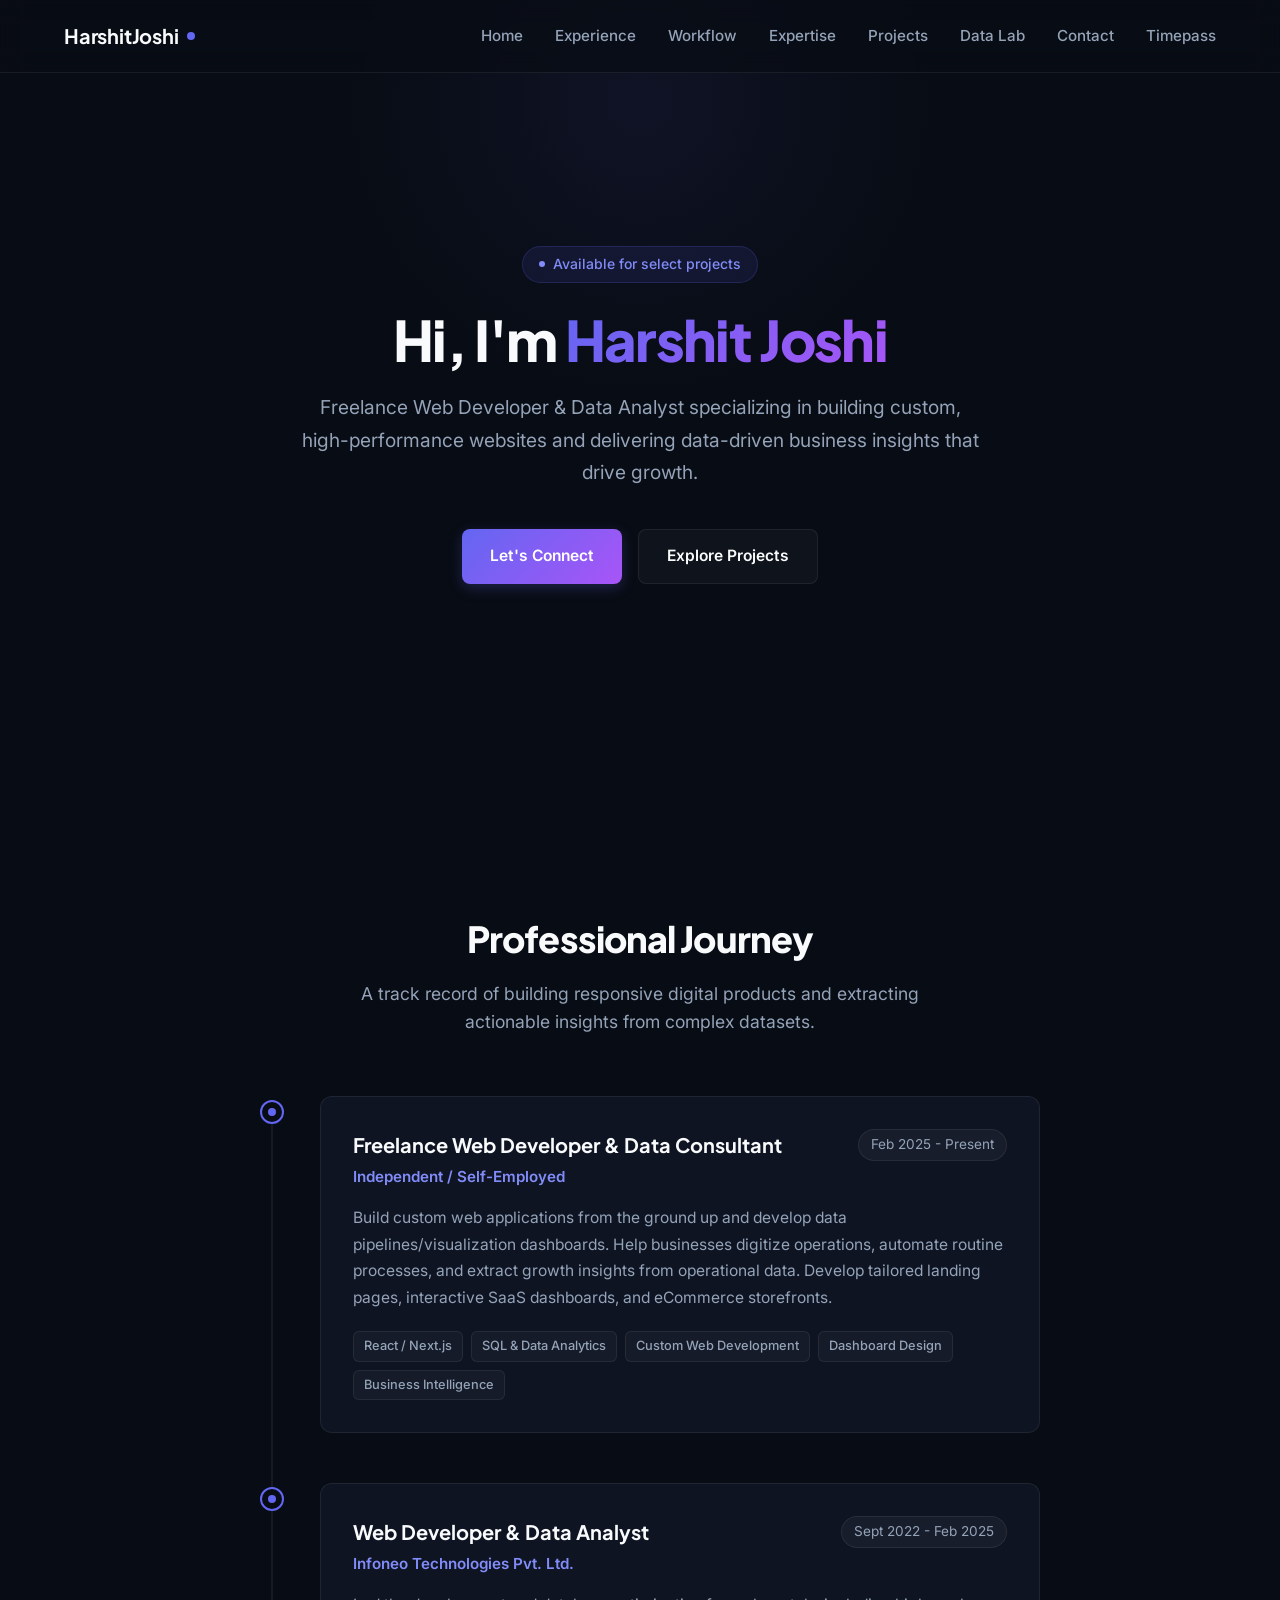
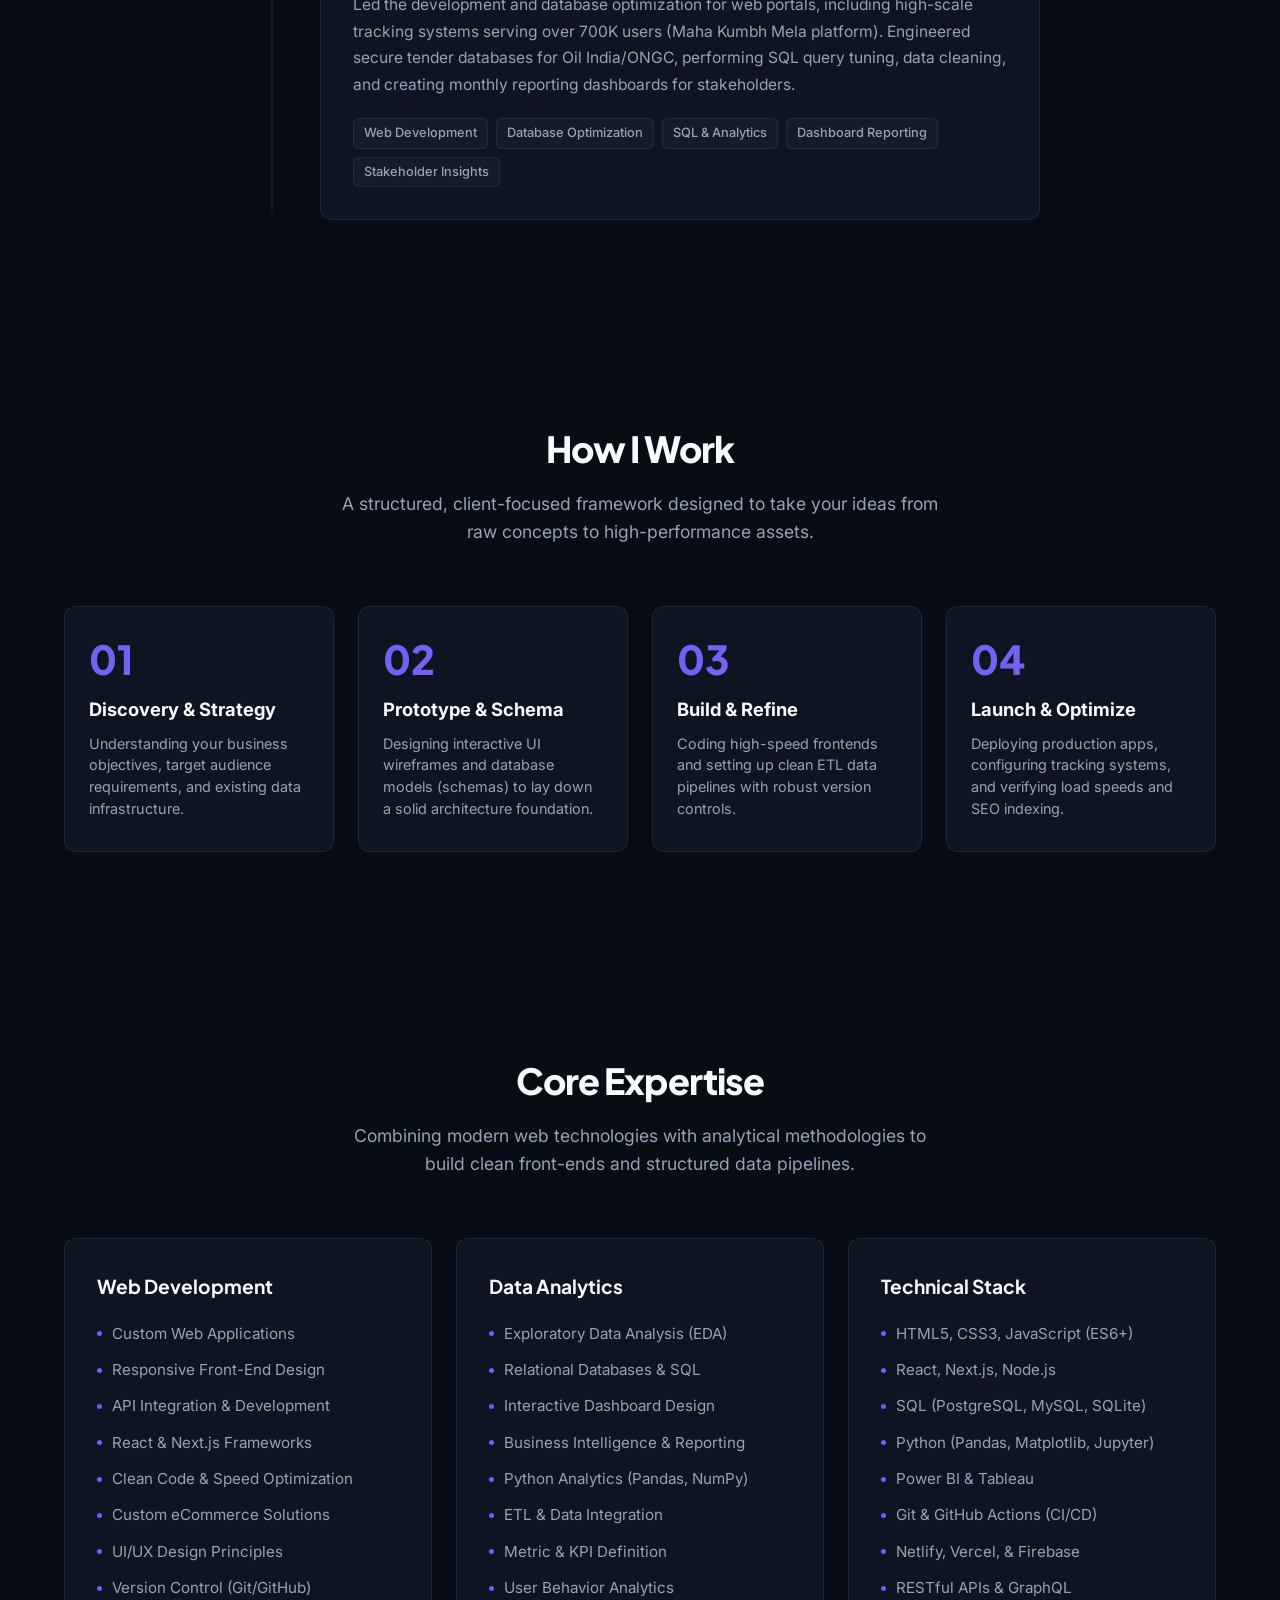
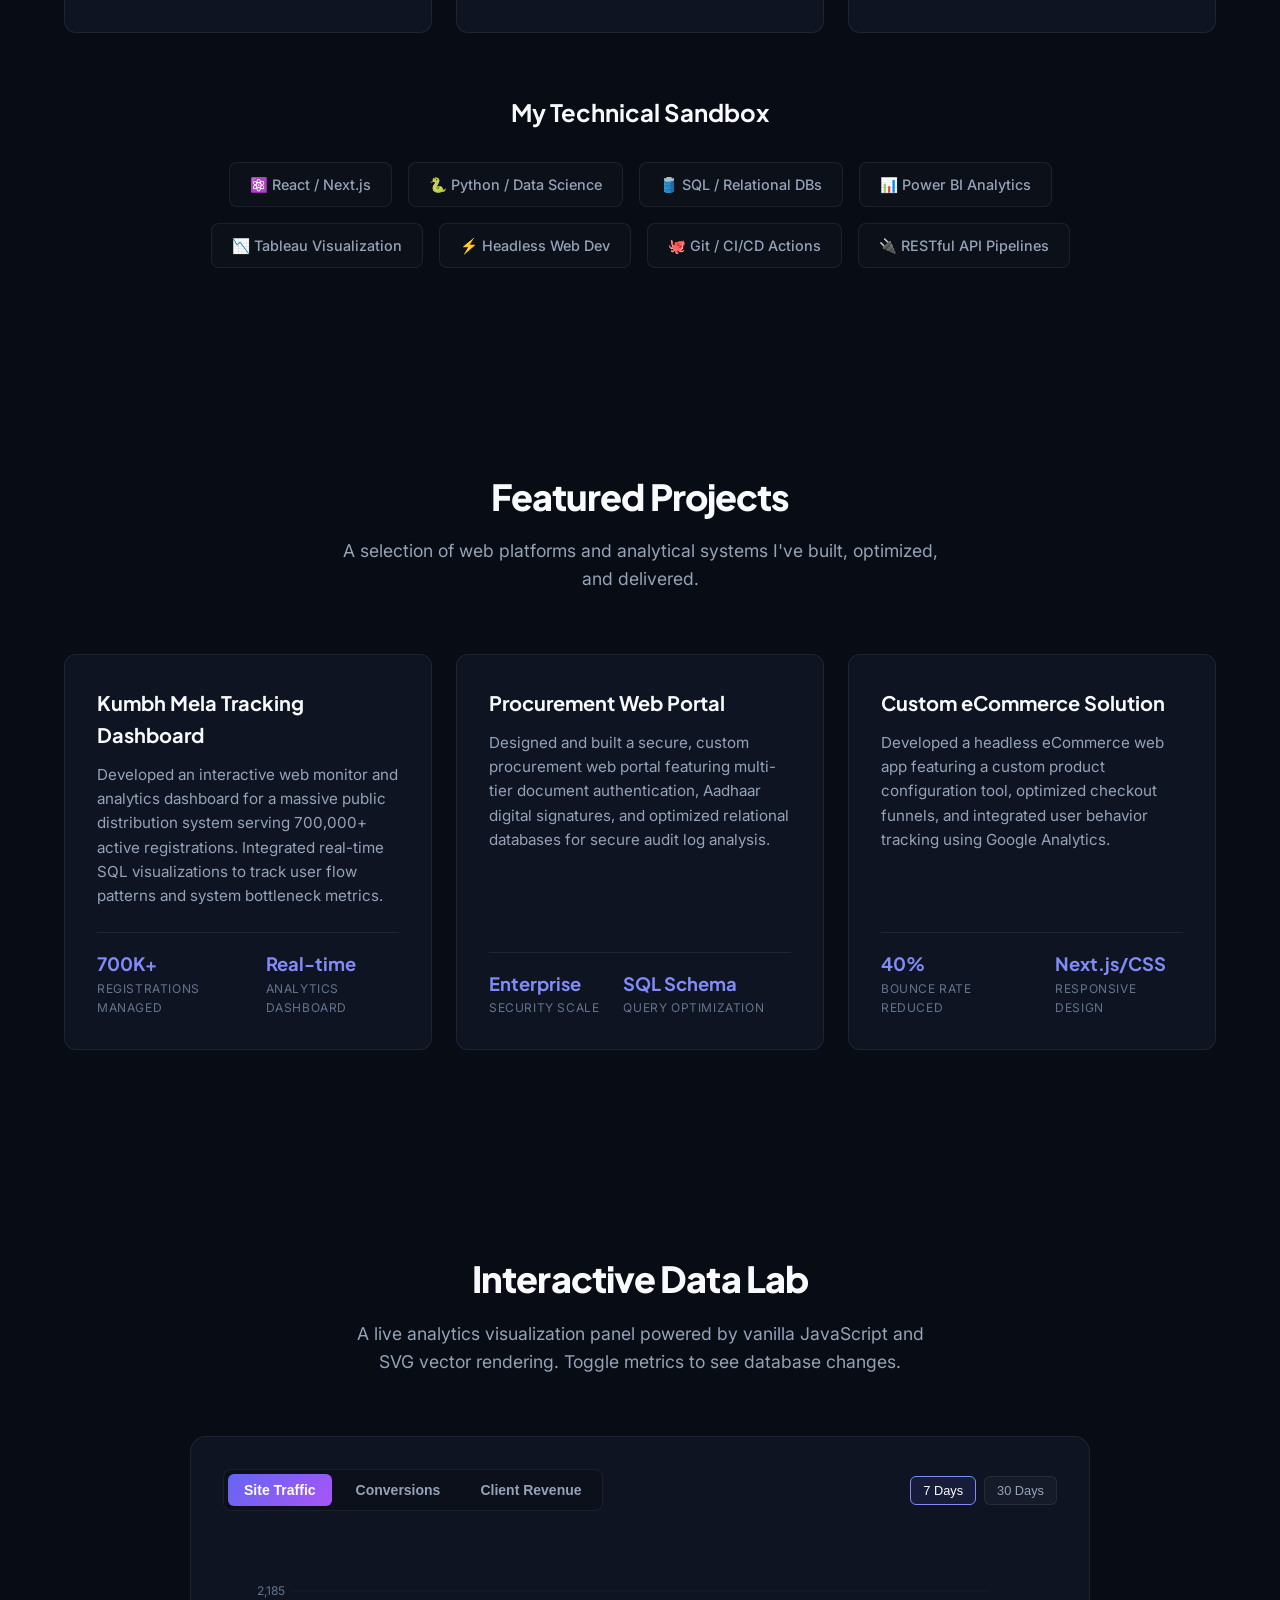
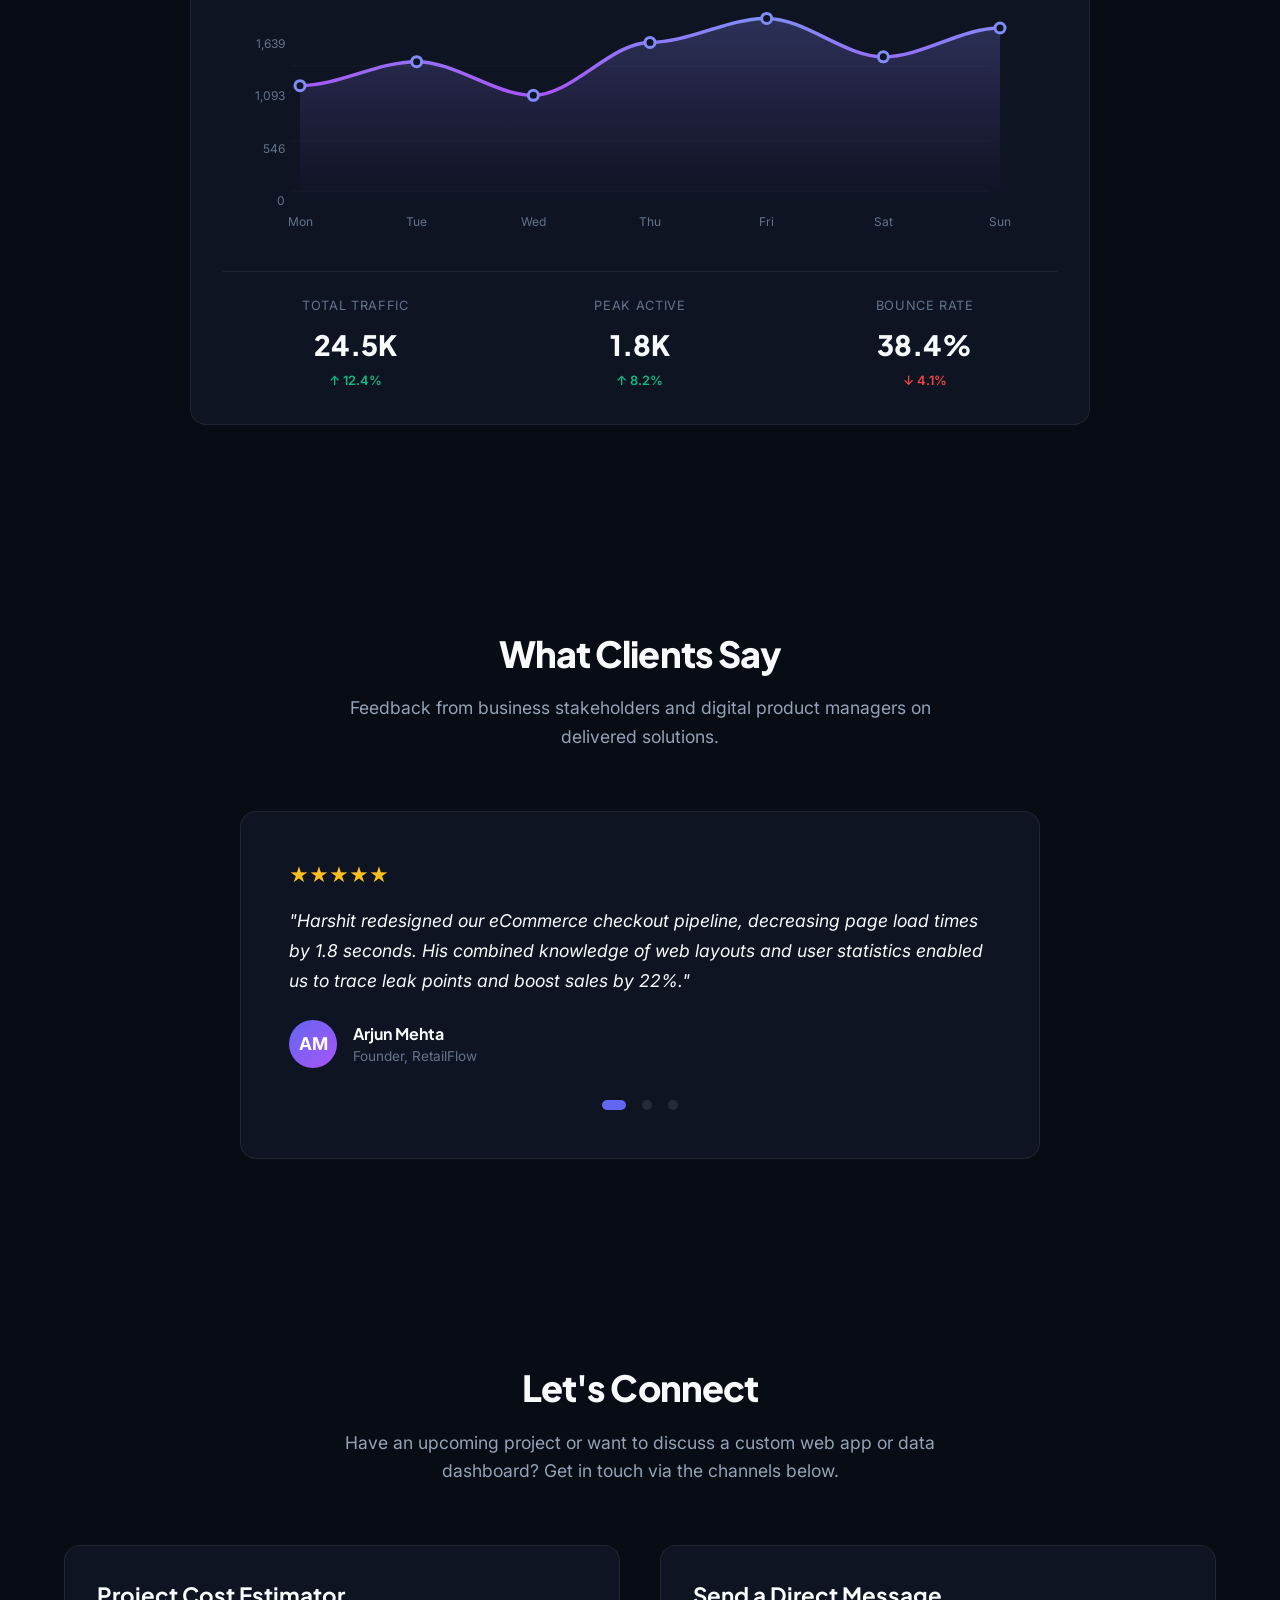
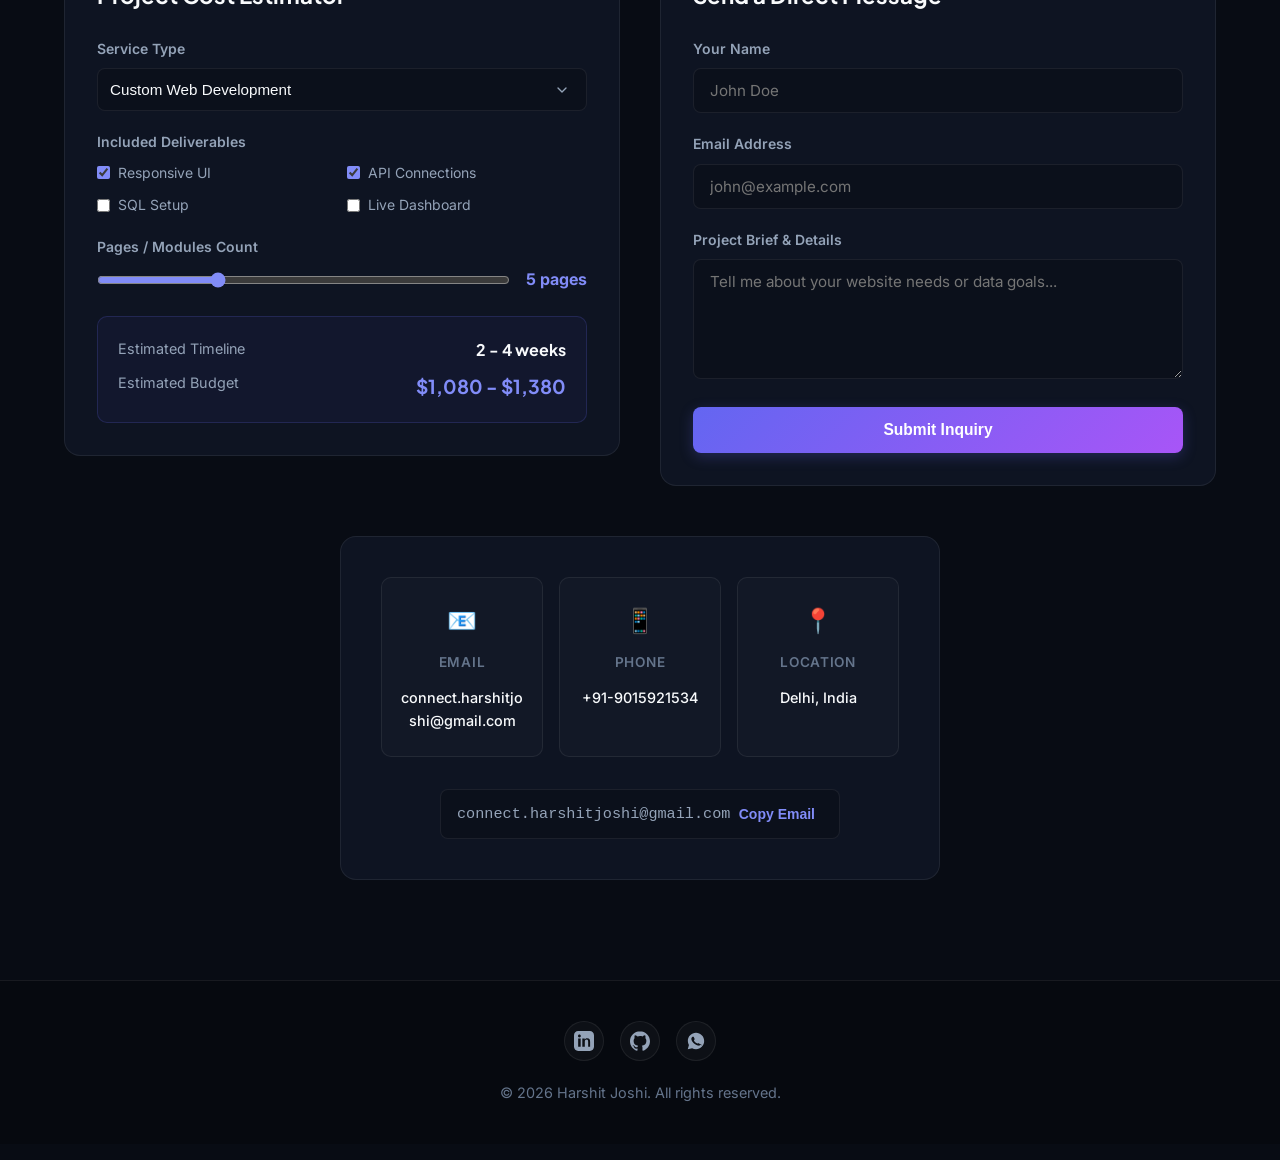
==== index.html @ 22cdd253 "Add files via upload" ====
<!DOCTYPE html>
<html lang="en">
<head>
    <meta charset="UTF-8">
    <meta name="viewport" content="width=device-width, initial-scale=1.0">
    <title>Harshit Joshi | Freelance Web Developer & Data Analyst</title>
    
    <!-- Google Fonts -->
    <link rel="preconnect" href="https://fonts.googleapis.com">
    <link rel="preconnect" href="https://fonts.gstatic.com" crossorigin>
    <link href="https://fonts.googleapis.com/css2?family=Inter:wght@300;400;500;600;700&family=Plus+Jakarta+Sans:wght@500;600;700;800&display=swap" rel="stylesheet">
    
    <link rel="stylesheet" href="styles.css">
</head>
<body>
    <nav>
        <div class="container nav-content">
            <a href="#home" class="logo">
                HarshitJoshi
                <div class="logo-dot"></div>
            </a>
            <button class="nav-toggle" id="navToggle" aria-label="Toggle Navigation Menu">
                <span></span>
                <span></span>
                <span></span>
            </button>
            <ul class="nav-links" id="navLinks">
                <li><a href="#home">Home</a></li>
                <li><a href="#experience">Experience</a></li>
                <li><a href="#workflow">Workflow</a></li>
                <li><a href="#skills">Expertise</a></li>
                <li><a href="#projects">Projects</a></li>
                <li><a href="#datalab">Data Lab</a></li>
                <li><a href="#contact">Contact</a></li>
                <li><a href="timepass.html" target="_blank">Timepass</a></li>
            </ul>
        </div>
    </nav>
 
    <section id="home" class="hero">
        <div class="glow-sphere"></div>
        <div class="container hero-content">
            <div class="hero-badge">
                <div class="hero-badge-dot"></div>
                Available for select projects
            </div>
            <h1>Hi, I'm <span>Harshit Joshi</span></h1>
            <p>Freelance Web Developer & Data Analyst specializing in building custom, high-performance websites and delivering data-driven business insights that drive growth.</p>
            <div class="hero-actions">
                <a href="#contact" class="btn btn-primary">Let's Connect</a>
                <a href="#projects" class="btn btn-secondary">Explore Projects</a>
            </div>
        </div>
    </section>
 
    <section id="experience">
        <div class="container">
            <div class="section-header reveal">
                <h2>Professional Journey</h2>
                <p>A track record of building responsive digital products and extracting actionable insights from complex datasets.</p>
            </div>
            <div class="timeline">
                <div class="timeline-item reveal">
                    <div class="timeline-marker"></div>
                    <div class="timeline-content">
                        <div class="timeline-header">
                            <div class="timeline-title">
                                <h3>Freelance Web Developer & Data Consultant</h3>
                                <div class="timeline-company">Independent / Self-Employed</div>
                            </div>
                            <span class="timeline-date">Feb 2025 - Present</span>
                        </div>
                        <p class="timeline-body">
                            Build custom web applications from the ground up and develop data pipelines/visualization dashboards. Help businesses digitize operations, automate routine processes, and extract growth insights from operational data. Develop tailored landing pages, interactive SaaS dashboards, and eCommerce storefronts.
                        </p>
                        <div class="tags">
                            <span class="tag">React / Next.js</span>
                            <span class="tag">SQL & Data Analytics</span>
                            <span class="tag">Custom Web Development</span>
                            <span class="tag">Dashboard Design</span>
                            <span class="tag">Business Intelligence</span>
                        </div>
                    </div>
                </div>
 
                <div class="timeline-item reveal">
                    <div class="timeline-marker"></div>
                    <div class="timeline-content">
                        <div class="timeline-header">
                            <div class="timeline-title">
                                <h3>Web Developer & Data Analyst</h3>
                                <div class="timeline-company">Infoneo Technologies Pvt. Ltd.</div>
                            </div>
                            <span class="timeline-date">Sept 2022 - Feb 2025</span>
                        </div>
                        <p class="timeline-body">
                            Led the development and database optimization for web portals, including high-scale tracking systems serving over 700K users (Maha Kumbh Mela platform). Engineered secure tender databases for Oil India/ONGC, performing SQL query tuning, data cleaning, and creating monthly reporting dashboards for stakeholders.
                        </p>
                        <div class="tags">
                            <span class="tag">Web Development</span>
                            <span class="tag">Database Optimization</span>
                            <span class="tag">SQL & Analytics</span>
                            <span class="tag">Dashboard Reporting</span>
                            <span class="tag">Stakeholder Insights</span>
                        </div>
                    </div>
                </div>
            </div>
        </div>
    </section>
 
    <section id="workflow" class="reveal">
        <div class="container">
            <div class="section-header">
                <h2>How I Work</h2>
                <p>A structured, client-focused framework designed to take your ideas from raw concepts to high-performance assets.</p>
            </div>
            <div class="workflow-grid">
                <div class="workflow-card">
                    <div class="workflow-number">01</div>
                    <h3>Discovery & Strategy</h3>
                    <p>Understanding your business objectives, target audience requirements, and existing data infrastructure.</p>
                </div>
                <div class="workflow-card">
                    <div class="workflow-number">02</div>
                    <h3>Prototype & Schema</h3>
                    <p>Designing interactive UI wireframes and database models (schemas) to lay down a solid architecture foundation.</p>
                </div>
                <div class="workflow-card">
                    <div class="workflow-number">03</div>
                    <h3>Build & Refine</h3>
                    <p>Coding high-speed frontends and setting up clean ETL data pipelines with robust version controls.</p>
                </div>
                <div class="workflow-card">
                    <div class="workflow-number">04</div>
                    <h3>Launch & Optimize</h3>
                    <p>Deploying production apps, configuring tracking systems, and verifying load speeds and SEO indexing.</p>
                </div>
            </div>
        </div>
    </section>
 
    <section id="skills">
        <div class="container">
            <div class="section-header reveal">
                <h2>Core Expertise</h2>
                <p>Combining modern web technologies with analytical methodologies to build clean front-ends and structured data pipelines.</p>
            </div>
            <div class="skills-grid">
                <div class="skill-card reveal">
                    <h3>Web Development</h3>
                    <ul class="skill-list">
                        <li>Custom Web Applications</li>
                        <li>Responsive Front-End Design</li>
                        <li>API Integration & Development</li>
                        <li>React & Next.js Frameworks</li>
                        <li>Clean Code & Speed Optimization</li>
                        <li>Custom eCommerce Solutions</li>
                        <li>UI/UX Design Principles</li>
                        <li>Version Control (Git/GitHub)</li>
                    </ul>
                </div>
 
                <div class="skill-card reveal">
                    <h3>Data Analytics</h3>
                    <ul class="skill-list">
                        <li>Exploratory Data Analysis (EDA)</li>
                        <li>Relational Databases & SQL</li>
                        <li>Interactive Dashboard Design</li>
                        <li>Business Intelligence & Reporting</li>
                        <li>Python Analytics (Pandas, NumPy)</li>
                        <li>ETL & Data Integration</li>
                        <li>Metric & KPI Definition</li>
                        <li>User Behavior Analytics</li>
                    </ul>
                </div>
 
                <div class="skill-card reveal">
                    <h3>Technical Stack</h3>
                    <ul class="skill-list">
                        <li>HTML5, CSS3, JavaScript (ES6+)</li>
                        <li>React, Next.js, Node.js</li>
                        <li>SQL (PostgreSQL, MySQL, SQLite)</li>
                        <li>Python (Pandas, Matplotlib, Jupyter)</li>
                        <li>Power BI & Tableau</li>
                        <li>Git & GitHub Actions (CI/CD)</li>
                        <li>Netlify, Vercel, & Firebase</li>
                        <li>RESTful APIs & GraphQL</li>
                    </ul>
                </div>
            </div>
            <!-- Tech Showcase -->
            <div class="tech-section reveal">
                <h3>My Technical Sandbox</h3>
                <div class="tech-grid">
                    <div class="tech-badge tech-react">⚛️ React / Next.js</div>
                    <div class="tech-badge tech-python">🐍 Python / Data Science</div>
                    <div class="tech-badge tech-sql">🛢️ SQL / Relational DBs</div>
                    <div class="tech-badge tech-powerbi">📊 Power BI Analytics</div>
                    <div class="tech-badge tech-tableau">📉 Tableau Visualization</div>
                    <div class="tech-badge tech-nextjs">⚡ Headless Web Dev</div>
                    <div class="tech-badge tech-git">🐙 Git / CI/CD Actions</div>
                    <div class="tech-badge tech-api">🔌 RESTful API Pipelines</div>
                </div>
            </div>
        </div>
    </section>
 
    <section id="projects">
        <div class="container">
            <div class="section-header reveal">
                <h2>Featured Projects</h2>
                <p>A selection of web platforms and analytical systems I've built, optimized, and delivered.</p>
            </div>
            <div class="projects-grid">
                <div class="project-card reveal">
                    <h3>Kumbh Mela Tracking Dashboard</h3>
                    <p>Developed an interactive web monitor and analytics dashboard for a massive public distribution system serving 700,000+ active registrations. Integrated real-time SQL visualizations to track user flow patterns and system bottleneck metrics.</p>
                    <div class="project-stats">
                        <div class="stat-item">
                            <span class="stat-value">700K+</span>
                            <span class="stat-label">Registrations Managed</span>
                        </div>
                        <div class="stat-item">
                            <span class="stat-value">Real-time</span>
                            <span class="stat-label">Analytics Dashboard</span>
                        </div>
                    </div>
                </div>
 
                <div class="project-card reveal">
                    <h3>Procurement Web Portal</h3>
                    <p>Designed and built a secure, custom procurement web portal featuring multi-tier document authentication, Aadhaar digital signatures, and optimized relational databases for secure audit log analysis.</p>
                    <div class="project-stats">
                        <div class="stat-item">
                            <span class="stat-value">Enterprise</span>
                            <span class="stat-label">Security Scale</span>
                        </div>
                        <div class="stat-item">
                            <span class="stat-value">SQL Schema</span>
                            <span class="stat-label">Query Optimization</span>
                        </div>
                    </div>
                </div>
 
                <div class="project-card reveal">
                    <h3>Custom eCommerce Solution</h3>
                    <p>Developed a headless eCommerce web app featuring a custom product configuration tool, optimized checkout funnels, and integrated user behavior tracking using Google Analytics.</p>
                    <div class="project-stats">
                        <div class="stat-item">
                            <span class="stat-value">40%</span>
                            <span class="stat-label">Bounce Rate Reduced</span>
                        </div>
                        <div class="stat-item">
                            <span class="stat-value">Next.js/CSS</span>
                            <span class="stat-label">Responsive Design</span>
                        </div>
                    </div>
                </div>
            </div>
        </div>
    </section>
 
    <section id="datalab" class="reveal">
        <div class="container">
            <div class="section-header">
                <h2>Interactive Data Lab</h2>
                <p>A live analytics visualization panel powered by vanilla JavaScript and SVG vector rendering. Toggle metrics to see database changes.</p>
            </div>
            <div class="dashboard-container">
                <div class="dashboard-controls">
                    <div class="dashboard-tabs">
                        <button class="dashboard-tab active" onclick="switchMetric('traffic')">Site Traffic</button>
                        <button class="dashboard-tab" onclick="switchMetric('conversions')">Conversions</button>
                        <button class="dashboard-tab" onclick="switchMetric('revenue')">Client Revenue</button>
                    </div>
                    <div class="dashboard-filters">
                        <button class="dashboard-filter active" onclick="filterPeriod(7)">7 Days</button>
                        <button class="dashboard-filter" onclick="filterPeriod(30)">30 Days</button>
                    </div>
                </div>
 
                <div class="dashboard-chart-box">
                    <div class="chart-tooltip" id="chartTooltip"></div>
                    <svg class="chart-svg" id="chartSvg" viewBox="0 0 800 300">
                        <defs>
                            <linearGradient id="chart-gradient" x1="0" y1="0" x2="0" y2="1">
                                <stop offset="0%" stop-color="#818cf8"></stop>
                                <stop offset="100%" stop-color="#a855f7"></stop>
                            </linearGradient>
                            <linearGradient id="area-gradient" x1="0" y1="0" x2="0" y2="1">
                                <stop offset="0%" stop-color="#818cf8" stop-opacity="0.25"></stop>
                                <stop offset="100%" stop-color="#a855f7" stop-opacity="0.0"></stop>
                            </linearGradient>
                        </defs>
                        <!-- Grid lines -->
                        <line x1="50" y1="50" x2="750" y2="50" class="chart-grid-line"></line>
                        <line x1="50" y1="125" x2="750" y2="125" class="chart-grid-line"></line>
                        <line x1="50" y1="200" x2="750" y2="200" class="chart-grid-line"></line>
                        <line x1="50" y1="250" x2="750" y2="250" class="chart-grid-line"></line>
                        
                        <!-- Chart Area and Line will be rendered dynamically -->
                        <path id="chartArea" class="chart-area" d=""></path>
                        <path id="chartLine" class="chart-line" d=""></path>
                        
                        <!-- Interactive point group -->
                        <g id="chartPoints"></g>
                        
                        <!-- Axis labels -->
                        <g id="chartLabelsY" class="chart-labels-y"></g>
                        <g id="chartLabelsX" class="chart-labels-x"></g>
                    </svg>
                </div>
 
                <div class="dashboard-kpis">
                    <div class="kpi-card">
                        <div class="kpi-title" id="kpiTitle1">Total Traffic</div>
                        <div class="kpi-value" id="kpiVal1">24.5K</div>
                        <div class="kpi-change up" id="kpiChange1">↑ 12.4%</div>
                    </div>
                    <div class="kpi-card">
                        <div class="kpi-title" id="kpiTitle2">Peak Active</div>
                        <div class="kpi-value" id="kpiVal2">1.8K</div>
                        <div class="kpi-change up" id="kpiChange2">↑ 8.2%</div>
                    </div>
                    <div class="kpi-card">
                        <div class="kpi-title" id="kpiTitle3">Bounce Rate</div>
                        <div class="kpi-value" id="kpiVal3">38.4%</div>
                        <div class="kpi-change down" id="kpiChange3">↓ 4.1%</div>
                    </div>
                </div>
            </div>
        </div>
    </section>
 
    <section id="testimonials" class="reveal">
        <div class="container">
            <div class="section-header">
                <h2>What Clients Say</h2>
                <p>Feedback from business stakeholders and digital product managers on delivered solutions.</p>
            </div>
            <div class="testimonials-slider">
                <div class="testimonial-container">
                    <div class="testimonial-card active">
                        <div class="testimonial-stars">★★★★★</div>
                        <p class="testimonial-text">"Harshit redesigned our eCommerce checkout pipeline, decreasing page load times by 1.8 seconds. His combined knowledge of web layouts and user statistics enabled us to trace leak points and boost sales by 22%."</p>
                        <div class="testimonial-author">
                            <div class="author-avatar">AM</div>
                            <div class="author-info">
                                <h4>Arjun Mehta</h4>
                                <p>Founder, RetailFlow</p>
                            </div>
                        </div>
                    </div>
                    <div class="testimonial-card">
                        <div class="testimonial-stars">★★★★★</div>
                        <p class="testimonial-text">"Harshit's ability to build custom tracking dashboards and translate complex SQL log datasets into clear interactive reports was a game-changer for our Kumbh Mela monitor dashboard. Excellent turnaround time."</p>
                        <div class="testimonial-author">
                            <div class="author-avatar">SK</div>
                            <div class="author-info">
                                <h4>Sanjay Kumar</h4>
                                <p>Director, State IT Cell</p>
                            </div>
                        </div>
                    </div>
                    <div class="testimonial-card">
                        <div class="testimonial-stars">★★★★★</div>
                        <p class="testimonial-text">"Outstanding combination of software engineering and analytics. Optimized our relational databases for secure procurement processing, accelerating report queries by 4x."</p>
                        <div class="testimonial-author">
                            <div class="author-avatar">PL</div>
                            <div class="author-info">
                                <h4>Priya Lal</h4>
                                <p>Lead Consultant, ONGC systems</p>
                            </div>
                        </div>
                    </div>
                </div>
                <div class="testimonial-nav">
                    <div class="nav-dot active" onclick="currentTestimonial(0)"></div>
                    <div class="nav-dot" onclick="currentTestimonial(1)"></div>
                    <div class="nav-dot" onclick="currentTestimonial(2)"></div>
                </div>
            </div>
        </div>
    </section>
 
    <section id="contact">
        <div class="container">
            <div class="section-header reveal">
                <h2>Let's Connect</h2>
                <p>Have an upcoming project or want to discuss a custom web app or data dashboard? Get in touch via the channels below.</p>
            </div>
            
            <div class="contact-layout reveal">
                <!-- Estimator Container -->
                <div class="estimator-container">
                    <h3>Project Cost Estimator</h3>
                    <div class="estimator-group">
                        <label class="estimator-label" for="projectType">Service Type</label>
                        <select class="estimator-select" id="projectType" onchange="calculateQuote()">
                            <option value="webdev">Custom Web Development</option>
                            <option value="data">Data Analysis & Pipelines</option>
                            <option value="both">Hybrid (Web App + Analytics)</option>
                        </select>
                    </div>
                    <div class="estimator-group">
                        <span class="estimator-label">Included Deliverables</span>
                        <div class="checkbox-group">
                            <label class="checkbox-label"><input type="checkbox" id="deliv1" checked onchange="calculateQuote()"> Responsive UI</label>
                            <label class="checkbox-label"><input type="checkbox" id="deliv2" checked onchange="calculateQuote()"> API Connections</label>
                            <label class="checkbox-label"><input type="checkbox" id="deliv3" onchange="calculateQuote()"> SQL Setup</label>
                            <label class="checkbox-label"><input type="checkbox" id="deliv4" onchange="calculateQuote()"> Live Dashboard</label>
                        </div>
                    </div>
                    <div class="estimator-group">
                        <label class="estimator-label" for="projectPages">Pages / Modules Count</label>
                        <div class="slider-container">
                            <input type="range" class="estimator-slider" id="projectPages" min="1" max="15" value="5" oninput="updateSliderVal(this.value)">
                            <span class="slider-val" id="sliderVal">5 pages</span>
                        </div>
                    </div>
                    
                    <div class="estimator-result">
                        <div class="result-row">
                            <span class="result-label">Estimated Timeline</span>
                            <span class="result-value" id="resultTimeline">2 - 3 weeks</span>
                        </div>
                        <div class="result-row">
                            <span class="result-label">Estimated Budget</span>
                            <span class="result-value cost" id="resultCost">$1,200 - $1,800</span>
                        </div>
                    </div>
                </div>
 
                <!-- Glassmorphic Form Container -->
                <div class="contact-form-container">
                    <h3>Send a Direct Message</h3>
                    <form id="contactForm" onsubmit="handleFormSubmit(event)">
                        <!-- Web3Forms Access Key (Get a free key at web3forms.com) -->
                        <input type="hidden" name="access_key" value="a6297cc5-c8c6-48ec-9fff-cfcd51a16916">
                        <input type="hidden" name="subject" value="New Portfolio Cost Inquiry">
                        <input type="hidden" name="from_name" value="Portfolio Visitor">

                        <div class="form-group">
                            <label class="form-label" for="formName">Your Name</label>
                            <input type="text" name="name" class="form-input" id="formName" required placeholder="John Doe">
                        </div>
                        <div class="form-group">
                            <label class="form-label" for="formEmail">Email Address</label>
                            <input type="email" name="email" class="form-input" id="formEmail" required placeholder="john@example.com">
                        </div>
                        <div class="form-group">
                            <label class="form-label" for="formMsg">Project Brief & Details</label>
                            <textarea name="message" class="form-textarea" id="formMsg" required placeholder="Tell me about your website needs or data goals..."></textarea>
                        </div>
                        <button type="submit" class="btn btn-primary" style="width: 100%;">Submit Inquiry</button>
                    </form>
                </div>
            </div>
 
            <div class="contact-container reveal" style="margin-top: 50px;">
                <div class="contact-methods">
                    <a href="mailto:connect.harshitjoshi@gmail.com" class="contact-card">
                        <div class="contact-icon">📧</div>
                        <h4>Email</h4>
                        <p>connect.harshitjoshi@gmail.com</p>
                    </a>
                    <a href="tel:+919015921534" class="contact-card">
                        <div class="contact-icon">📱</div>
                        <h4>Phone</h4>
                        <p>+91-9015921534</p>
                    </a>
                    <div class="contact-card">
                        <div class="contact-icon">📍</div>
                        <h4>Location</h4>
                        <p>Delhi, India</p>
                    </div>
                </div>
 
                <div class="copy-email-box">
                    <span class="copy-email-text" id="emailText">connect.harshitjoshi@gmail.com</span>
                    <button class="copy-btn" id="copyBtn" onclick="copyEmail()">Copy Email</button>
                </div>
            </div>
        </div>
    </section>

    <footer>
        <div class="container footer-content">
            <div class="social-links">
                <!-- LinkedIn -->
                <a href="https://www.linkedin.com/in/harshit-joshi-140aa0217/" target="_blank" class="social-btn" aria-label="LinkedIn">
                    <svg width="20" height="20" viewBox="0 0 24 24" fill="currentColor">
                        <path d="M19 0h-14c-2.761 0-5 2.239-5 5v14c0 2.761 2.239 5 5 5h14c2.762 0 5-2.239 5-5v-14c0-2.761-2.238-5-5-5zm-11 19h-3v-10h3v10zm-1.5-11.268c-.966 0-1.75-.79-1.75-1.764s.784-1.764 1.75-1.764 1.75.79 1.75 1.764-.783 1.764-1.75 1.764zm13.5 11.268h-3v-5.604c0-1.337-.027-3.063-1.868-3.063-1.868 0-2.154 1.46-2.154 2.969v5.698h-3v-10h2.881v1.367h.041c.401-.76 1.379-1.562 2.837-1.562 3.036 0 3.6 2.007 3.6 4.618v5.577z"/>
                    </svg>
                </a>
                <!-- GitHub -->
                <a href="https://github.com/connectharshitjoshi" target="_blank" class="social-btn" aria-label="GitHub">
                    <svg width="20" height="20" viewBox="0 0 24 24" fill="currentColor">
                        <path d="M12 .297c-6.63 0-12 5.373-12 12 0 5.303 3.438 9.8 8.205 11.385.6.113.82-.258.82-.577 0-.285-.01-1.04-.015-2.04-3.338.724-4.042-1.61-4.042-1.61-.546-1.387-1.333-1.757-1.333-1.757-1.089-.745.084-.729.084-.729 1.205.084 1.84 1.237 1.84 1.237 1.07 1.835 2.809 1.304 3.495.997.108-.776.418-1.305.762-1.604-2.665-.305-5.466-1.334-5.466-5.931 0-1.31.469-2.381 1.236-3.221-.135-.303-.54-1.524.105-3.176 0 0 1.005-.322 3.3 1.23a11.48 11.48 0 0 1 3.003-.404c1.02.005 2.045.138 3.003.404 2.28-1.552 3.285-1.23 3.285-1.23.645 1.653.24 2.874.12 3.176.765.84 1.23 1.911 1.23 3.221 0 4.61-2.805 5.625-5.475 5.921.429.372.81 1.102.81 2.222 0 1.606-.015 2.896-.015 3.286 0 .315.21.69.825.57 4.765-1.585 8.2-6.082 8.2-11.385 0-6.627-5.373-12-12-12"/>
                    </svg>
                </a>
                <!-- WhatsApp -->
                <a href="https://wa.me/919015921534" target="_blank" class="social-btn" aria-label="WhatsApp">
                    <svg width="20" height="20" viewBox="0 0 24 24" fill="currentColor">
                        <path d="M12.004 2.2c-5.41 0-9.8 4.39-9.8 9.8 0 1.73.45 3.41 1.31 4.89l-1.39 5.09 5.21-1.37a9.75 9.75 0 0 0 4.67 1.19h.01c5.41 0 9.8-4.39 9.8-9.8s-4.39-9.8-9.81-9.8zm5.74 13.95c-.24.67-1.37 1.27-1.9 1.35-.49.08-1.11.11-1.79-.11-.41-.13-.94-.31-1.62-.6-2.85-1.24-4.71-4.12-4.85-4.31-.14-.19-1.16-1.55-1.16-2.96 0-1.4.74-2.1 1-2.37.26-.29.56-.37.75-.37.19 0 .38 0 .55.01.18.01.41-.07.65.5.25.61.85 2.07.92 2.21.07.14.11.3.02.48-.09.19-.14.31-.27.47-.14.17-.29.38-.41.51-.14.14-.28.29-.11.57.17.28.74 1.22 1.59 1.98 1.1 1 2.01 1.28 2.3 1.41.29.14.46.11.63-.07.17-.19.77-.9 1-.1.21.31.41.26.69.15.28.11 1.78.84 2.09.99.31.15.52.23.6.36.08.14.08.76-.16 1.42z"/>
                    </svg>
                </a>
            </div>
            <p class="footer-text">&copy; 2026 Harshit Joshi. All rights reserved.</p>
        </div>
    </footer>

    <script src="script.js"></script>
</body>
</html>
---- styles.css ----
:root {
    --bg-base: #080c14;
    --bg-surface: #0e1422;
    --bg-surface-elevated: #161e30;
    --primary: #6366f1;
    --primary-light: #818cf8;
    --primary-gradient: linear-gradient(135deg, #6366f1 0%, #a855f7 100%);
    --text-primary: #f8fafc;
    --text-secondary: #94a3b8;
    --text-muted: #64748b;
    --border: rgba(255, 255, 255, 0.07);
    --border-hover: rgba(99, 102, 241, 0.3);
    --font-sans: 'Inter', -apple-system, BlinkMacSystemFont, 'Segoe UI', Roboto, sans-serif;
    --font-heading: 'Plus Jakarta Sans', -apple-system, sans-serif;
    --transition: all 0.3s cubic-bezier(0.4, 0, 0.2, 1);
}

* {
    margin: 0;
    padding: 0;
    box-sizing: border-box;
}

html {
    scroll-behavior: smooth;
    scroll-padding-top: 80px;
}

body {
    font-family: var(--font-sans);
    background-color: var(--bg-base);
    color: var(--text-primary);
    line-height: 1.6;
    overflow-x: hidden;
    -webkit-font-smoothing: antialiased;
}

/* Scrollbar */
::-webkit-scrollbar {
    width: 8px;
}
::-webkit-scrollbar-track {
    background: var(--bg-base);
}
::-webkit-scrollbar-thumb {
    background: #1e293b;
    border-radius: 4px;
}
::-webkit-scrollbar-thumb:hover {
    background: #334155;
}

/* Layout & Utilities */
.container {
    max-width: 1200px;
    margin: 0 auto;
    padding: 0 24px;
}

section {
    padding: 100px 0;
}

.section-header {
    text-align: center;
    margin-bottom: 60px;
}

.section-header h2 {
    font-family: var(--font-heading);
    font-size: 2.25rem;
    font-weight: 800;
    letter-spacing: -0.025em;
    margin-bottom: 12px;
    color: var(--text-primary);
}

.section-header p {
    color: var(--text-secondary);
    font-size: 1.1rem;
    max-width: 600px;
    margin: 0 auto;
}

/* Subtle Glow Effects (Non-tacky atmospheric lights) */
.glow-sphere {
    position: absolute;
    width: 600px;
    height: 600px;
    background: radial-gradient(circle, rgba(99, 102, 241, 0.08) 0%, rgba(0, 0, 0, 0) 70%);
    top: -200px;
    left: 50%;
    transform: translateX(-50%);
    z-index: 0;
    pointer-events: none;
}

/* Navigation */
nav {
    position: fixed;
    top: 0;
    left: 0;
    width: 100%;
    background: rgba(8, 12, 20, 0.75);
    backdrop-filter: blur(12px);
    -webkit-backdrop-filter: blur(12px);
    z-index: 1000;
    border-bottom: 1px solid var(--border);
    transition: var(--transition);
}

.nav-content {
    display: flex;
    justify-content: space-between;
    align-items: center;
    height: 72px;
}

.logo {
    font-family: var(--font-heading);
    font-size: 1.25rem;
    font-weight: 700;
    color: var(--text-primary);
    text-decoration: none;
    letter-spacing: -0.01em;
    display: flex;
    align-items: center;
    gap: 8px;
}

.logo-dot {
    width: 8px;
    height: 8px;
    background-color: var(--primary);
    border-radius: 50%;
}

.nav-links {
    display: flex;
    gap: 32px;
    list-style: none;
}

.nav-links a {
    color: var(--text-secondary);
    text-decoration: none;
    font-size: 0.95rem;
    font-weight: 500;
    transition: var(--transition);
}

.nav-links a:hover {
    color: var(--text-primary);
}

/* Mobile Nav Toggle */
.nav-toggle {
    display: none;
    background: none;
    border: none;
    cursor: pointer;
    padding: 4px;
}

.nav-toggle span {
    display: block;
    width: 24px;
    height: 2px;
    background: var(--text-primary);
    margin: 5px 0;
    transition: var(--transition);
}

/* Hero Section */
.hero {
    position: relative;
    min-height: 90vh;
    display: flex;
    align-items: center;
    padding-top: 120px;
    text-align: center;
    overflow: hidden;
}

.hero-content {
    position: relative;
    z-index: 1;
    max-width: 800px;
    margin: 0 auto;
}

.hero-badge {
    display: inline-flex;
    align-items: center;
    gap: 8px;
    background: rgba(99, 102, 241, 0.1);
    border: 1px solid rgba(99, 102, 241, 0.2);
    color: var(--primary-light);
    padding: 6px 16px;
    border-radius: 9999px;
    font-size: 0.875rem;
    font-weight: 500;
    margin-bottom: 24px;
}

.hero-badge-dot {
    width: 6px;
    height: 6px;
    background-color: var(--primary-light);
    border-radius: 50%;
}

.hero-content h1 {
    font-family: var(--font-heading);
    font-size: 3.5rem;
    font-weight: 800;
    line-height: 1.15;
    letter-spacing: -0.03em;
    margin-bottom: 20px;
    color: var(--text-primary);
}

.hero-content h1 span {
    background: var(--primary-gradient);
    -webkit-background-clip: text;
    -webkit-text-fill-color: transparent;
    background-clip: text;
}

.hero-content p {
    font-size: 1.2rem;
    color: var(--text-secondary);
    margin-bottom: 40px;
    line-height: 1.7;
    max-width: 680px;
    margin-left: auto;
    margin-right: auto;
}

.hero-actions {
    display: flex;
    gap: 16px;
    justify-content: center;
}

/* Buttons */
.btn {
    display: inline-flex;
    align-items: center;
    justify-content: center;
    padding: 14px 28px;
    border-radius: 8px;
    font-size: 0.975rem;
    font-weight: 600;
    text-decoration: none;
    transition: var(--transition);
    cursor: pointer;
}

.btn-primary {
    background: var(--primary-gradient);
    color: #ffffff;
    border: none;
    box-shadow: 0 4px 14px rgba(99, 102, 241, 0.25);
}

.btn-primary:hover {
    transform: translateY(-2px);
    box-shadow: 0 6px 20px rgba(99, 102, 241, 0.35);
}

.btn-secondary {
    background: rgba(255, 255, 255, 0.03);
    color: var(--text-primary);
    border: 1px solid var(--border);
}

.btn-secondary:hover {
    background: rgba(255, 255, 255, 0.08);
    border-color: var(--text-secondary);
    transform: translateY(-2px);
}

/* Experience Section */
.timeline {
    position: relative;
    max-width: 800px;
    margin: 0 auto;
}

.timeline::before {
    content: '';
    position: absolute;
    left: 31px;
    top: 8px;
    bottom: 8px;
    width: 2px;
    background: rgba(255, 255, 255, 0.06);
}

.timeline-item {
    position: relative;
    padding-left: 80px;
    margin-bottom: 50px;
}

.timeline-item:last-child {
    margin-bottom: 0;
}

.timeline-marker {
    position: absolute;
    left: 20px;
    top: 4px;
    width: 24px;
    height: 24px;
    border-radius: 50%;
    background: var(--bg-base);
    border: 2px solid var(--primary);
    display: flex;
    align-items: center;
    justify-content: center;
    z-index: 1;
}

.timeline-marker::after {
    content: '';
    width: 8px;
    height: 8px;
    background: var(--primary);
    border-radius: 50%;
}

.timeline-content {
    background: var(--bg-surface);
    border: 1px solid var(--border);
    border-radius: 12px;
    padding: 32px;
    transition: var(--transition);
}

.timeline-content:hover {
    border-color: var(--border-hover);
    transform: translateY(-2px);
}

.timeline-header {
    display: flex;
    justify-content: space-between;
    align-items: flex-start;
    margin-bottom: 16px;
    flex-wrap: wrap;
    gap: 12px;
}

.timeline-title h3 {
    font-family: var(--font-heading);
    font-size: 1.25rem;
    font-weight: 700;
    color: var(--text-primary);
    margin-bottom: 4px;
}

.timeline-company {
    color: var(--primary-light);
    font-weight: 600;
    font-size: 0.95rem;
}

.timeline-date {
    font-size: 0.85rem;
    color: var(--text-secondary);
    background: rgba(255, 255, 255, 0.04);
    padding: 4px 12px;
    border-radius: 9999px;
    border: 1px solid var(--border);
}

.timeline-body {
    color: var(--text-secondary);
    font-size: 0.975rem;
    line-height: 1.7;
    margin-bottom: 20px;
}

.tags {
    display: flex;
    flex-wrap: wrap;
    gap: 8px;
}

.tag {
    font-size: 0.8rem;
    font-weight: 500;
    color: var(--text-secondary);
    background: rgba(255, 255, 255, 0.03);
    border: 1px solid var(--border);
    padding: 4px 10px;
    border-radius: 6px;
}

/* Skills Section */
.skills-grid {
    display: grid;
    grid-template-columns: repeat(3, 1fr);
    gap: 24px;
}

.skill-card {
    background: var(--bg-surface);
    border: 1px solid var(--border);
    border-radius: 12px;
    padding: 32px;
    transition: var(--transition);
}

.skill-card:hover {
    border-color: var(--border-hover);
    transform: translateY(-4px);
}

.skill-card h3 {
    font-family: var(--font-heading);
    font-size: 1.2rem;
    font-weight: 700;
    margin-bottom: 20px;
    color: var(--text-primary);
    display: flex;
    align-items: center;
    gap: 10px;
}

.skill-list {
    list-style: none;
    display: flex;
    flex-direction: column;
    gap: 12px;
}

.skill-list li {
    color: var(--text-secondary);
    font-size: 0.95rem;
    display: flex;
    align-items: center;
    gap: 10px;
}

.skill-list li::before {
    content: "";
    display: inline-block;
    width: 5px;
    height: 5px;
    background-color: var(--primary);
    border-radius: 50%;
}

/* Projects Section */
.projects-grid {
    display: grid;
    grid-template-columns: repeat(3, 1fr);
    gap: 24px;
}

.project-card {
    background: var(--bg-surface);
    border: 1px solid var(--border);
    border-radius: 12px;
    padding: 32px;
    display: flex;
    flex-direction: column;
    height: 100%;
    transition: var(--transition);
}

.project-card:hover {
    border-color: var(--border-hover);
    transform: translateY(-4px);
}

.project-card h3 {
    font-family: var(--font-heading);
    font-size: 1.25rem;
    font-weight: 700;
    color: var(--text-primary);
    margin-bottom: 12px;
}

.project-card p {
    color: var(--text-secondary);
    font-size: 0.95rem;
    line-height: 1.6;
    margin-bottom: 24px;
    flex-grow: 1;
}

.project-stats {
    display: flex;
    gap: 24px;
    border-top: 1px solid var(--border);
    padding-top: 16px;
}

.stat-item {
    display: flex;
    flex-direction: column;
}

.stat-value {
    font-family: var(--font-heading);
    font-size: 1.15rem;
    font-weight: 700;
    color: var(--primary-light);
}

.stat-label {
    font-size: 0.75rem;
    color: var(--text-muted);
    text-transform: uppercase;
    letter-spacing: 0.05em;
}

/* Contact Section */
.contact-container {
    max-width: 600px;
    margin: 0 auto;
    background: var(--bg-surface);
    border: 1px solid var(--border);
    border-radius: 16px;
    padding: 40px;
    text-align: center;
}

.contact-methods {
    display: grid;
    grid-template-columns: repeat(3, 1fr);
    gap: 16px;
    margin-bottom: 32px;
}

.contact-card {
    background: rgba(255, 255, 255, 0.02);
    border: 1px solid var(--border);
    border-radius: 10px;
    padding: 24px 16px;
    display: flex;
    flex-direction: column;
    align-items: center;
    gap: 12px;
    text-decoration: none;
    transition: var(--transition);
}

.contact-card:hover {
    background: rgba(255, 255, 255, 0.05);
    border-color: var(--border-hover);
    transform: translateY(-2px);
}

.contact-icon {
    font-size: 1.5rem;
}

.contact-card h4 {
    font-size: 0.85rem;
    font-weight: 600;
    color: var(--text-muted);
    text-transform: uppercase;
    letter-spacing: 0.05em;
}

.contact-card p {
    font-size: 0.9rem;
    font-weight: 500;
    color: var(--text-primary);
    word-break: break-all;
}

/* Action box inside contact */
.copy-email-box {
    display: flex;
    align-items: center;
    justify-content: space-between;
    background: rgba(0, 0, 0, 0.2);
    border: 1px solid var(--border);
    border-radius: 8px;
    padding: 12px 16px;
    max-width: 400px;
    margin: 0 auto;
}

.copy-email-text {
    font-family: monospace;
    font-size: 0.95rem;
    color: var(--text-secondary);
}

.copy-btn {
    background: none;
    border: none;
    color: var(--primary-light);
    font-size: 0.875rem;
    font-weight: 600;
    cursor: pointer;
    transition: var(--transition);
    padding: 4px 8px;
    border-radius: 4px;
}

.copy-btn:hover {
    color: #ffffff;
    background: rgba(99, 102, 241, 0.1);
}

/* Footer */
footer {
    border-top: 1px solid var(--border);
    padding: 40px 0;
    text-align: center;
    background: #06090f;
}

.footer-content {
    display: flex;
    flex-direction: column;
    align-items: center;
    gap: 20px;
}

.footer-text {
    color: var(--text-muted);
    font-size: 0.9rem;
}

.social-links {
    display: flex;
    gap: 16px;
}

.social-btn {
    width: 40px;
    height: 40px;
    border-radius: 50%;
    background: rgba(255, 255, 255, 0.03);
    border: 1px solid var(--border);
    display: flex;
    align-items: center;
    justify-content: center;
    color: var(--text-secondary);
    text-decoration: none;
    transition: var(--transition);
}

.social-btn:hover {
    background: var(--primary-gradient);
    color: #ffffff;
    border-color: transparent;
    transform: translateY(-2px);
}

/* Scroll Animations Utility */
.reveal {
    opacity: 0;
    transform: translateY(20px);
    transition: opacity 0.6s ease-out, transform 0.6s ease-out;
}

.reveal.active {
    opacity: 1;
    transform: translateY(0);
}

/* Responsive Design */
@media (max-width: 1024px) {
    .skills-grid, .projects-grid {
        grid-template-columns: repeat(2, 1fr);
    }
}

@media (max-width: 768px) {
    section {
        padding: 70px 0;
    }

    .nav-links {
        display: none;
        position: absolute;
        top: 72px;
        left: 0;
        width: 100%;
        background: var(--bg-surface);
        flex-direction: column;
        padding: 24px;
        gap: 16px;
        border-bottom: 1px solid var(--border);
    }

    .nav-links.active {
        display: flex;
    }

    .nav-toggle {
        display: block;
    }

    .nav-toggle.active span:nth-child(1) {
        transform: translateY(7px) rotate(45deg);
    }

    .nav-toggle.active span:nth-child(2) {
        opacity: 0;
    }

    .nav-toggle.active span:nth-child(3) {
        transform: translateY(-7px) rotate(-45deg);
    }

    .hero-content h1 {
        font-size: 2.5rem;
    }

    .skills-grid, .projects-grid {
        grid-template-columns: 1fr;
    }

    .timeline-item {
        padding-left: 48px;
    }

    .timeline::before {
        left: 11px;
    }

    .timeline-marker {
        left: 0;
    }

    .timeline-header {
        flex-direction: column;
        align-items: flex-start;
        gap: 6px;
    }

    .contact-methods {
        grid-template-columns: 1fr;
    }
}

/* Workflow Section */
.workflow-grid {
    display: grid;
    grid-template-columns: repeat(4, 1fr);
    gap: 24px;
    margin-top: 40px;
}

.workflow-card {
    background: var(--bg-surface);
    border: 1px solid var(--border);
    border-radius: 12px;
    padding: 32px 24px;
    position: relative;
    transition: var(--transition);
}

.workflow-card:hover {
    border-color: var(--border-hover);
    transform: translateY(-4px);
}

.workflow-number {
    font-family: var(--font-heading);
    font-size: 2.5rem;
    font-weight: 800;
    background: var(--primary-gradient);
    -webkit-background-clip: text;
    -webkit-text-fill-color: transparent;
    margin-bottom: 16px;
    line-height: 1;
}

.workflow-card h3 {
    font-size: 1.15rem;
    font-weight: 700;
    margin-bottom: 8px;
    color: var(--text-primary);
}

.workflow-card p {
    font-size: 0.9rem;
    color: var(--text-secondary);
    line-height: 1.5;
}

/* Tech Stack Grid & Badges */
.tech-section {
    margin-top: 60px;
    text-align: center;
}

.tech-section h3 {
    font-family: var(--font-heading);
    font-size: 1.5rem;
    margin-bottom: 30px;
    color: var(--text-primary);
}

.tech-grid {
    display: flex;
    flex-wrap: wrap;
    justify-content: center;
    gap: 16px;
    max-width: 900px;
    margin: 0 auto;
}

.tech-badge {
    display: flex;
    align-items: center;
    gap: 10px;
    background: rgba(255, 255, 255, 0.02);
    border: 1px solid var(--border);
    padding: 10px 20px;
    border-radius: 8px;
    font-size: 0.9rem;
    font-weight: 500;
    color: var(--text-secondary);
    transition: var(--transition);
    cursor: default;
}

.tech-badge:hover {
    color: var(--text-primary);
    transform: translateY(-2px);
    background: rgba(255, 255, 255, 0.05);
}

/* Custom glow effects for specific tech */
.tech-react:hover { border-color: #61dafb; box-shadow: 0 0 15px rgba(97, 218, 251, 0.2); }
.tech-nextjs:hover { border-color: #ffffff; box-shadow: 0 0 15px rgba(255, 255, 255, 0.15); }
.tech-python:hover { border-color: #3776ab; box-shadow: 0 0 15px rgba(55, 118, 171, 0.2); }
.tech-sql:hover { border-color: #0064a5; box-shadow: 0 0 15px rgba(0, 100, 165, 0.2); }
.tech-powerbi:hover { border-color: #f2c811; box-shadow: 0 0 15px rgba(242, 200, 17, 0.2); }
.tech-tableau:hover { border-color: #e97627; box-shadow: 0 0 15px rgba(233, 118, 39, 0.2); }
.tech-git:hover { border-color: #f05032; box-shadow: 0 0 15px rgba(240, 80, 50, 0.2); }
.tech-api:hover { border-color: #a855f7; box-shadow: 0 0 15px rgba(168, 85, 247, 0.2); }

/* Testimonials Section */
.testimonials-slider {
    max-width: 800px;
    margin: 0 auto;
    background: var(--bg-surface);
    border: 1px solid var(--border);
    border-radius: 16px;
    padding: 48px;
    position: relative;
    overflow: hidden;
}

.testimonial-container {
    position: relative;
    min-height: 180px;
}

.testimonial-card {
    display: none;
    animation: fadeEffect 0.5s ease-in-out;
}

.testimonial-card.active {
    display: block;
}

@keyframes fadeEffect {
    from { opacity: 0; transform: translateY(10px); }
    to { opacity: 1; transform: translateY(0); }
}

.testimonial-stars {
    color: #fbbf24;
    font-size: 1.2rem;
    margin-bottom: 16px;
}

.testimonial-text {
    font-size: 1.1rem;
    color: var(--text-primary);
    font-style: italic;
    line-height: 1.7;
    margin-bottom: 24px;
}

.testimonial-author {
    display: flex;
    align-items: center;
    gap: 16px;
}

.author-avatar {
    width: 48px;
    height: 48px;
    border-radius: 50%;
    background: var(--primary-gradient);
    display: flex;
    align-items: center;
    justify-content: center;
    font-weight: 700;
    color: #ffffff;
    font-size: 1.1rem;
}

.author-info h4 {
    font-family: var(--font-heading);
    font-size: 1rem;
    color: var(--text-primary);
}

.author-info p {
    font-size: 0.85rem;
    color: var(--text-muted);
}

.testimonial-nav {
    display: flex;
    justify-content: center;
    gap: 16px;
    margin-top: 32px;
}

.nav-dot {
    width: 10px;
    height: 10px;
    border-radius: 50%;
    background: rgba(255, 255, 255, 0.1);
    cursor: pointer;
    transition: var(--transition);
}

.nav-dot.active {
    background: var(--primary);
    width: 24px;
    border-radius: 5px;
}

/* Data Lab & Live Dashboard Demo */
.dashboard-container {
    background: var(--bg-surface);
    border: 1px solid var(--border);
    border-radius: 16px;
    padding: 32px;
    max-width: 900px;
    margin: 0 auto;
}

.dashboard-controls {
    display: flex;
    justify-content: space-between;
    align-items: center;
    margin-bottom: 30px;
    flex-wrap: wrap;
    gap: 16px;
}

.dashboard-tabs {
    display: flex;
    gap: 8px;
    background: rgba(0, 0, 0, 0.2);
    padding: 4px;
    border-radius: 8px;
    border: 1px solid var(--border);
}

.dashboard-tab {
    background: none;
    border: none;
    color: var(--text-secondary);
    padding: 8px 16px;
    border-radius: 6px;
    font-size: 0.875rem;
    font-weight: 600;
    cursor: pointer;
    transition: var(--transition);
}

.dashboard-tab.active {
    background: var(--primary-gradient);
    color: #ffffff;
}

.dashboard-filters {
    display: flex;
    gap: 8px;
}

.dashboard-filter {
    background: rgba(255, 255, 255, 0.03);
    border: 1px solid var(--border);
    color: var(--text-secondary);
    padding: 6px 12px;
    border-radius: 6px;
    font-size: 0.8rem;
    font-weight: 500;
    cursor: pointer;
    transition: var(--transition);
}

.dashboard-filter.active {
    background: rgba(99, 102, 241, 0.1);
    border-color: var(--primary-light);
    color: var(--text-primary);
}

.dashboard-chart-box {
    position: relative;
    height: 300px;
    width: 100%;
}

.chart-svg {
    width: 100%;
    height: 100%;
    overflow: visible;
}

.chart-grid-line {
    stroke: rgba(255, 255, 255, 0.03);
    stroke-width: 1;
}

.chart-line {
    fill: none;
    stroke: url(#chart-gradient);
    stroke-width: 3.5;
    stroke-linecap: round;
    stroke-linejoin: round;
    transition: stroke-dashoffset 0.5s ease-in-out;
}

.chart-area {
    fill: url(#area-gradient);
}

.chart-point {
    fill: var(--bg-surface);
    stroke: var(--primary-light);
    stroke-width: 3;
    r: 5;
    transition: r 0.2s ease-in-out;
    cursor: pointer;
}

.chart-point:hover {
    r: 8;
}

.chart-labels-x, .chart-labels-y {
    font-size: 0.75rem;
    fill: var(--text-muted);
}

.chart-tooltip {
    position: absolute;
    background: var(--bg-surface-elevated);
    border: 1px solid var(--primary-light);
    border-radius: 6px;
    padding: 8px 12px;
    font-size: 0.8rem;
    color: var(--text-primary);
    pointer-events: none;
    opacity: 0;
    transition: opacity 0.2s ease;
    box-shadow: 0 4px 12px rgba(0, 0, 0, 0.5);
    z-index: 10;
}

.dashboard-kpis {
    display: grid;
    grid-template-columns: repeat(3, 1fr);
    gap: 20px;
    margin-top: 30px;
    border-top: 1px solid var(--border);
    padding-top: 24px;
}

.kpi-card {
    text-align: center;
}

.kpi-title {
    font-size: 0.8rem;
    color: var(--text-muted);
    text-transform: uppercase;
    letter-spacing: 0.05em;
    margin-bottom: 6px;
}

.kpi-value {
    font-family: var(--font-heading);
    font-size: 1.75rem;
    font-weight: 800;
    color: var(--text-primary);
}

.kpi-change {
    font-size: 0.8rem;
    font-weight: 600;
    margin-top: 4px;
}

.kpi-change.up { color: #10b981; }
.kpi-change.down { color: #ef4444; }

/* Contact and Estimator Section Layout */
.contact-layout {
    display: grid;
    grid-template-columns: 1fr 1fr;
    gap: 40px;
    align-items: start;
    margin-top: 40px;
}

.estimator-container {
    background: var(--bg-surface);
    border: 1px solid var(--border);
    border-radius: 16px;
    padding: 32px;
}

.estimator-container h3 {
    font-family: var(--font-heading);
    font-size: 1.4rem;
    margin-bottom: 24px;
    color: var(--text-primary);
}

.estimator-group {
    margin-bottom: 20px;
}

.estimator-label {
    display: block;
    font-size: 0.875rem;
    font-weight: 600;
    color: var(--text-secondary);
    margin-bottom: 8px;
}

.estimator-select {
    width: 100%;
    background: rgba(0, 0, 0, 0.2);
    border: 1px solid var(--border);
    color: var(--text-primary);
    padding: 12px;
    padding-right: 40px; /* Make space for custom arrow */
    border-radius: 8px;
    font-size: 0.95rem;
    cursor: pointer;
    transition: var(--transition);
    appearance: none;
    -webkit-appearance: none;
    -moz-appearance: none;
    background-image: url("data:image/svg+xml;utf8,<svg xmlns='http://www.w3.org/2000/svg' width='24' height='24' viewBox='0 0 24 24' fill='none' stroke='%2394a3b8' stroke-width='2' stroke-linecap='round' stroke-linejoin='round'><polyline points='6 9 12 15 18 9'></polyline></svg>");
    background-repeat: no-repeat;
    background-position: right 16px center;
    background-size: 16px;
}

.estimator-select:focus {
    outline: none;
    border-color: var(--primary-light);
}

.estimator-select option {
    background-color: var(--bg-surface-elevated);
    color: var(--text-primary);
}

.checkbox-group {
    display: grid;
    grid-template-columns: 1fr 1fr;
    gap: 10px;
}

.checkbox-label {
    display: flex;
    align-items: center;
    gap: 8px;
    font-size: 0.875rem;
    color: var(--text-secondary);
    cursor: pointer;
}

.checkbox-label input {
    accent-color: var(--primary-light);
}

.slider-container {
    display: flex;
    align-items: center;
    gap: 16px;
}

.estimator-slider {
    flex-grow: 1;
    accent-color: var(--primary-light);
}

.slider-val {
    font-weight: 700;
    color: var(--primary-light);
    min-width: 60px;
}

.estimator-result {
    background: rgba(99, 102, 241, 0.05);
    border: 1px solid rgba(99, 102, 241, 0.2);
    border-radius: 10px;
    padding: 20px;
    margin-top: 24px;
}

.result-row {
    display: flex;
    justify-content: space-between;
    margin-bottom: 8px;
}

.result-row:last-child {
    margin-bottom: 0;
}

.result-label {
    font-size: 0.9rem;
    color: var(--text-secondary);
}

.result-value {
    font-family: var(--font-heading);
    font-weight: 700;
    color: var(--text-primary);
}

.result-value.cost {
    color: var(--primary-light);
    font-size: 1.2rem;
}

/* Glassmorphic Contact Form */
.contact-form-container {
    background: var(--bg-surface);
    border: 1px solid var(--border);
    border-radius: 16px;
    padding: 32px;
}

.contact-form-container h3 {
    font-family: var(--font-heading);
    font-size: 1.4rem;
    margin-bottom: 24px;
    color: var(--text-primary);
}

.form-group {
    margin-bottom: 20px;
}

.form-label {
    display: block;
    font-size: 0.875rem;
    font-weight: 600;
    color: var(--text-secondary);
    margin-bottom: 8px;
}

.form-input, .form-textarea {
    width: 100%;
    background: rgba(0, 0, 0, 0.2);
    border: 1px solid var(--border);
    color: var(--text-primary);
    padding: 12px 16px;
    border-radius: 8px;
    font-size: 0.95rem;
    font-family: var(--font-sans);
    transition: var(--transition);
}

.form-input:focus, .form-textarea:focus {
    outline: none;
    border-color: var(--primary-light);
    box-shadow: 0 0 10px rgba(99, 102, 241, 0.15);
}

.form-textarea {
    resize: vertical;
    min-height: 120px;
}

/* Media Queries for new sections */
@media (max-width: 1024px) {
    .workflow-grid {
        grid-template-columns: repeat(2, 1fr);
    }
    .contact-layout {
        grid-template-columns: 1fr;
    }
}

@media (max-width: 768px) {
    .workflow-grid {
        grid-template-columns: 1fr;
    }
    .dashboard-kpis {
        grid-template-columns: 1fr;
        gap: 16px;
    }
    .checkbox-group {
        grid-template-columns: 1fr;
    }
    .dashboard-controls {
        flex-direction: column;
        align-items: stretch;
    }
}
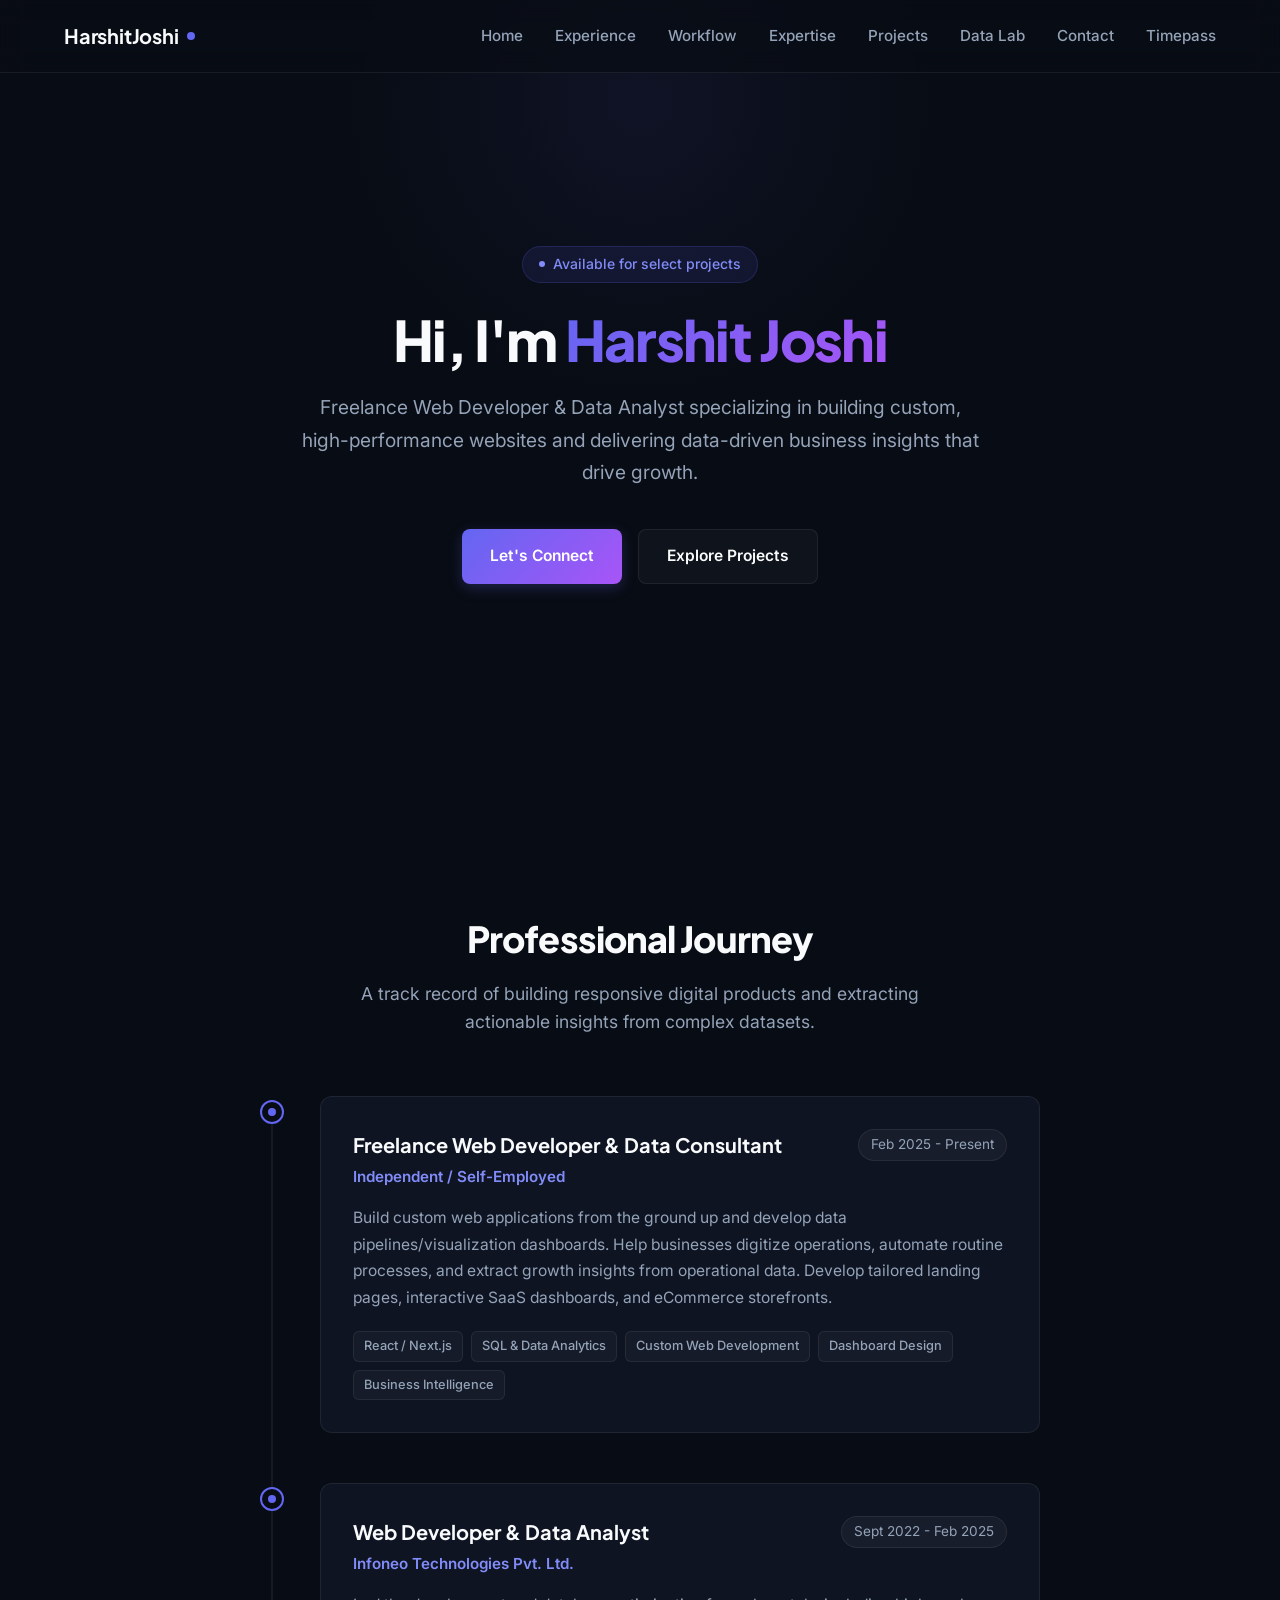
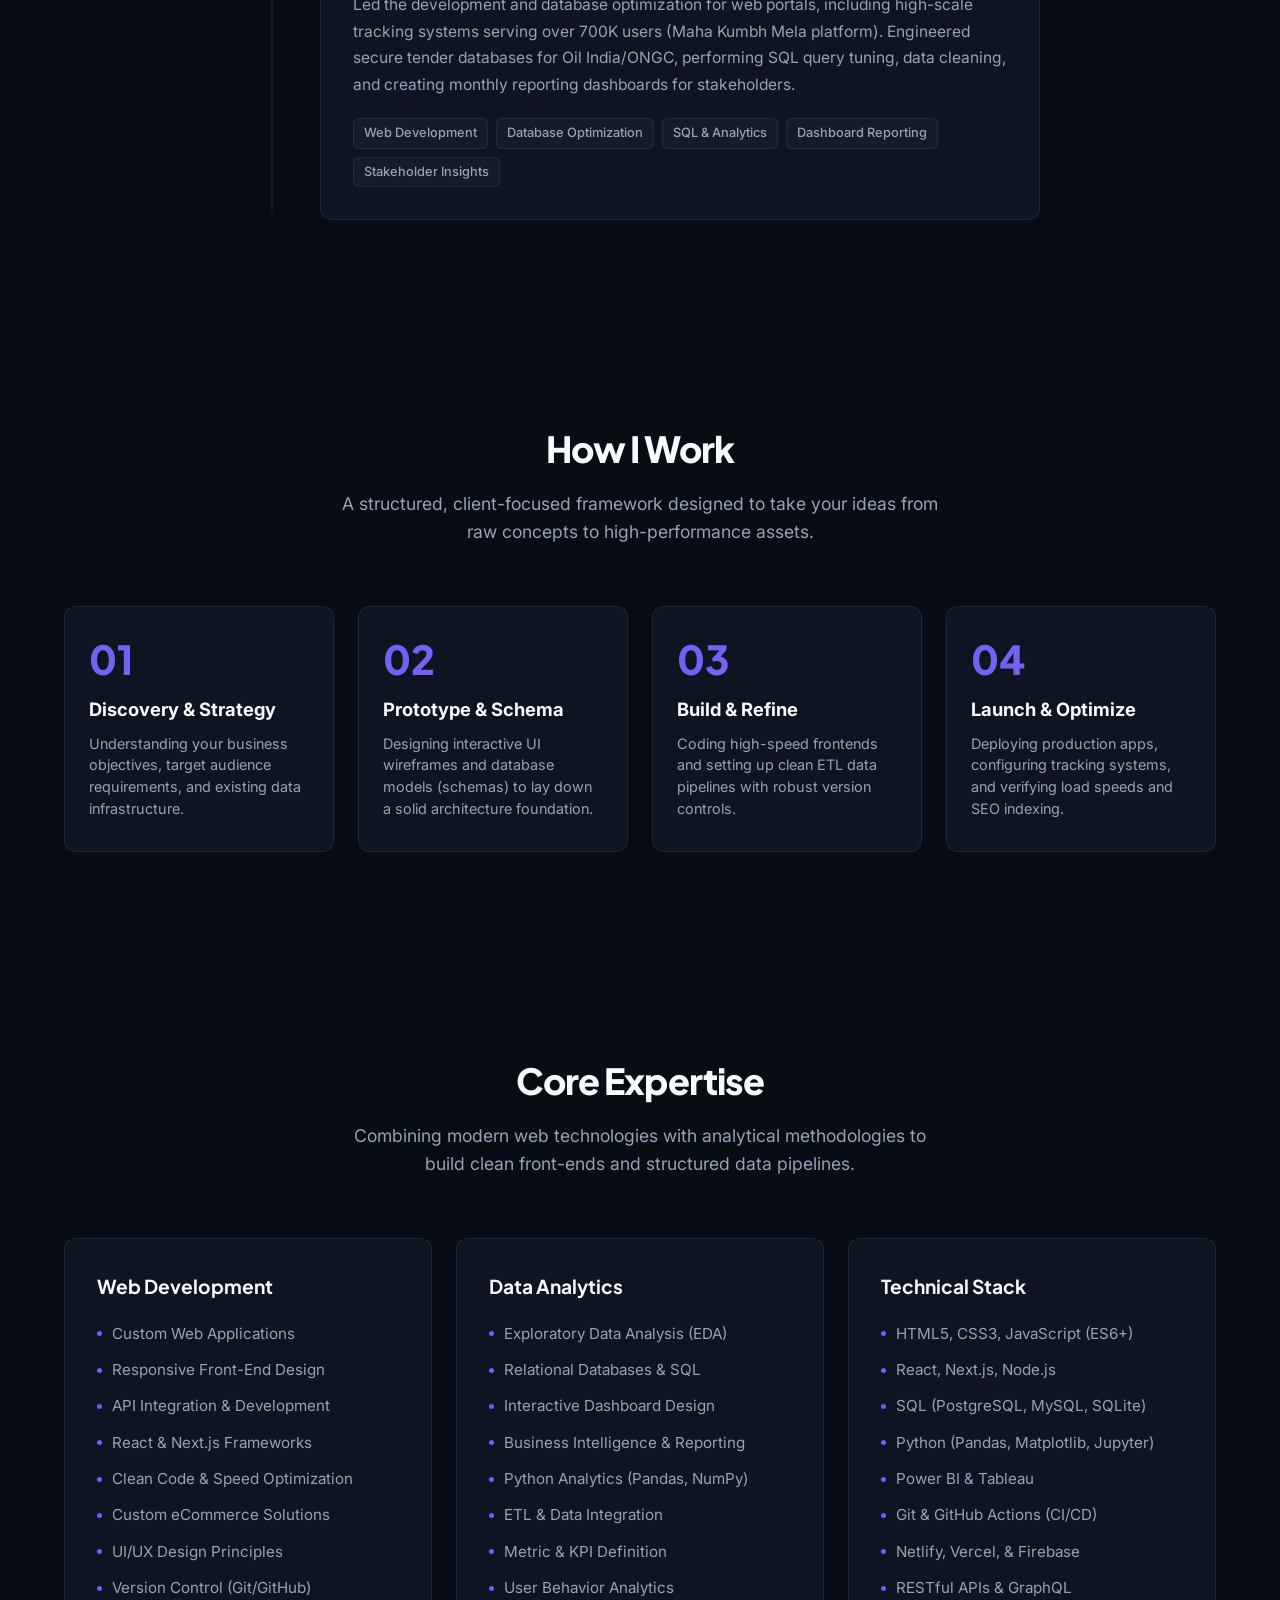
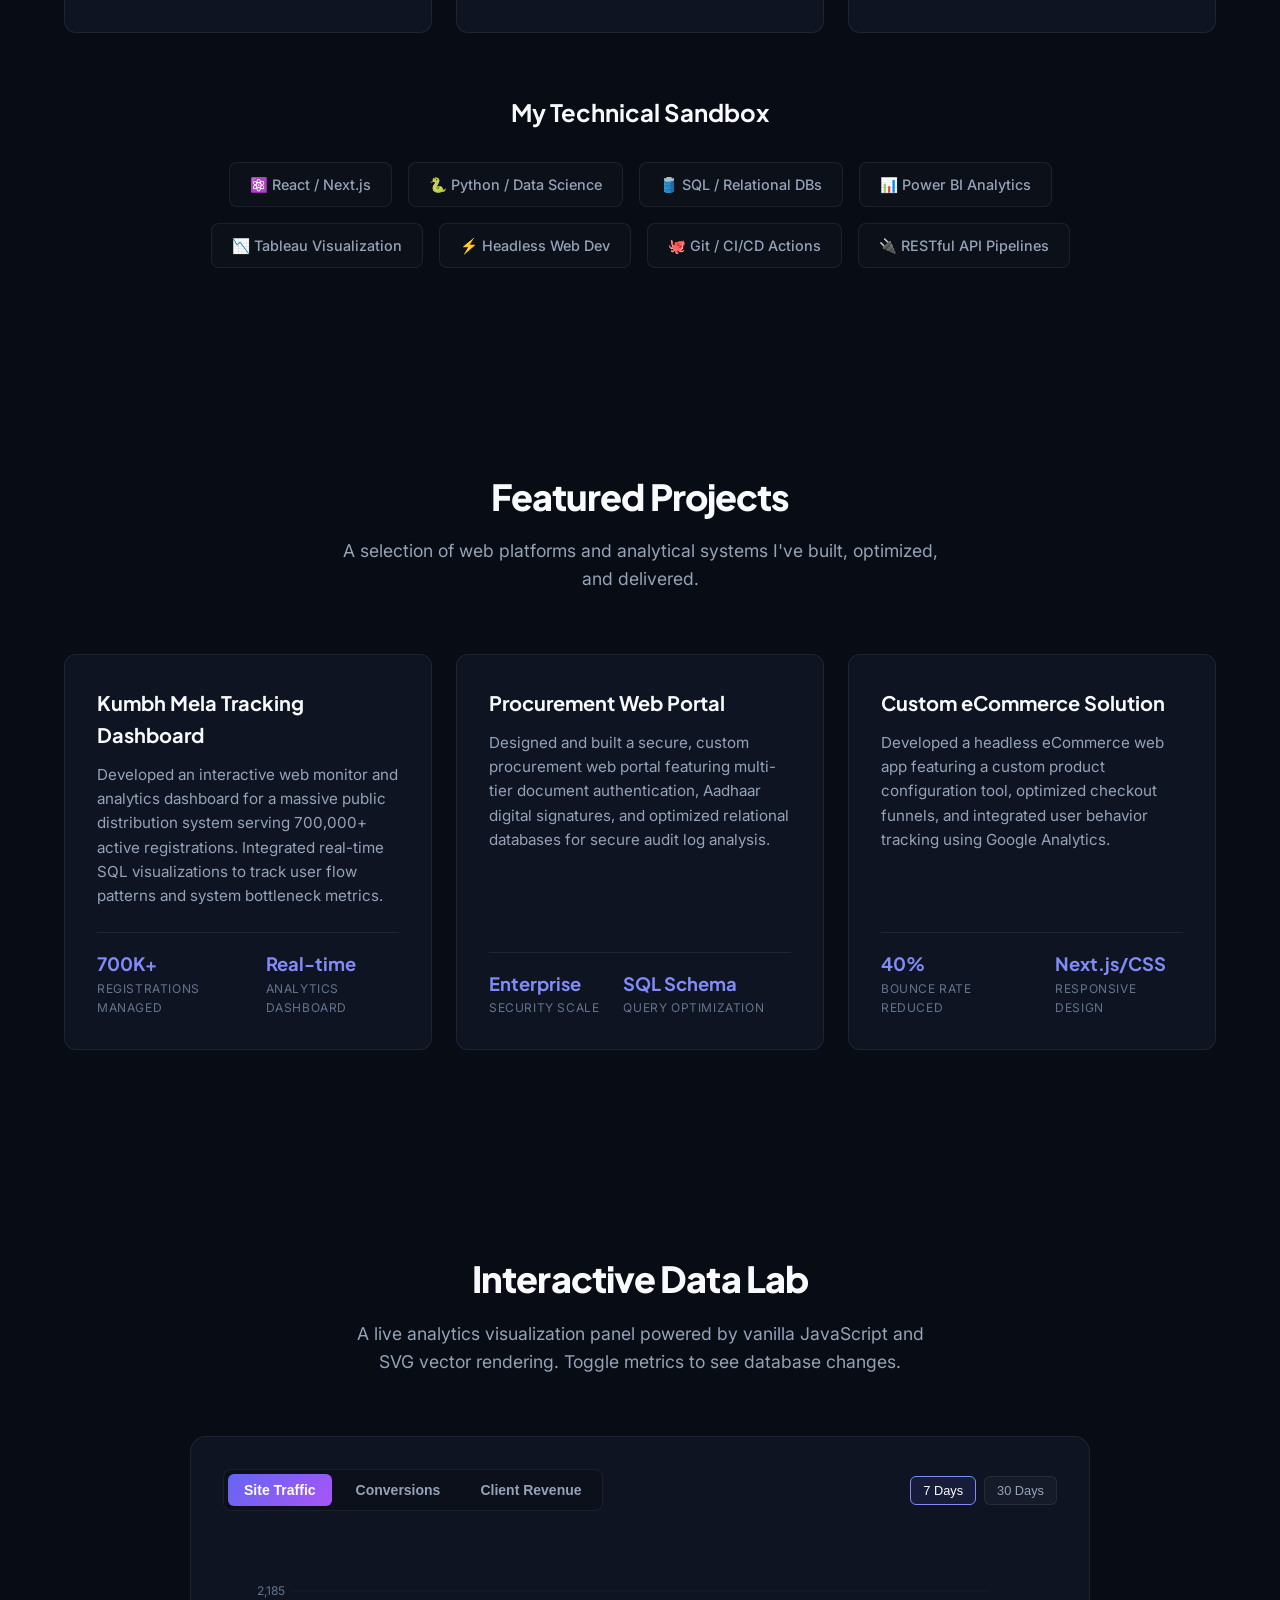
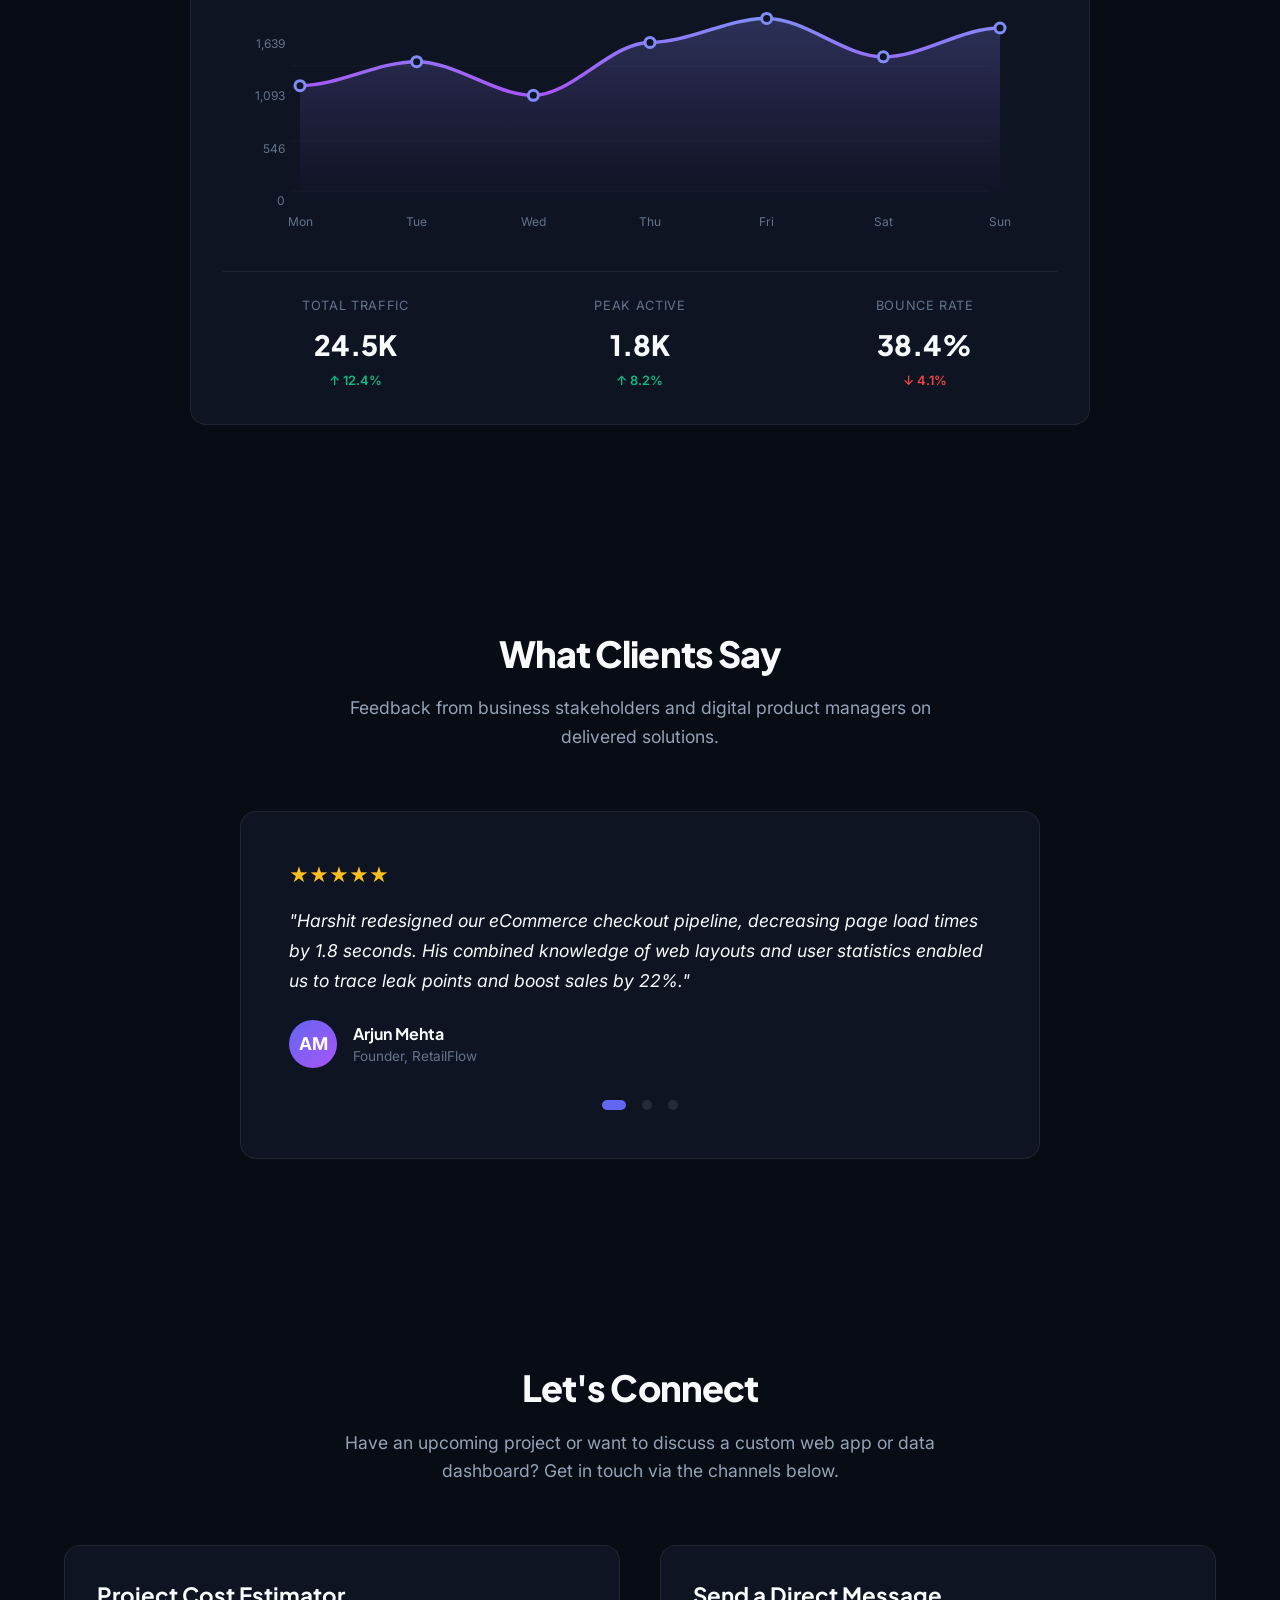
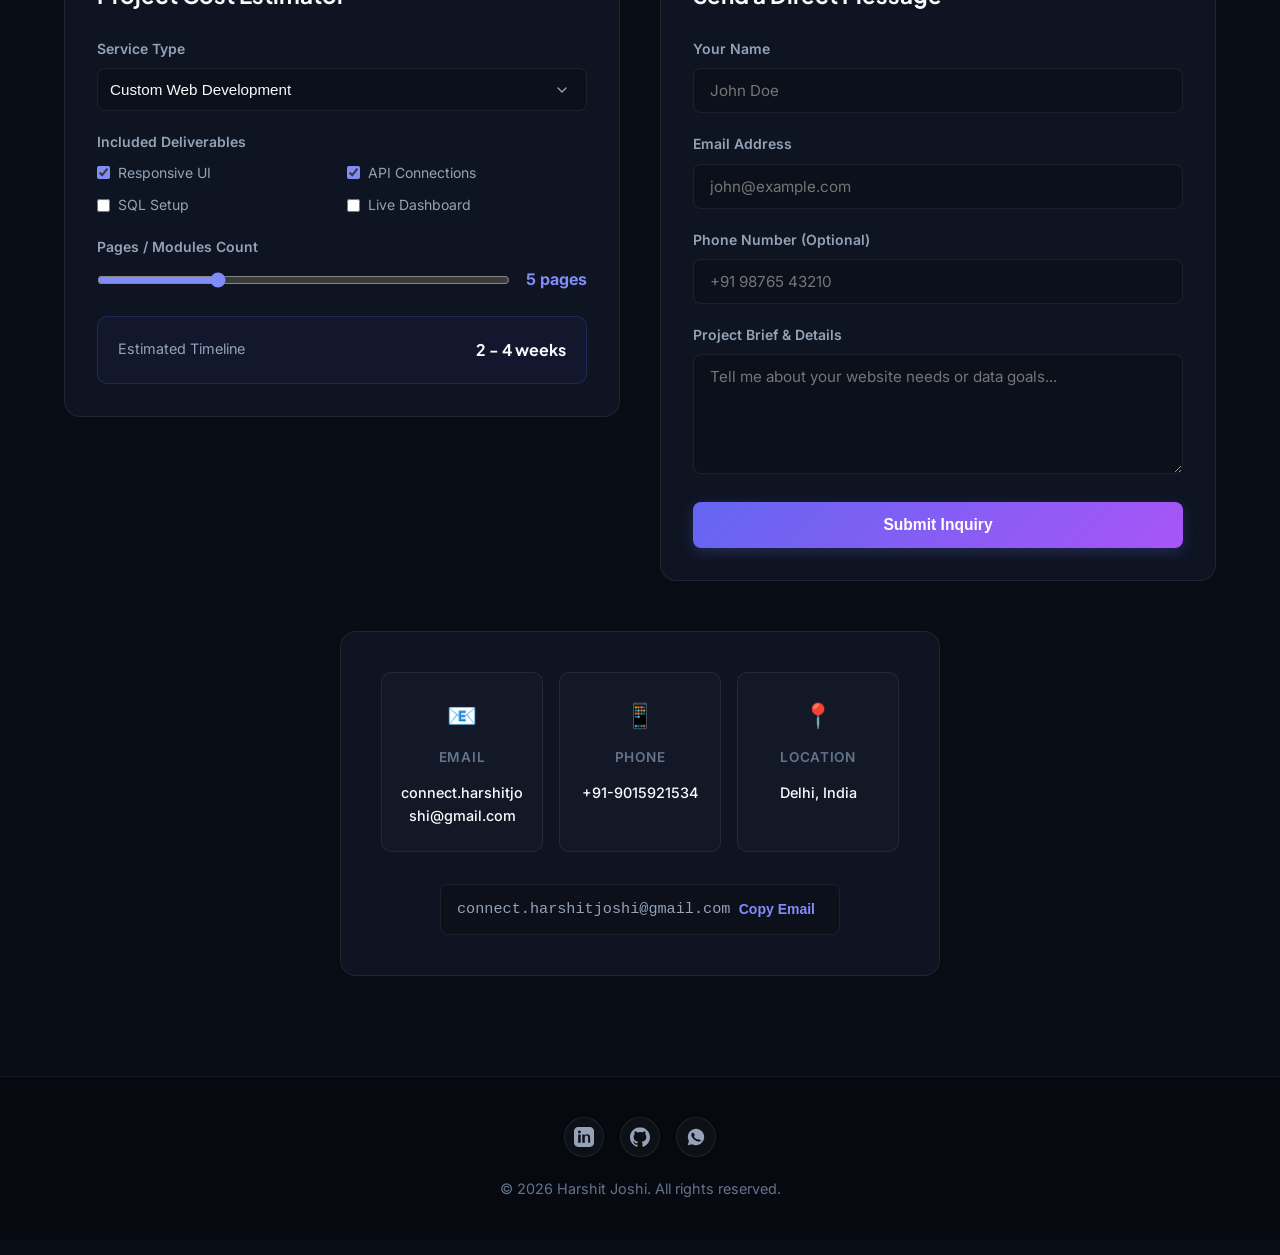
==== commit 2a5c7ce6: "Add files via upload" ====
--- a/index.html
+++ b/index.html
@@ -425,10 +425,6 @@
                             <span class="result-label">Estimated Timeline</span>
                             <span class="result-value" id="resultTimeline">2 - 3 weeks</span>
                         </div>
-                        <div class="result-row">
-                            <span class="result-label">Estimated Budget</span>
-                            <span class="result-value cost" id="resultCost">$1,200 - $1,800</span>
-                        </div>
                     </div>
                 </div>
  
@@ -448,6 +444,10 @@
                         <div class="form-group">
                             <label class="form-label" for="formEmail">Email Address</label>
                             <input type="email" name="email" class="form-input" id="formEmail" required placeholder="john@example.com">
+                        </div>
+                        <div class="form-group">
+                            <label class="form-label" for="formPhone">Phone Number (Optional)</label>
+                            <input type="tel" name="phone" class="form-input" id="formPhone" placeholder="+91 98765 43210">
                         </div>
                         <div class="form-group">
                             <label class="form-label" for="formMsg">Project Brief & Details</label>
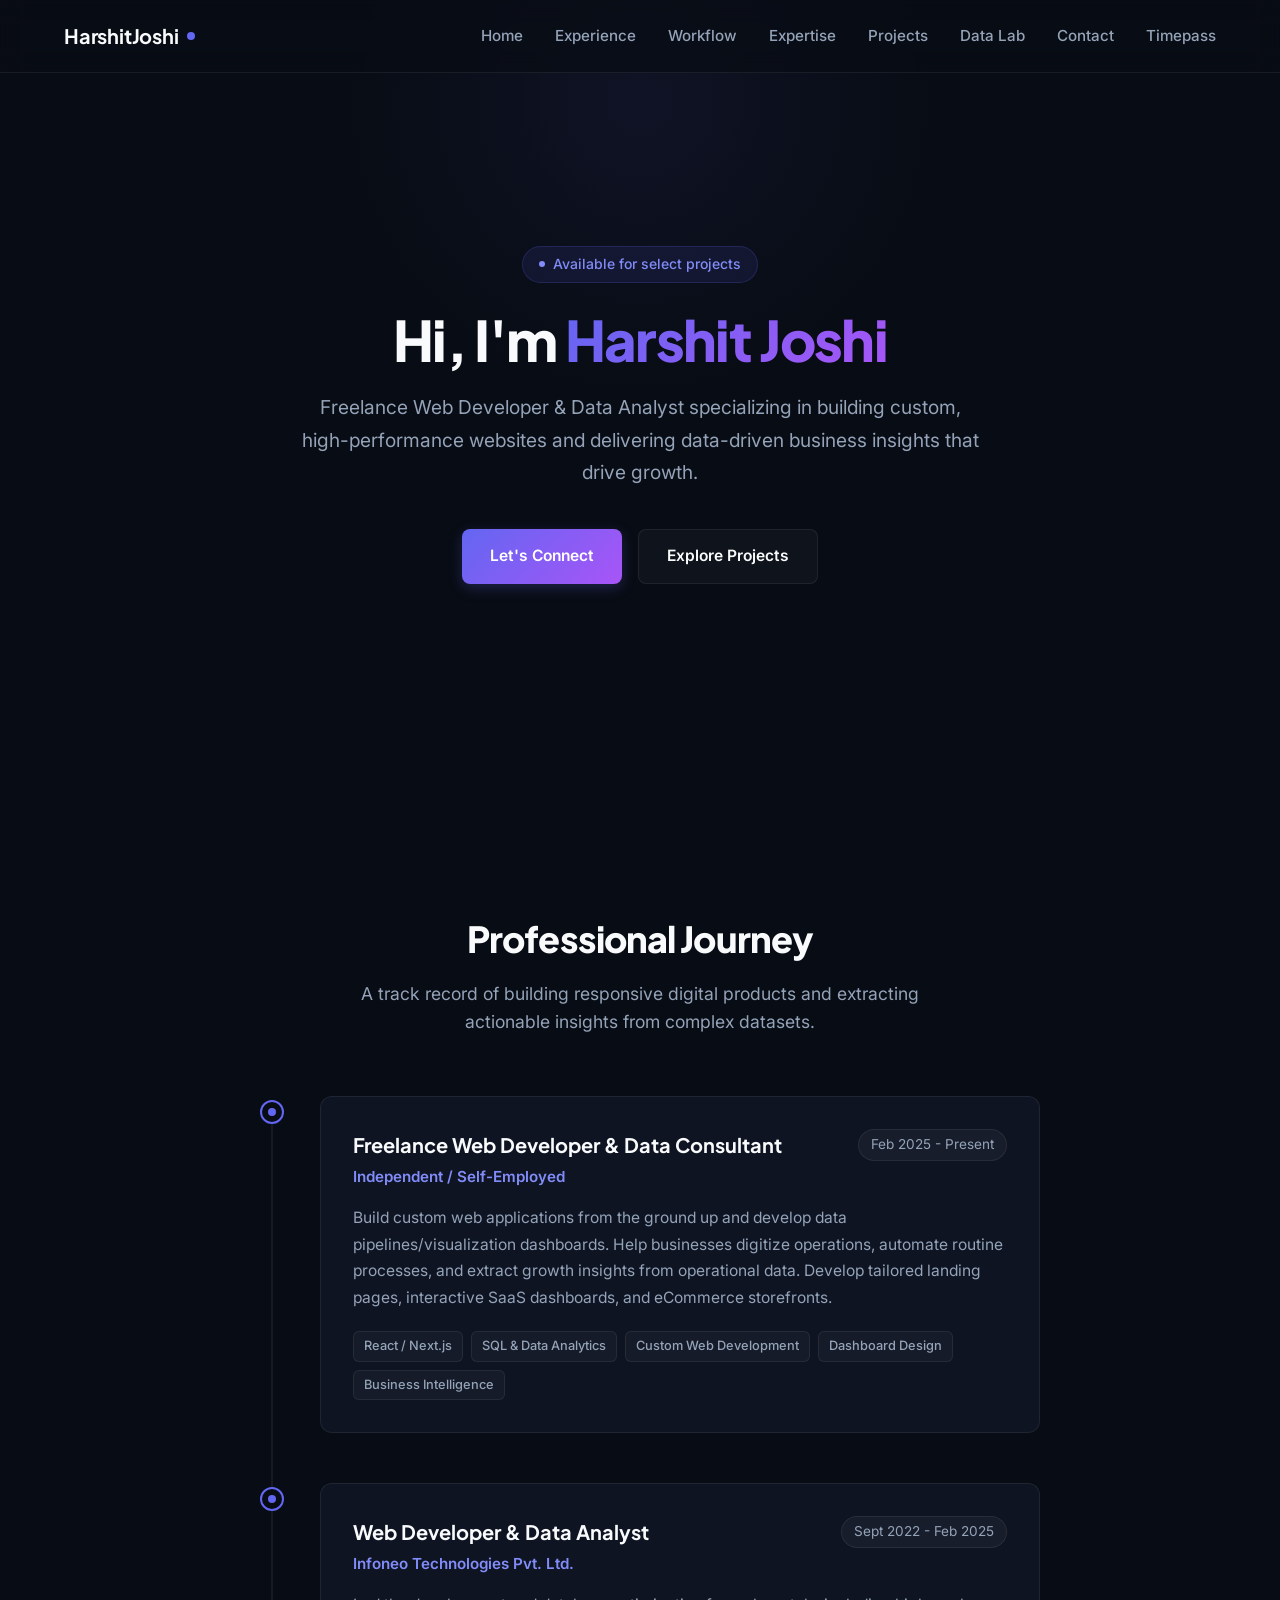
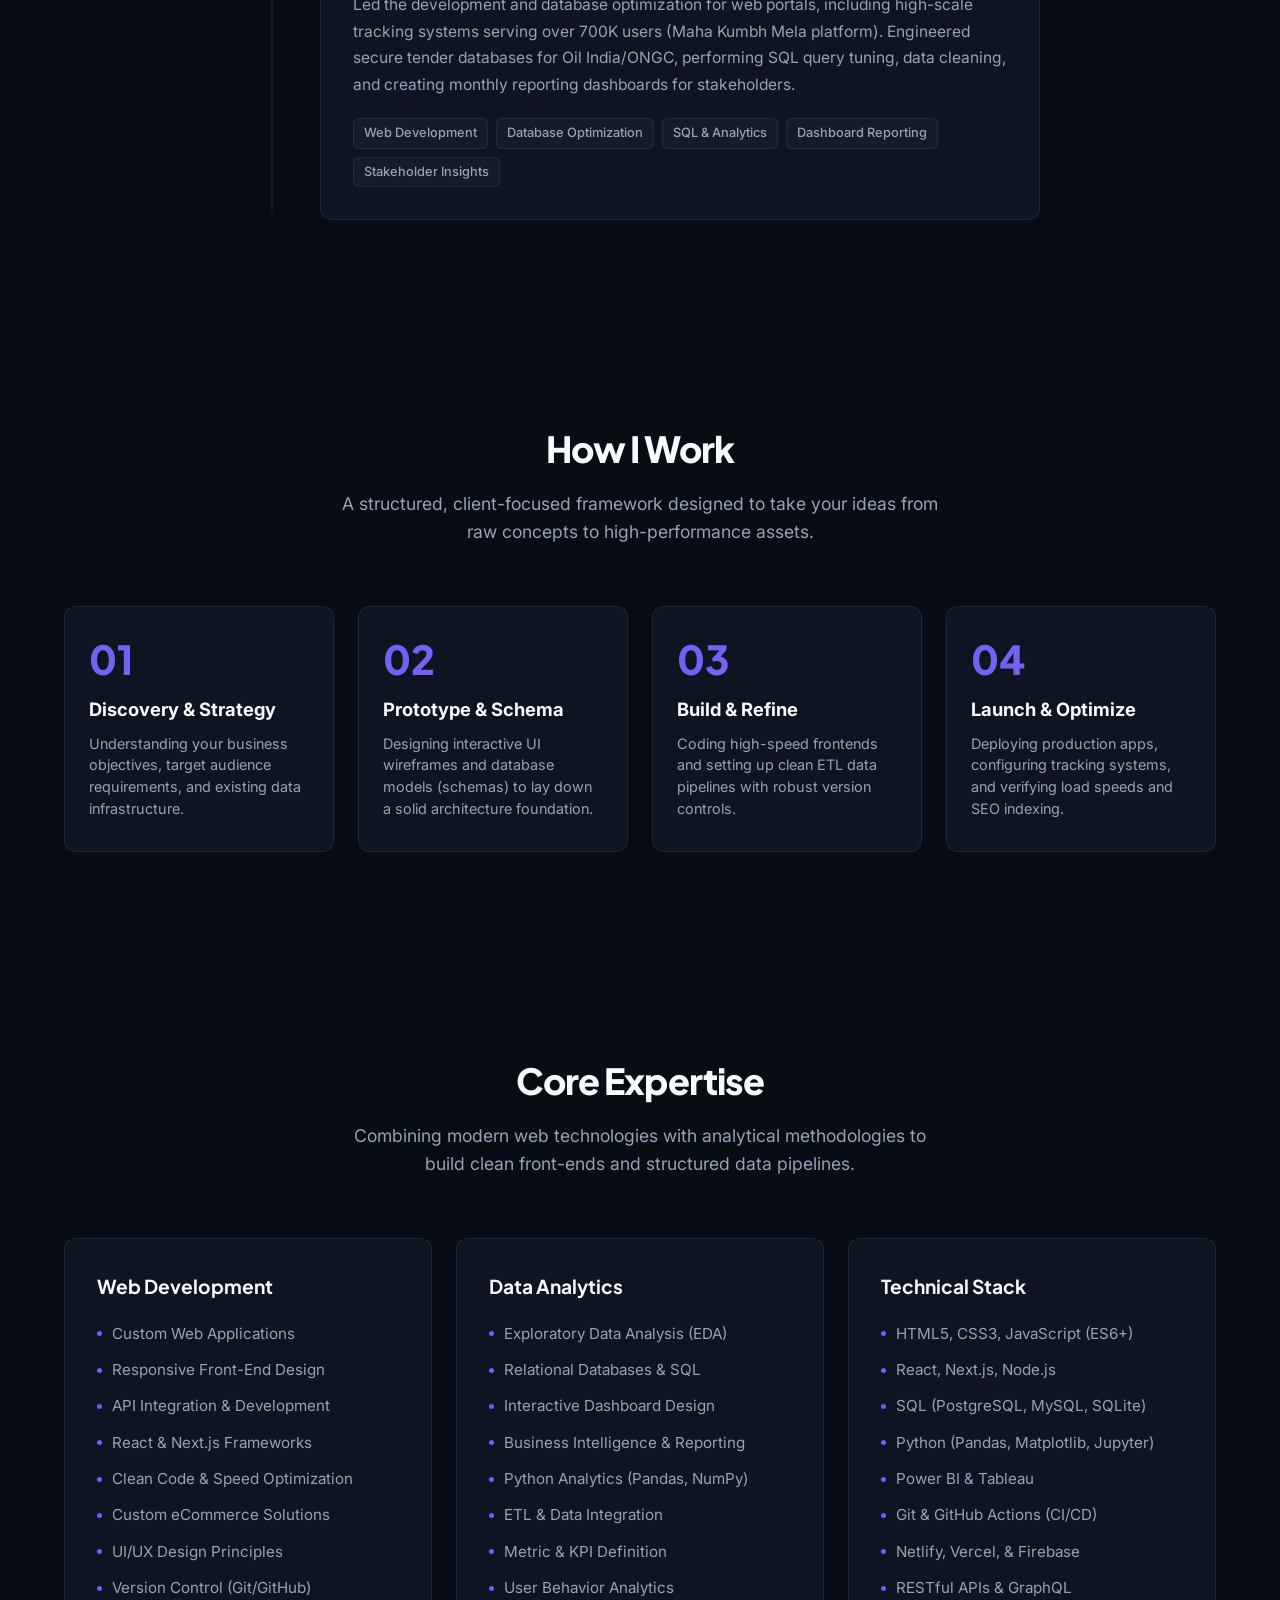
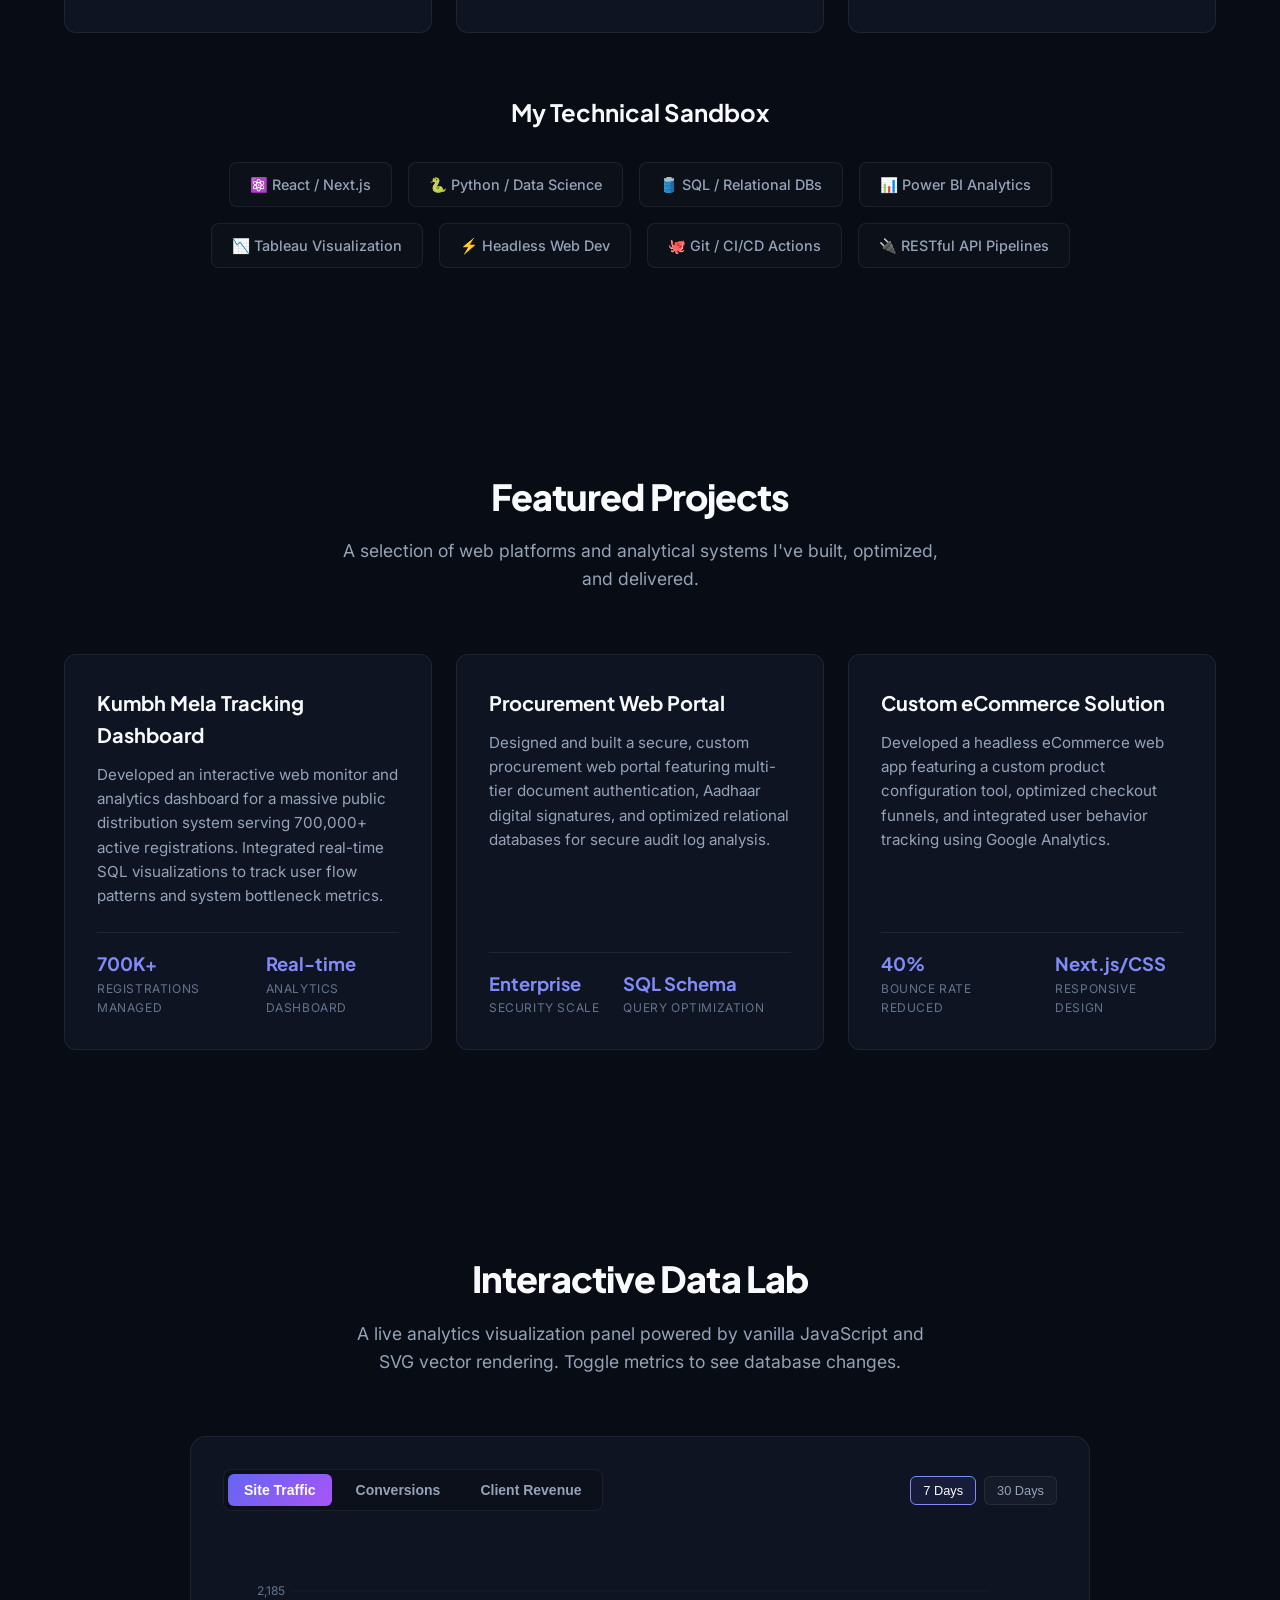
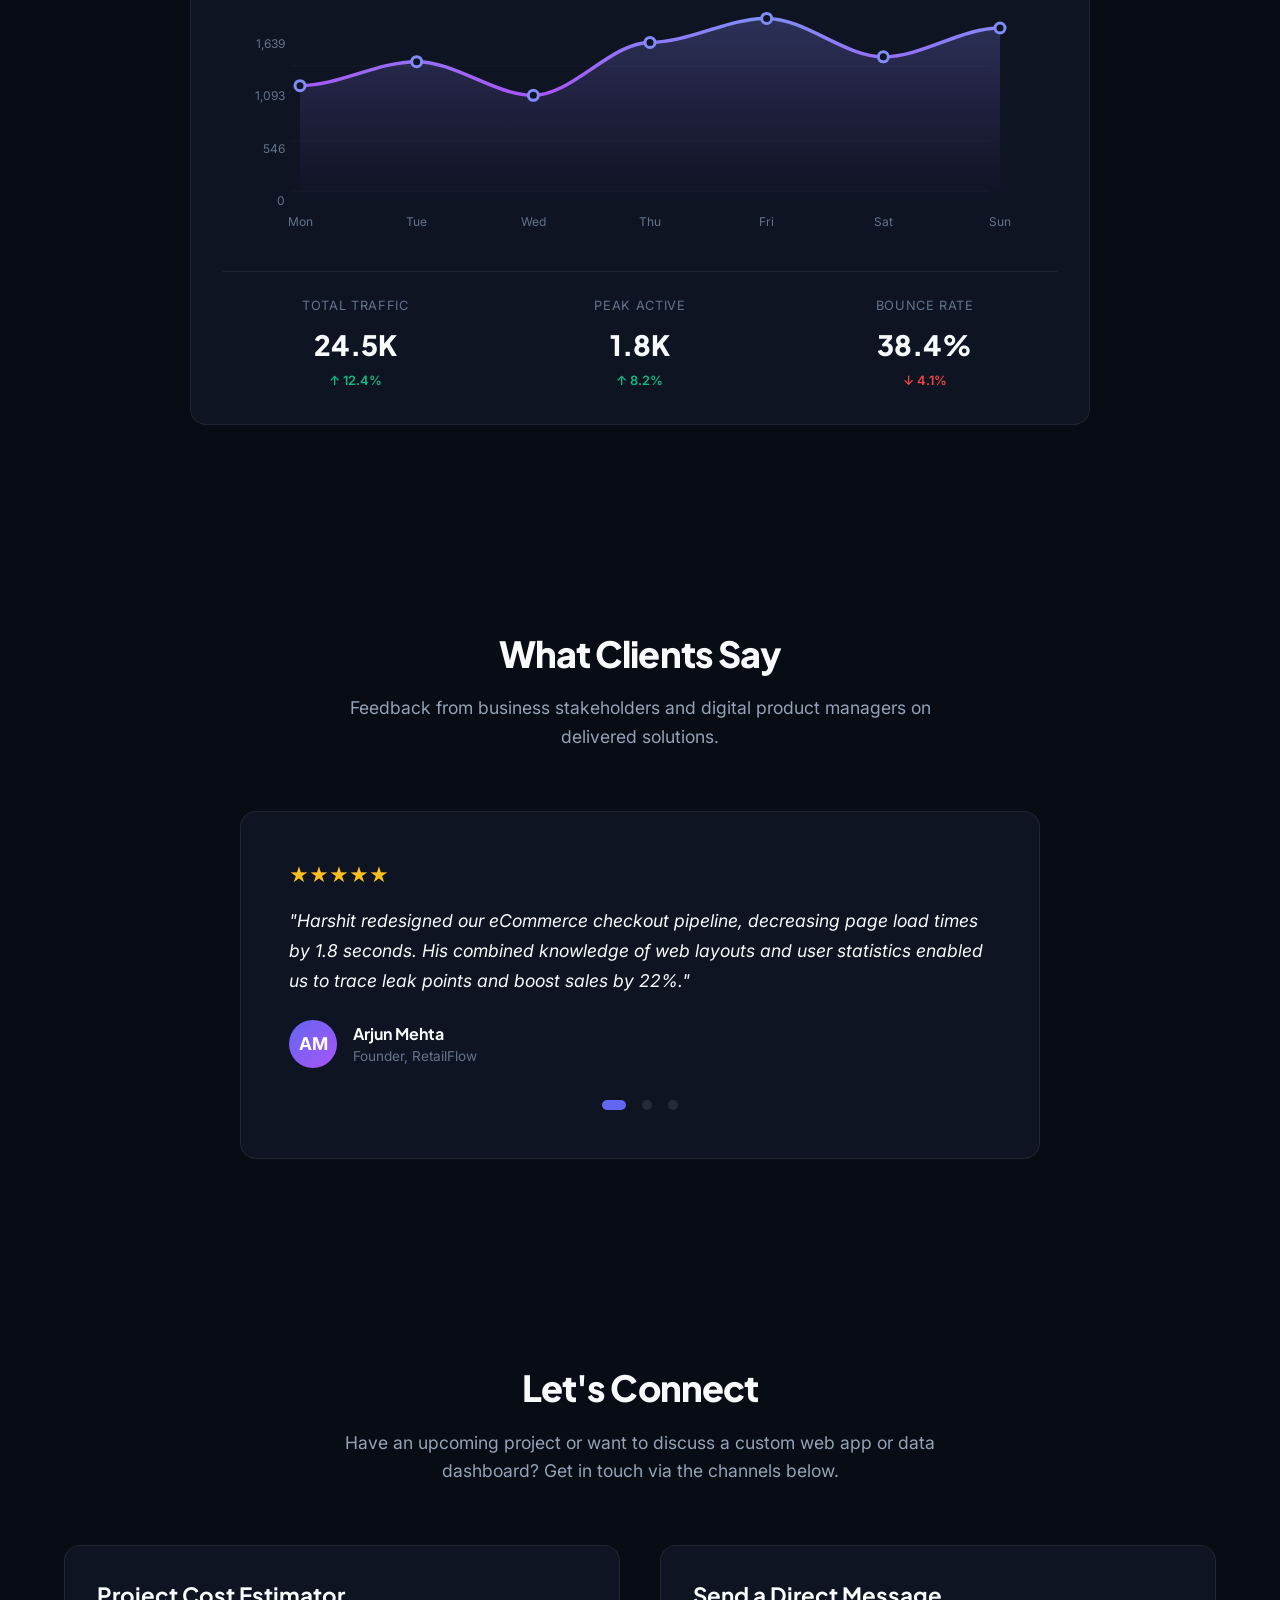
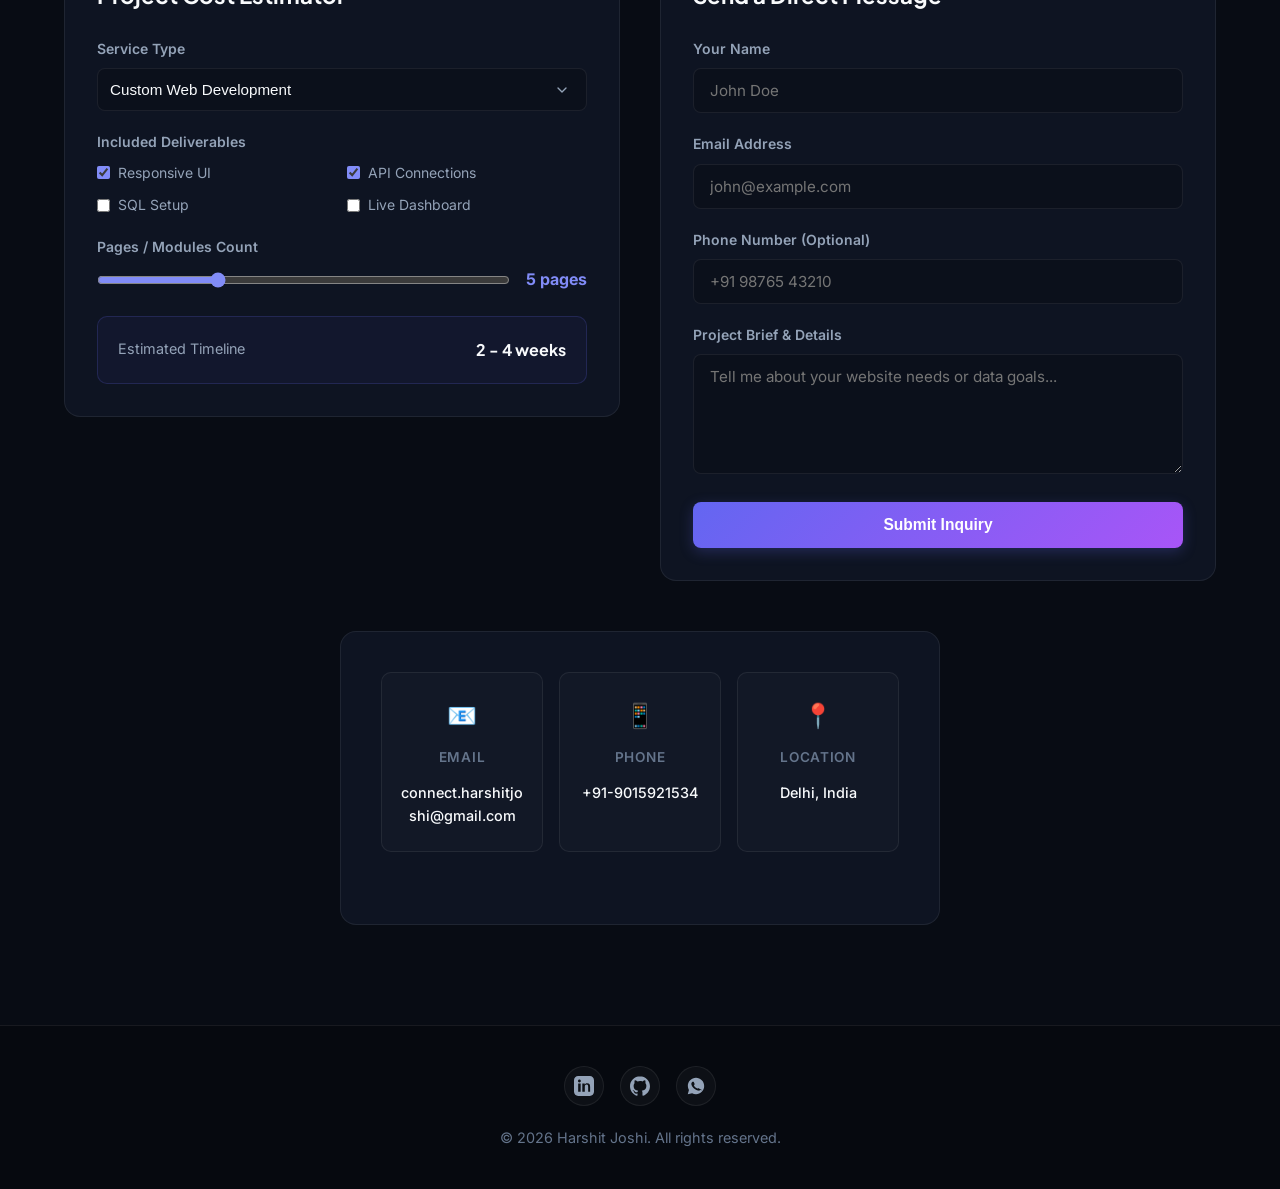
==== commit ae63c30b: "Update index.html" ====
--- a/index.html
+++ b/index.html
@@ -477,10 +477,7 @@
                     </div>
                 </div>
  
-                <div class="copy-email-box">
-                    <span class="copy-email-text" id="emailText">connect.harshitjoshi@gmail.com</span>
-                    <button class="copy-btn" id="copyBtn" onclick="copyEmail()">Copy Email</button>
-                </div>
+               
             </div>
         </div>
     </section>
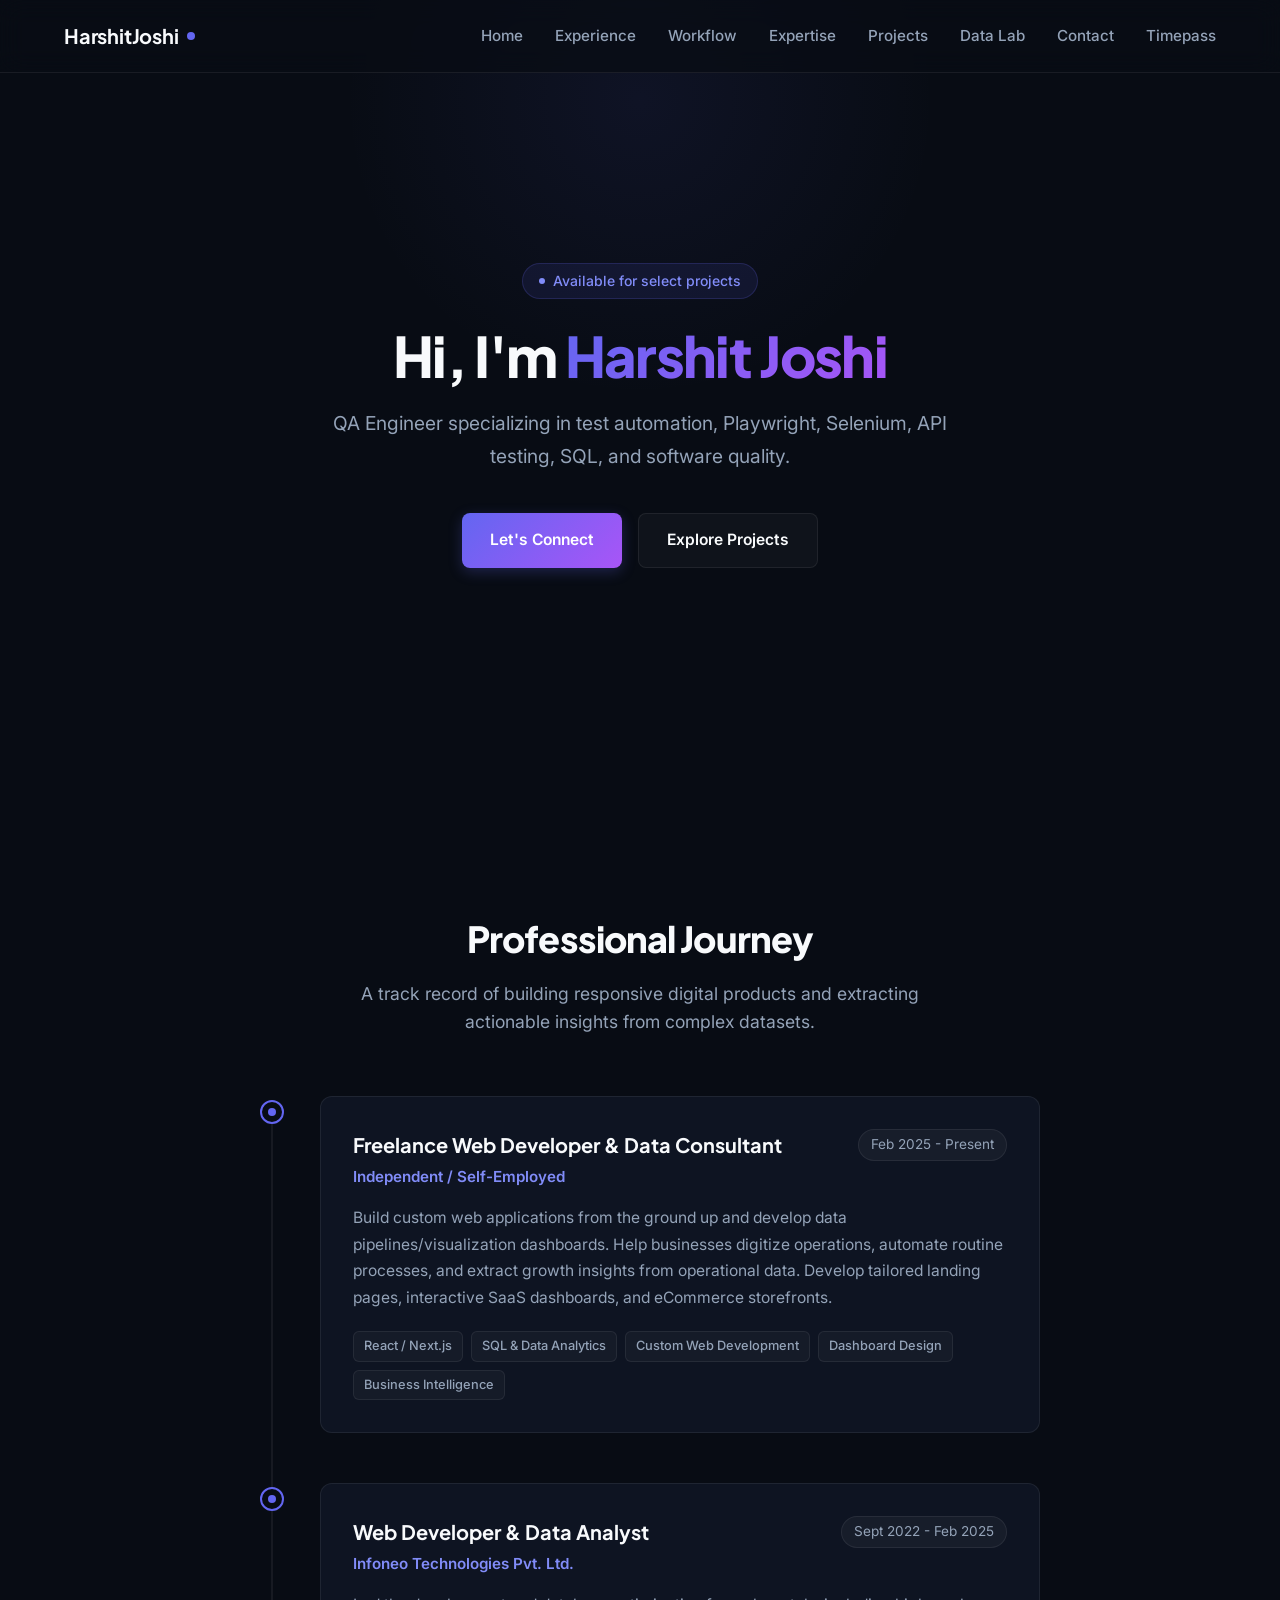
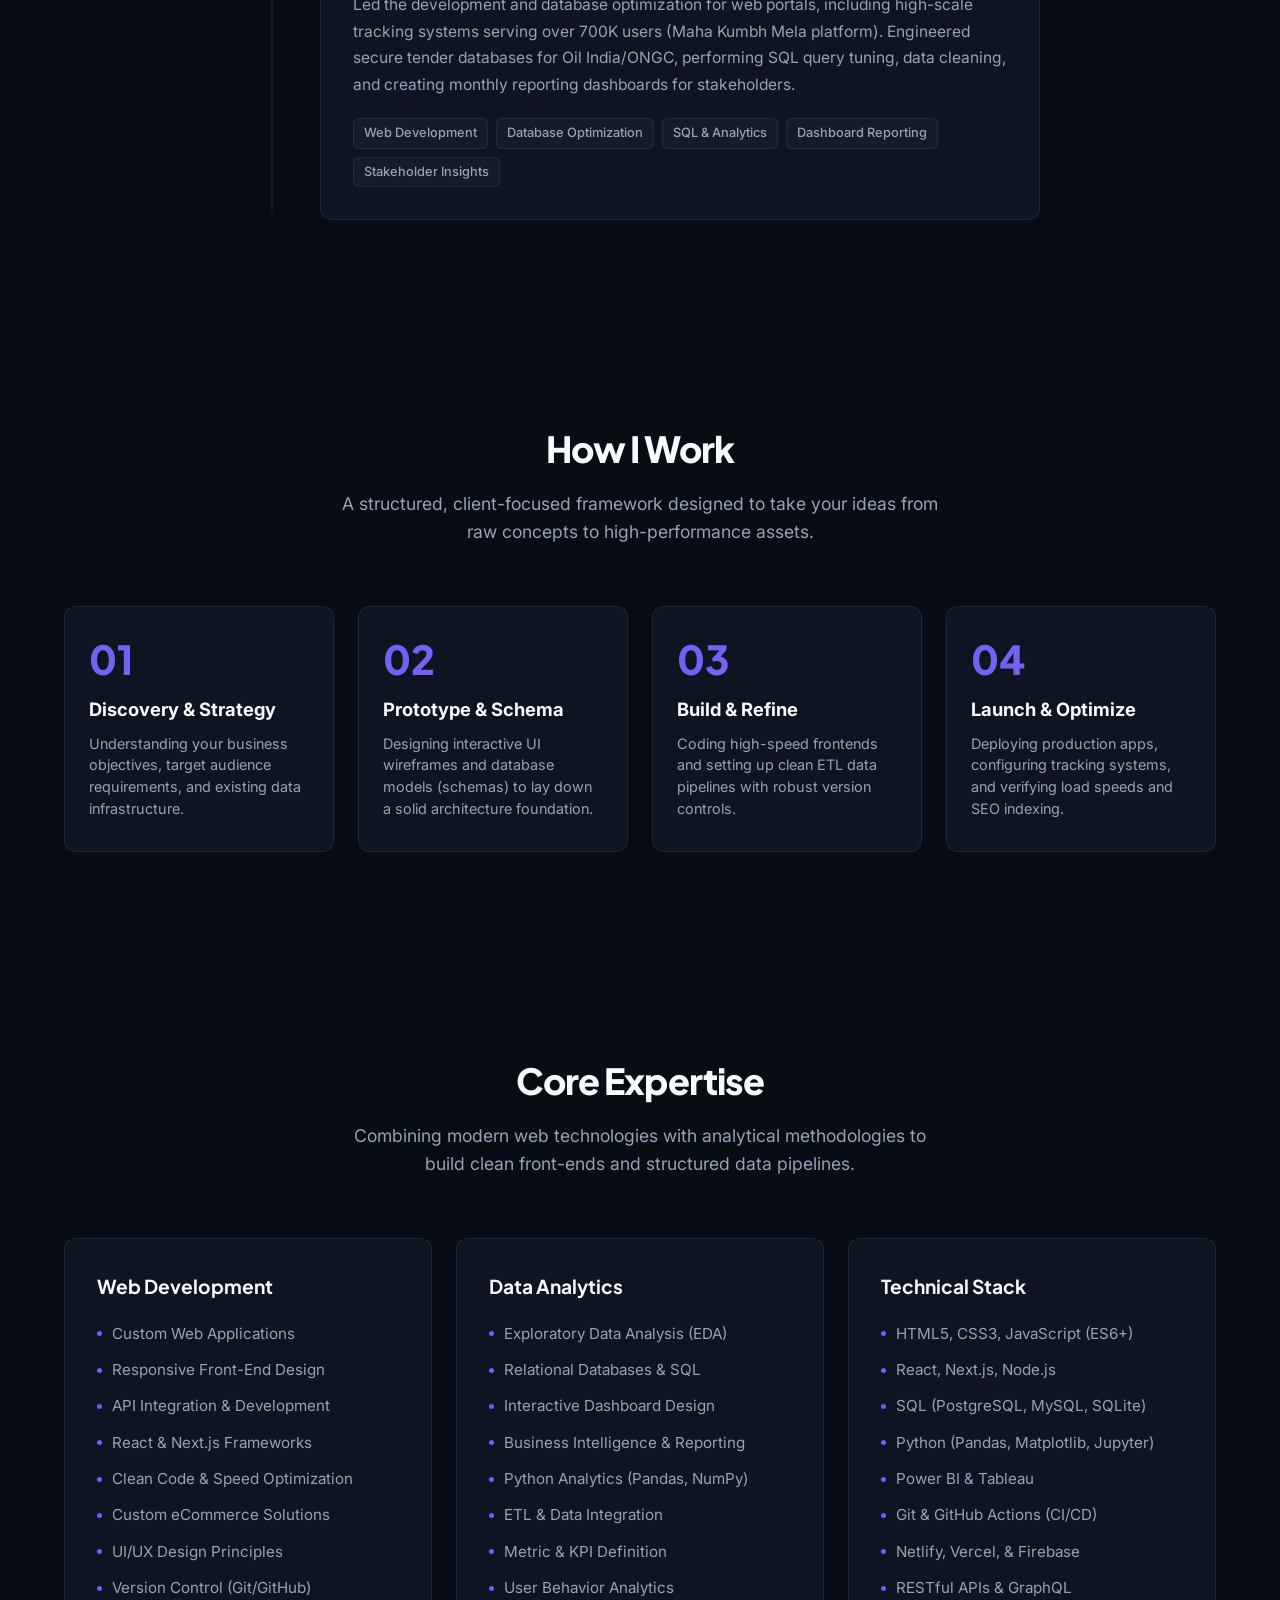
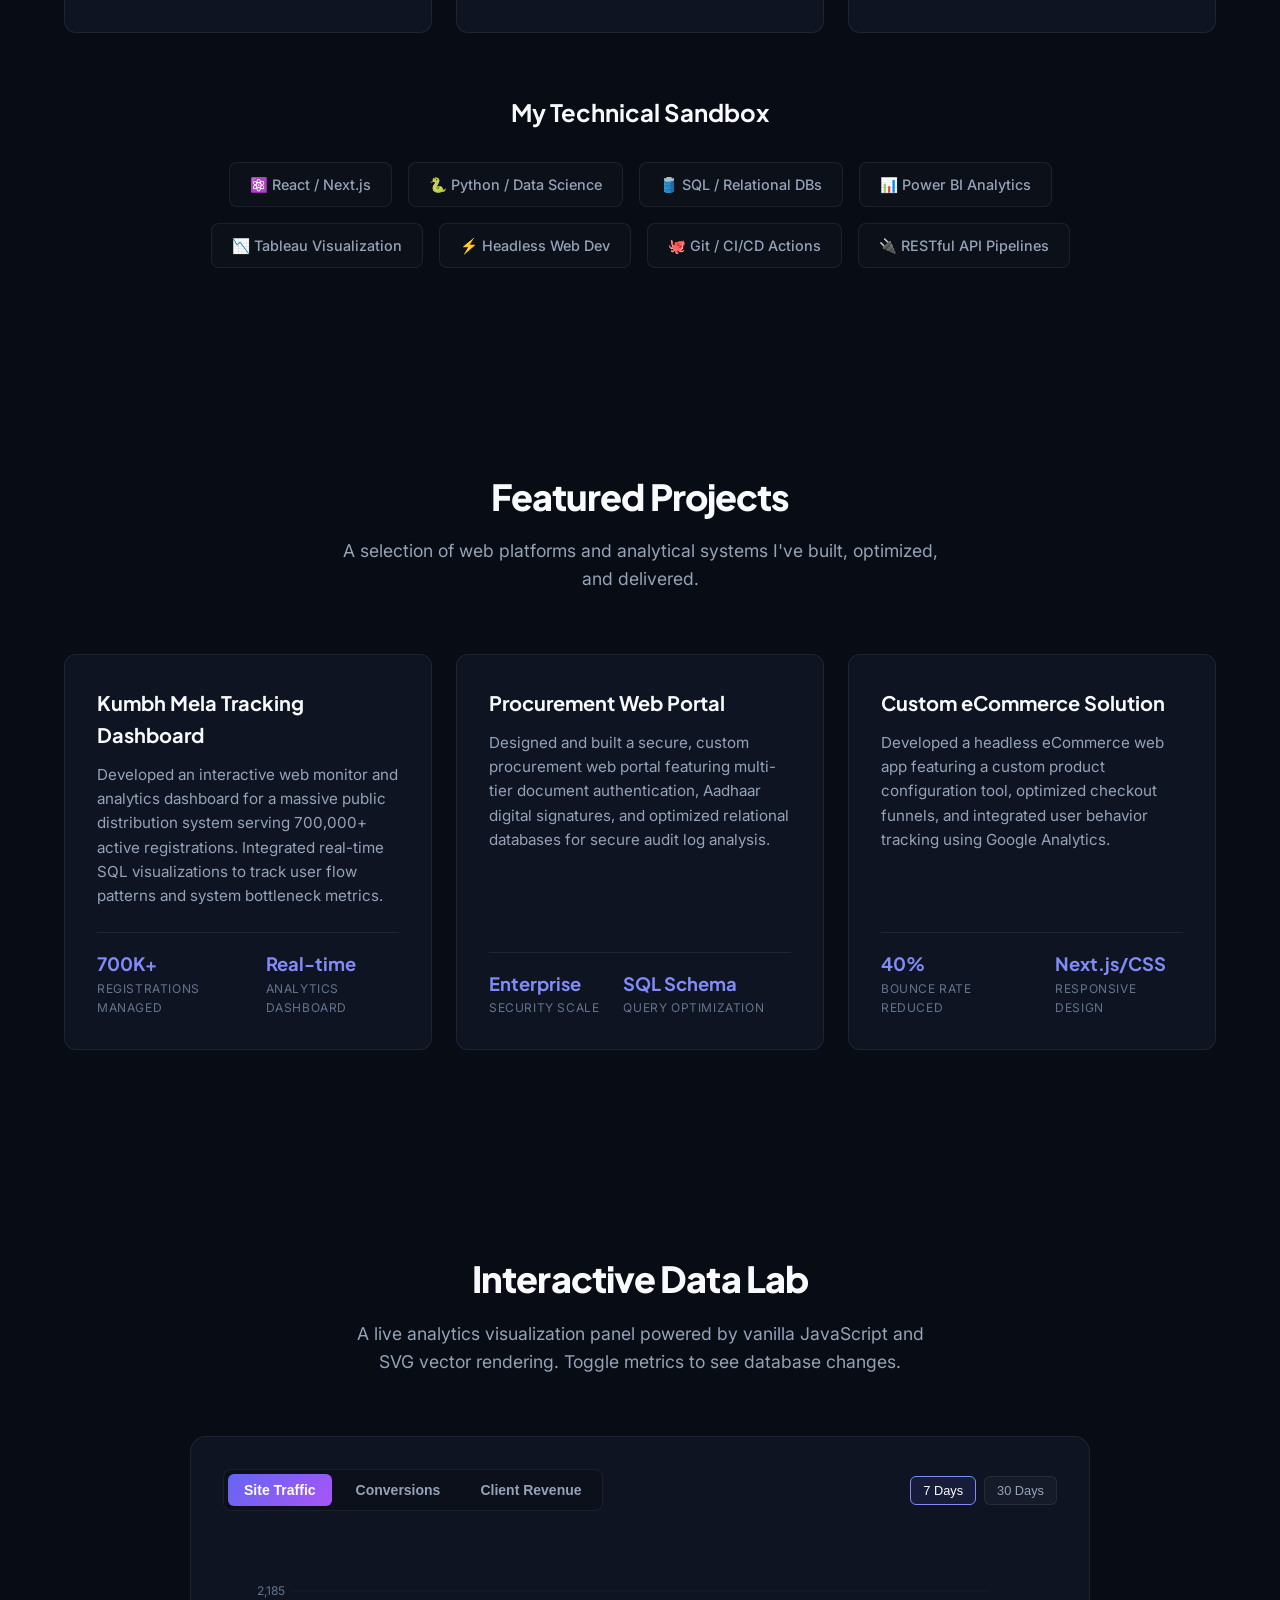
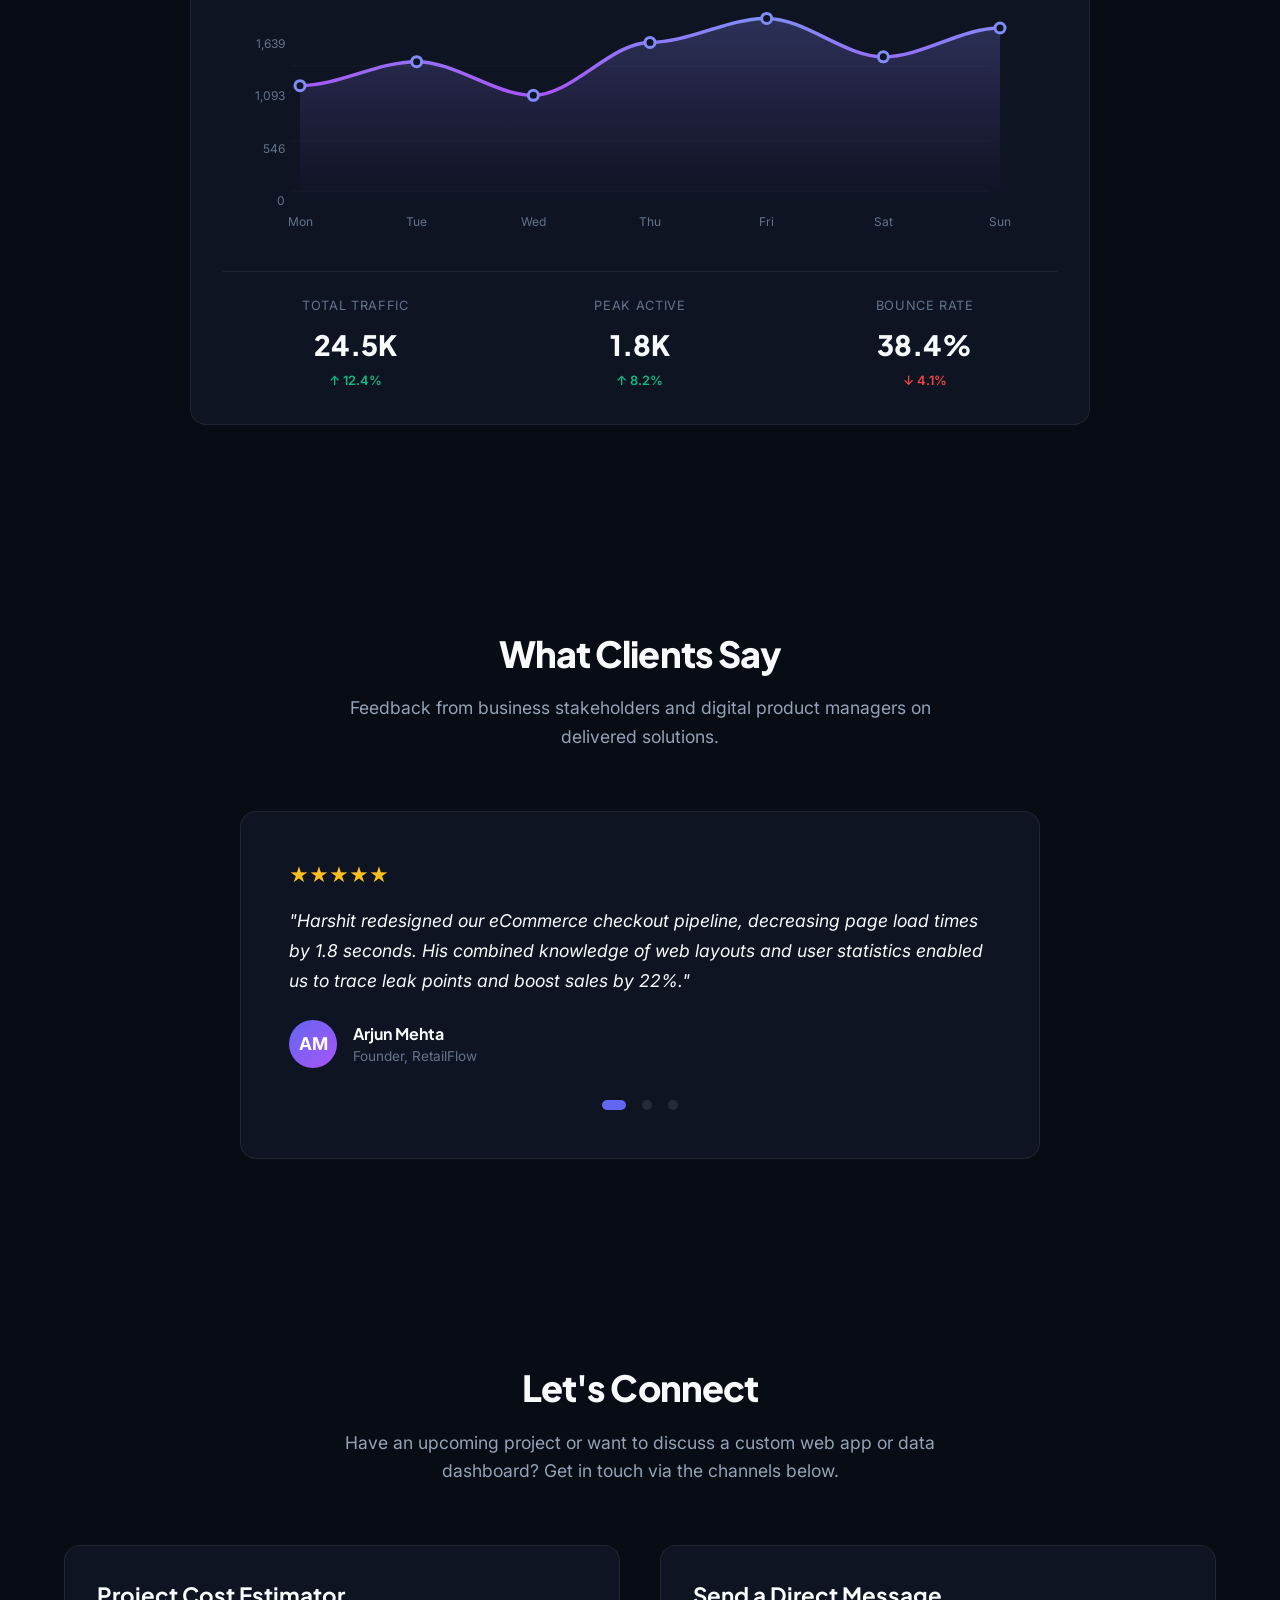
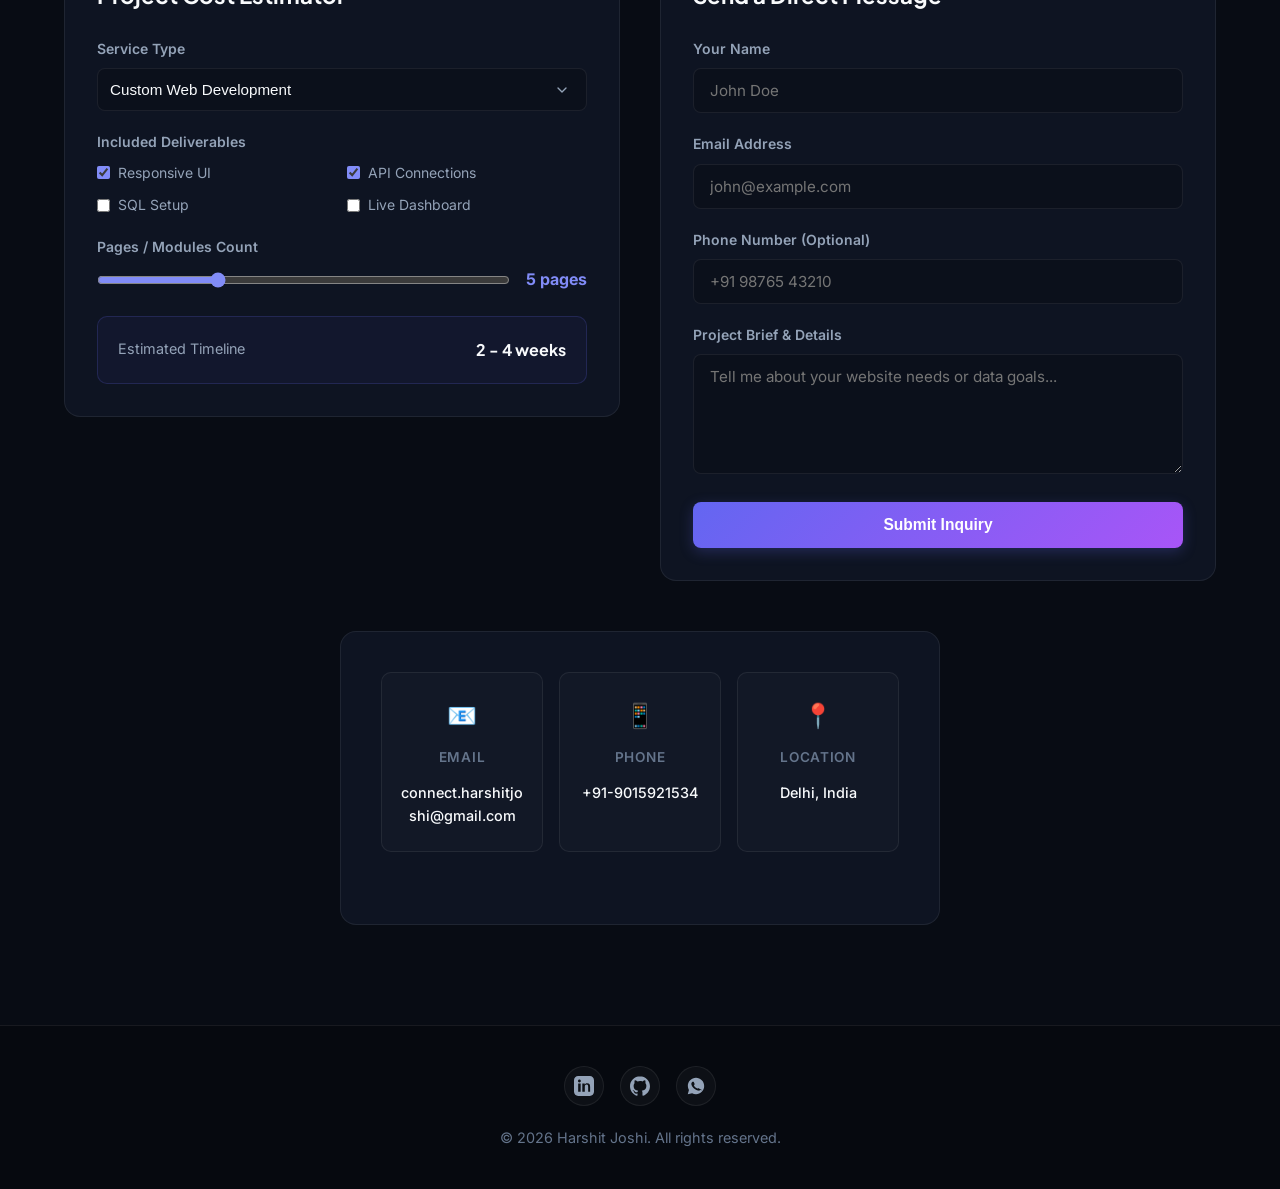
==== commit 4743eb3b: "Update index.html" ====
--- a/index.html
+++ b/index.html
@@ -3,13 +3,16 @@
 <head>
     <meta charset="UTF-8">
     <meta name="viewport" content="width=device-width, initial-scale=1.0">
-    <title>Harshit Joshi | Freelance Web Developer & Data Analyst</title>
-    
+
+    <title>Harshit Joshi | QA Engineer & Test Automation</title>
+
+    <meta name="description" content="Harshit Joshi is a QA Engineer specializing in test automation, Playwright, Selenium, API testing, SQL, and software quality.">
+
     <!-- Google Fonts -->
     <link rel="preconnect" href="https://fonts.googleapis.com">
     <link rel="preconnect" href="https://fonts.gstatic.com" crossorigin>
     <link href="https://fonts.googleapis.com/css2?family=Inter:wght@300;400;500;600;700&family=Plus+Jakarta+Sans:wght@500;600;700;800&display=swap" rel="stylesheet">
-    
+
     <link rel="stylesheet" href="styles.css">
 </head>
 <body>
@@ -37,21 +40,24 @@
         </div>
     </nav>
  
-    <section id="home" class="hero">
-        <div class="glow-sphere"></div>
-        <div class="container hero-content">
-            <div class="hero-badge">
-                <div class="hero-badge-dot"></div>
-                Available for select projects
-            </div>
-            <h1>Hi, I'm <span>Harshit Joshi</span></h1>
-            <p>Freelance Web Developer & Data Analyst specializing in building custom, high-performance websites and delivering data-driven business insights that drive growth.</p>
-            <div class="hero-actions">
-                <a href="#contact" class="btn btn-primary">Let's Connect</a>
-                <a href="#projects" class="btn btn-secondary">Explore Projects</a>
-            </div>
-        </div>
-    </section>
+<section id="home" class="hero">
+    <div class="glow-sphere"></div>
+    <div class="container hero-content">
+        <div class="hero-badge">
+            <div class="hero-badge-dot"></div>
+            Available for select projects
+        </div>
+
+        <h1>Hi, I'm <span>Harshit Joshi</span></h1>
+
+        <p>QA Engineer specializing in test automation, Playwright, Selenium, API testing, SQL, and software quality.</p>
+
+        <div class="hero-actions">
+            <a href="#contact" class="btn btn-primary">Let's Connect</a>
+            <a href="#projects" class="btn btn-secondary">Explore Projects</a>
+        </div>
+    </div>
+</section>
  
     <section id="experience">
         <div class="container">
@@ -510,4 +516,4 @@
 
     <script src="script.js"></script>
 </body>
-</html>+</html>
--- a/styles.css
+++ b/styles.css
@@ -50,7 +50,7 @@
     background: #334155;
 }
 
-/* Layout & Utilities */
+/* Layout & Utility */
 .container {
     max-width: 1200px;
     margin: 0 auto;
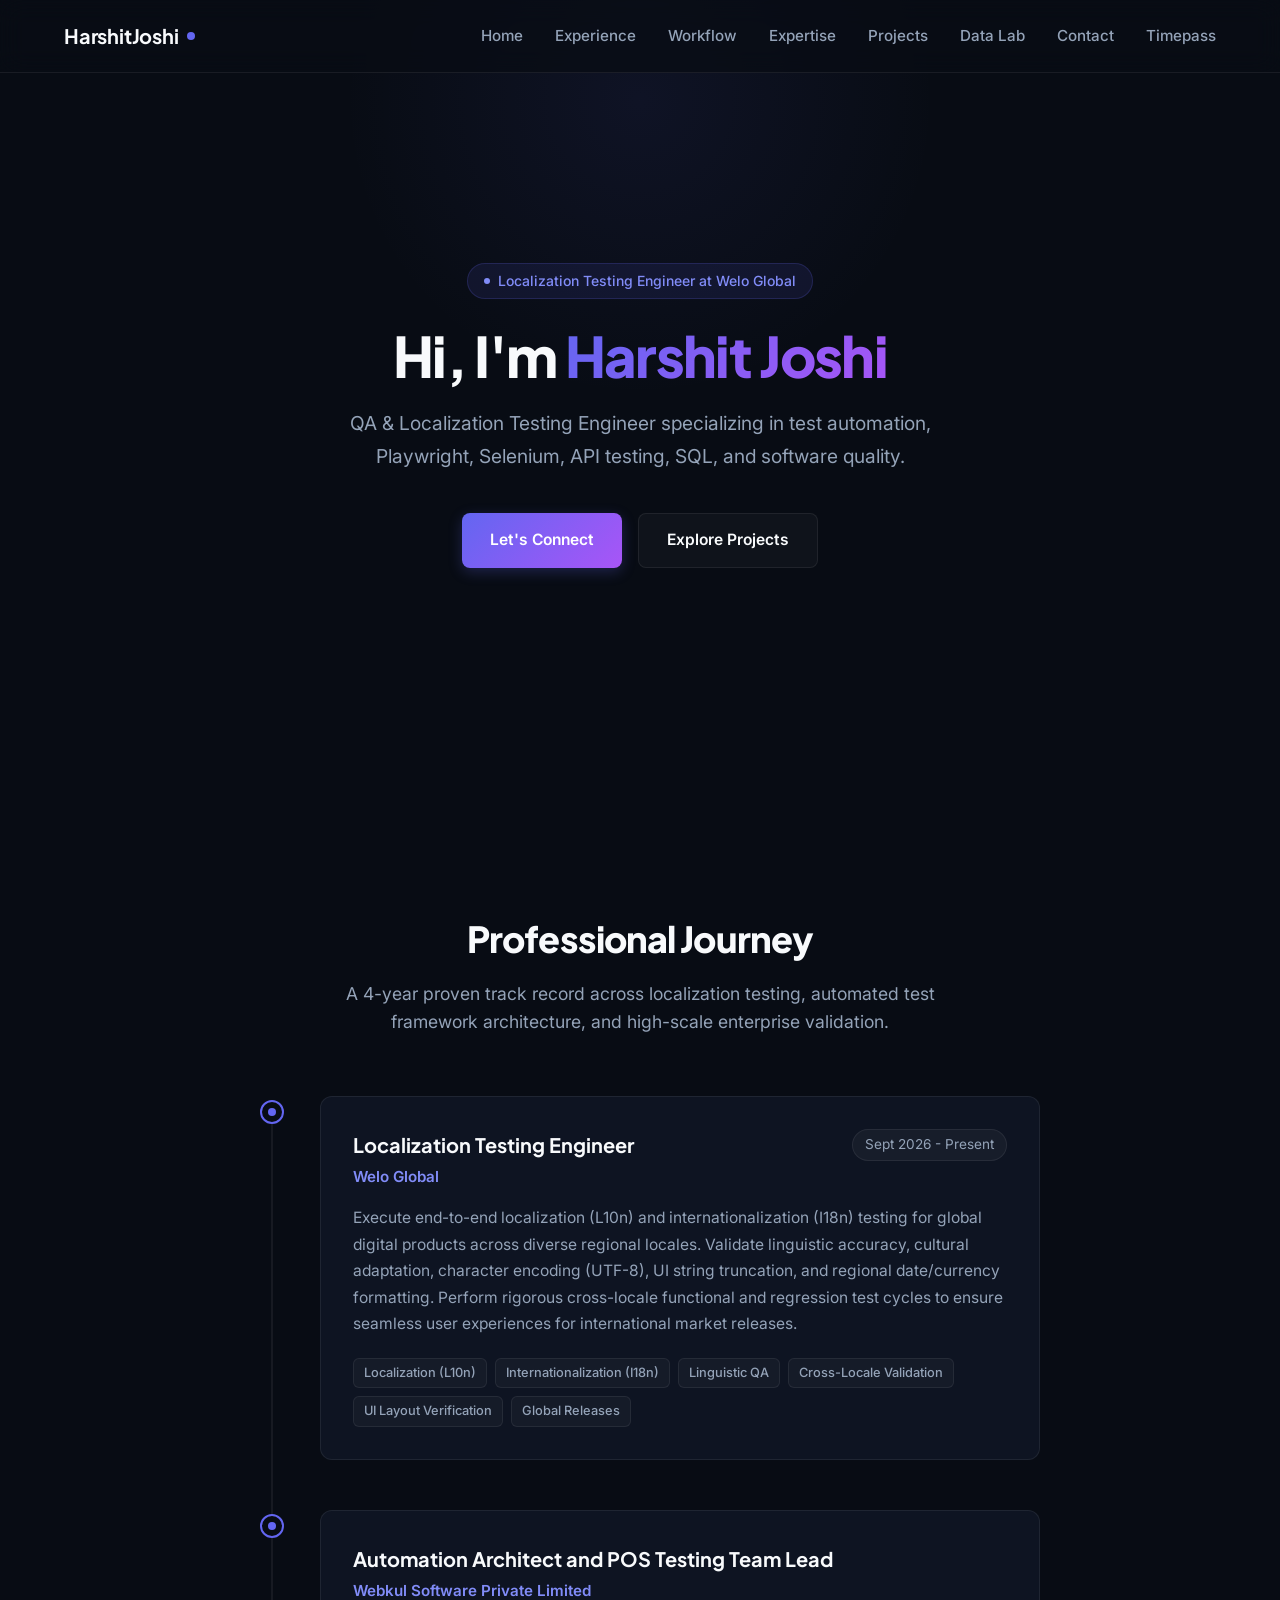
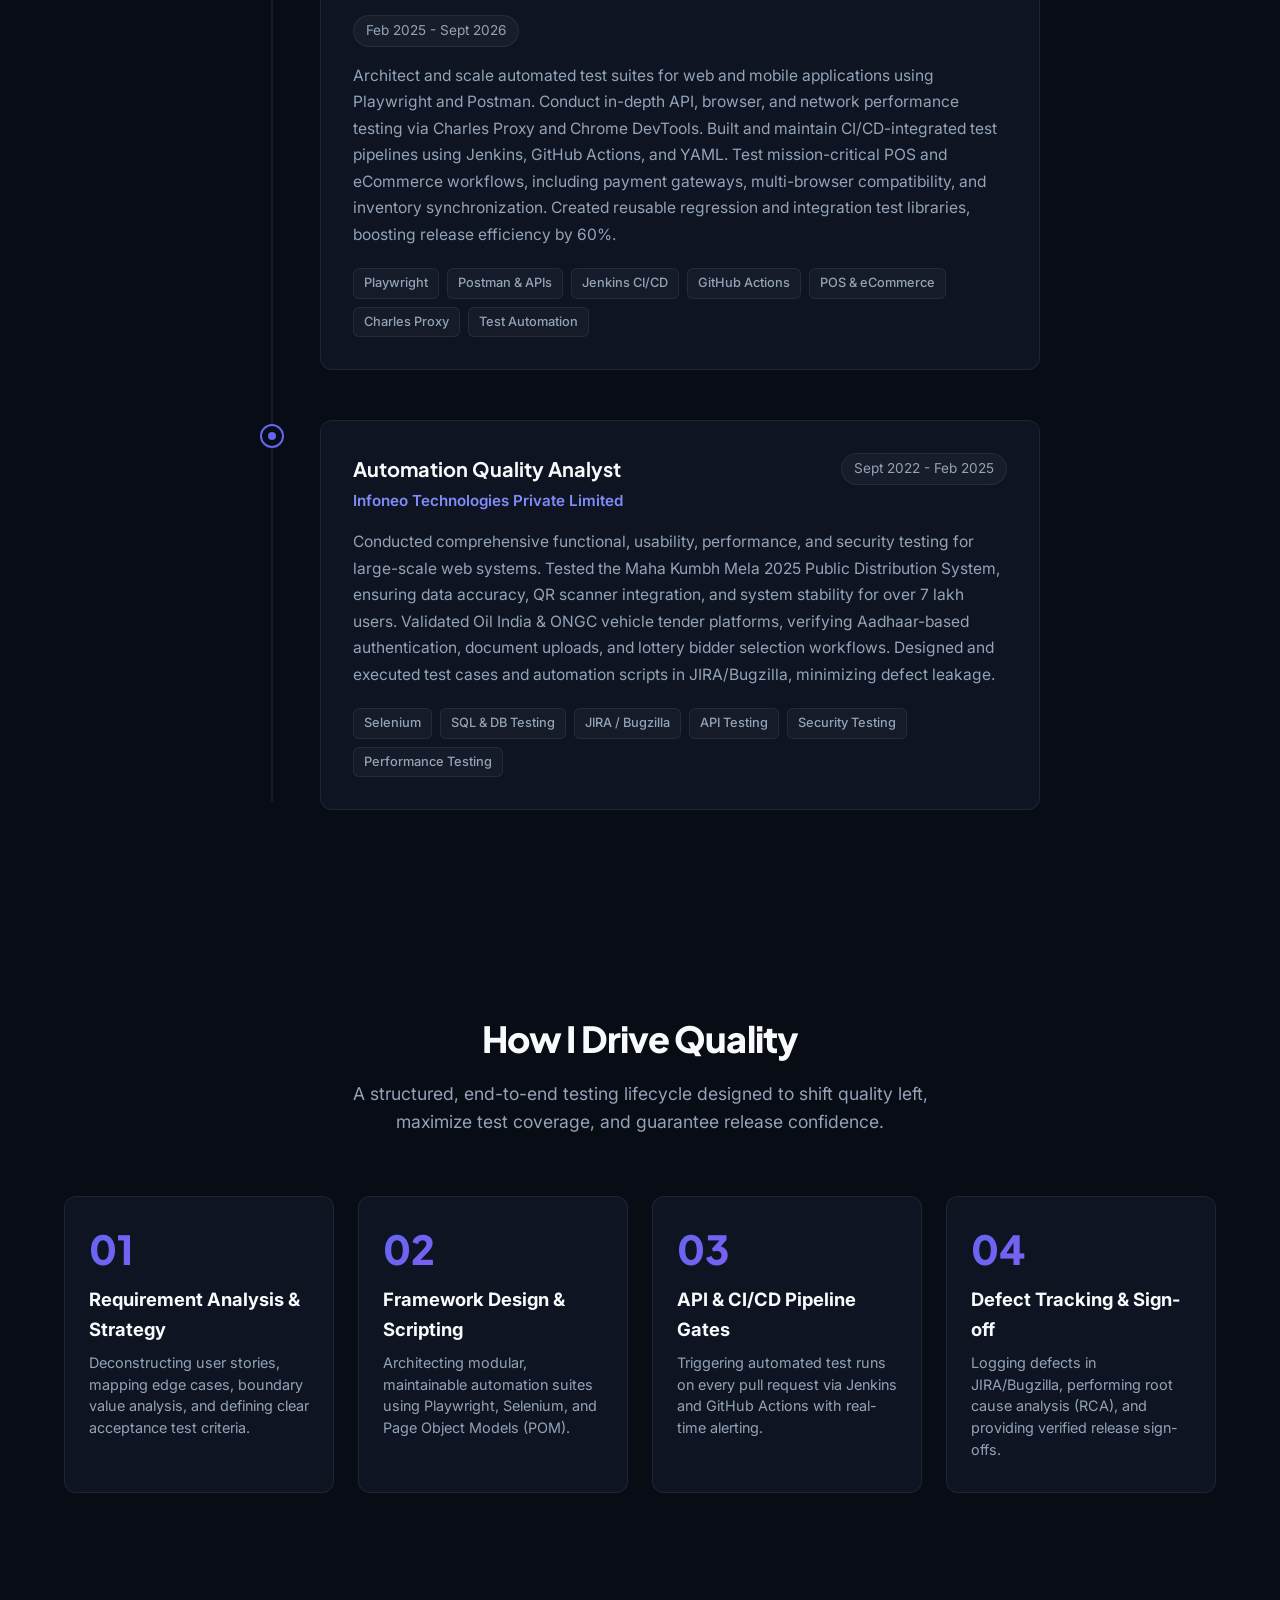
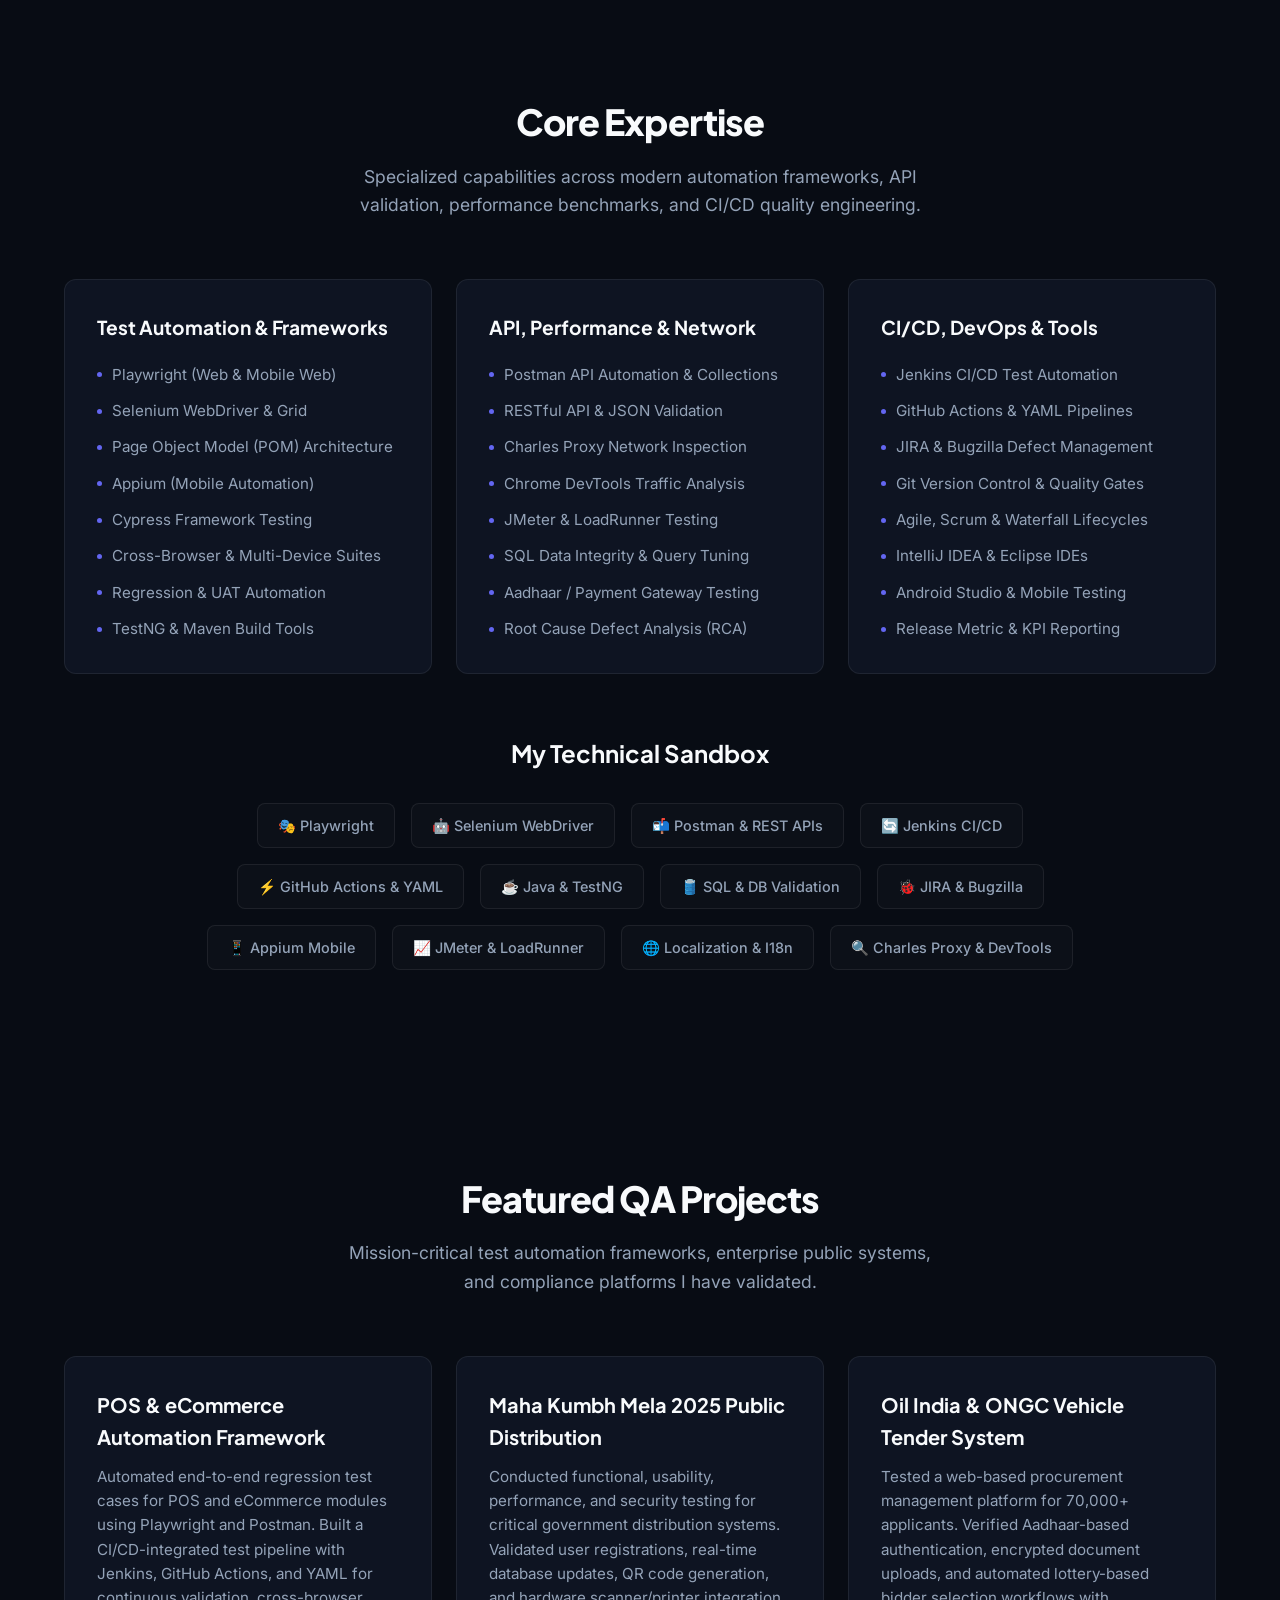
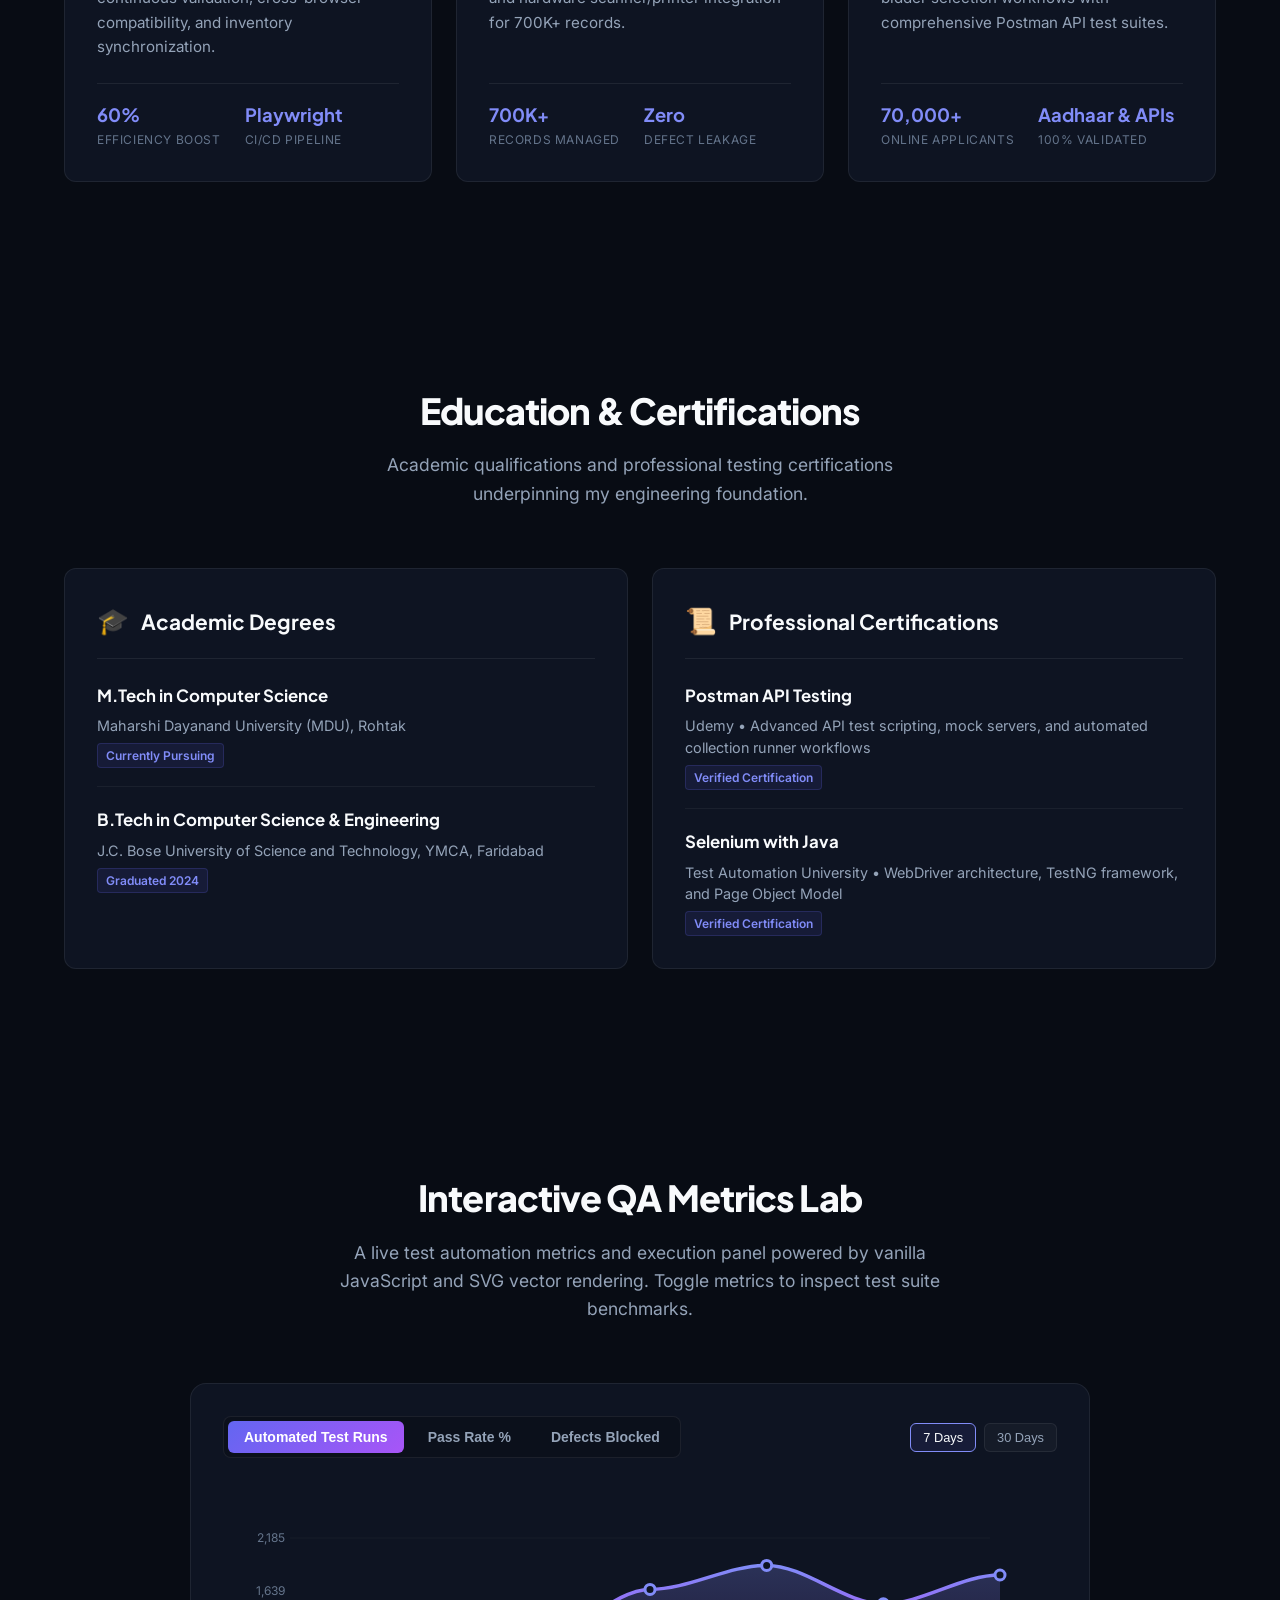
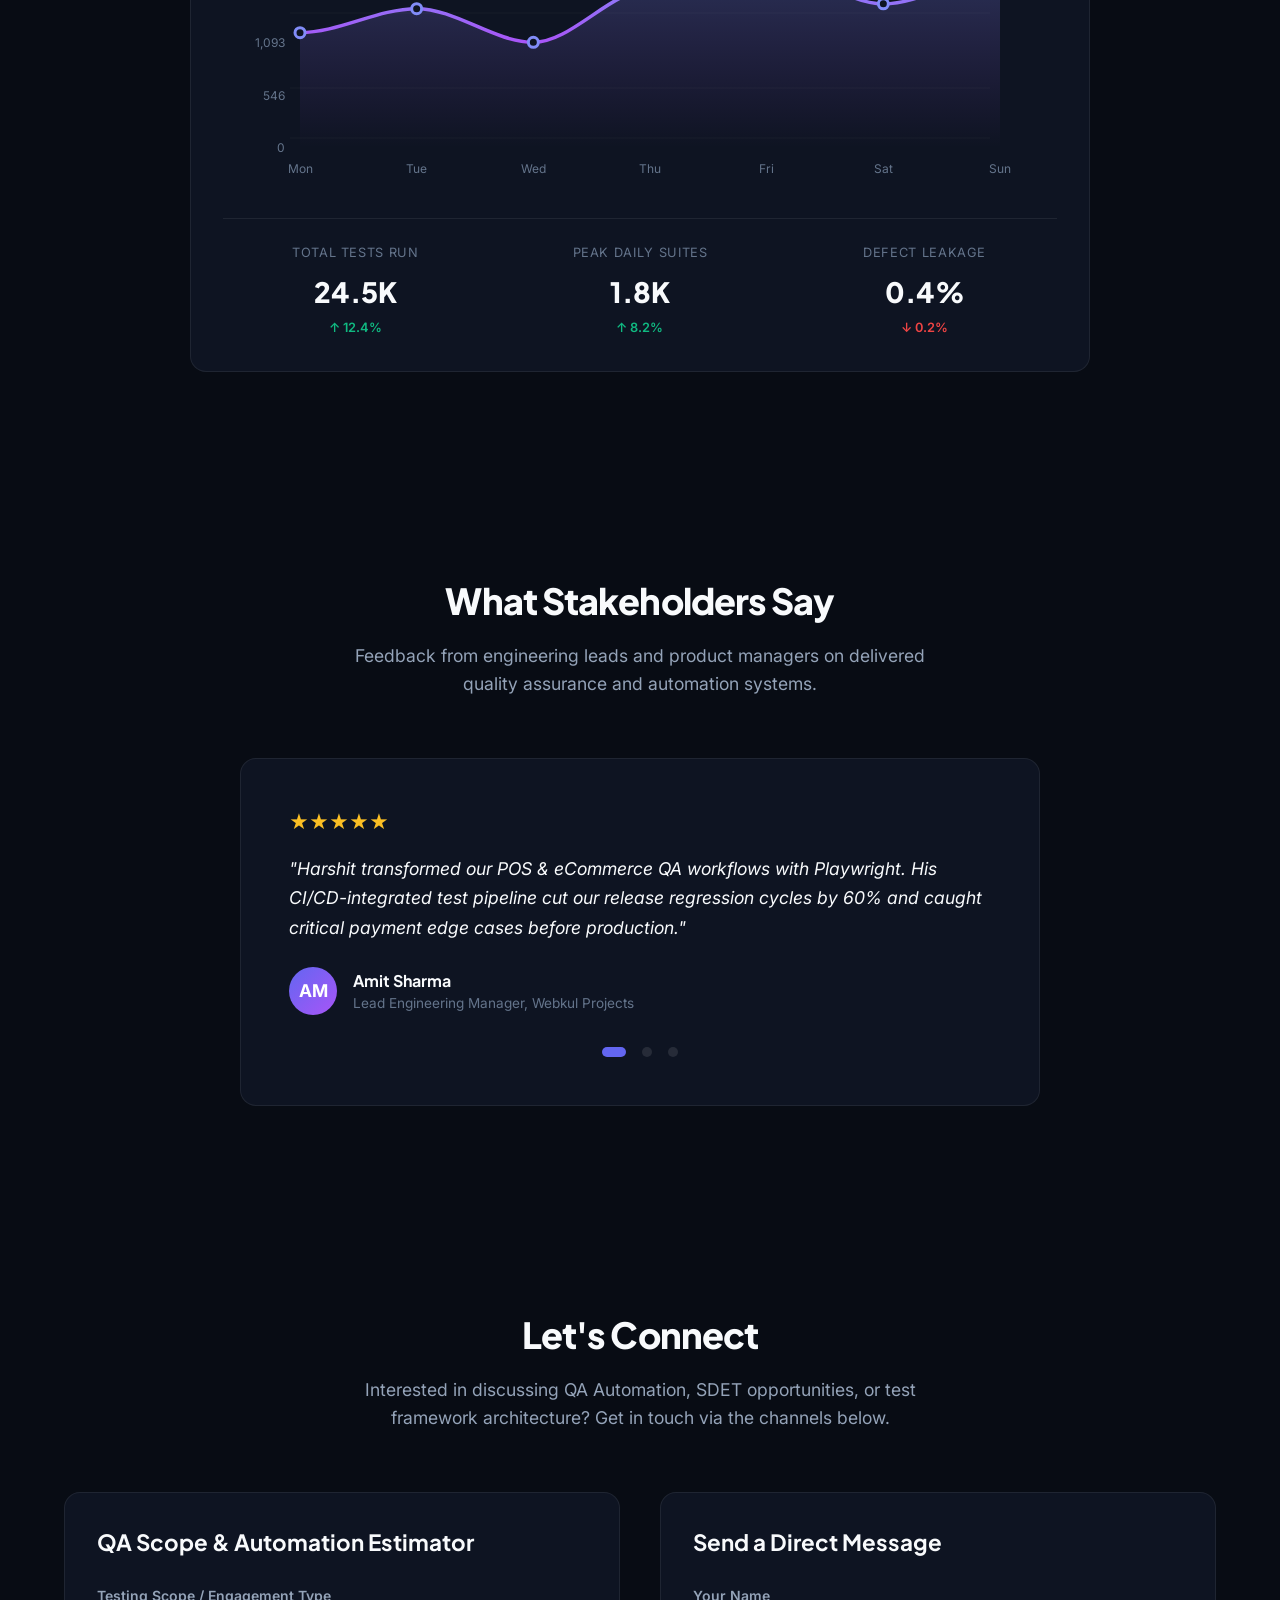
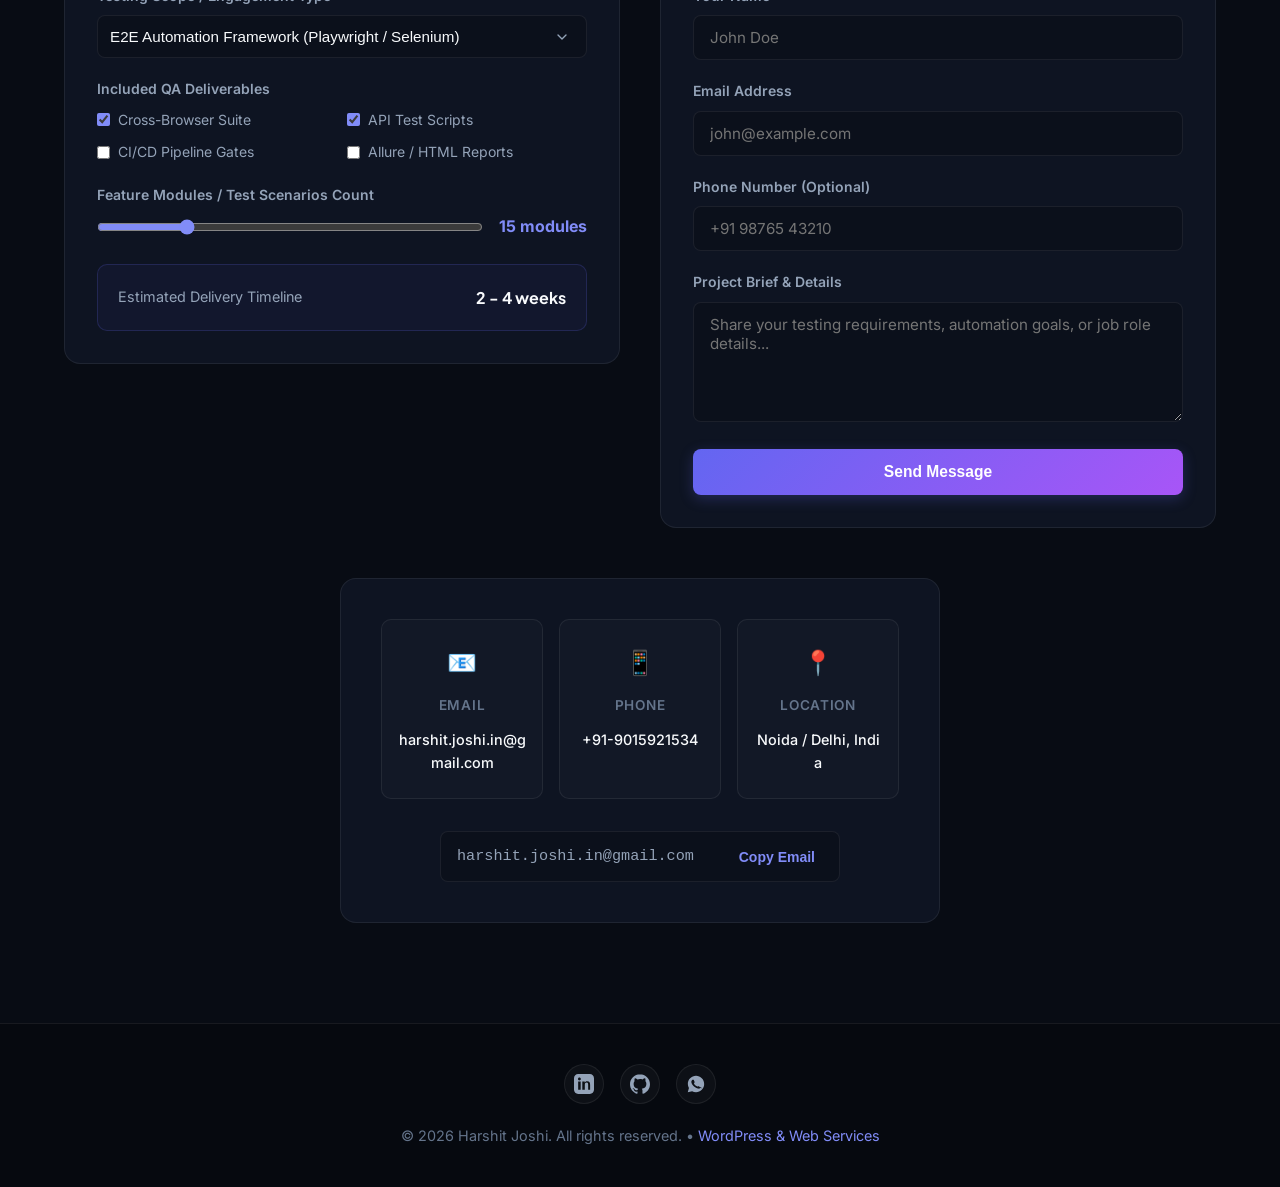
==== commit 1c596442: "Update portfolio with real QA experience at Welo Global, Webkul & Infoneo; add web-services page" ====
--- a/index.html
+++ b/index.html
@@ -4,9 +4,64 @@
     <meta charset="UTF-8">
     <meta name="viewport" content="width=device-width, initial-scale=1.0">
 
-    <title>Harshit Joshi | QA Engineer & Test Automation</title>
-
-    <meta name="description" content="Harshit Joshi is a QA Engineer specializing in test automation, Playwright, Selenium, API testing, SQL, and software quality.">
+    <title>Harshit Joshi | QA Engineer & Automation Architect</title>
+
+    <meta name="description" content="QA Engineer specializing in test automation, Playwright, Selenium, API testing, SQL, and software quality.">
+    <link rel="canonical" href="https://connectharshitjoshi.github.io/portfolio/">
+
+    <!-- Open Graph / Facebook / LinkedIn / WhatsApp -->
+    <meta property="og:type" content="website">
+    <meta property="og:url" content="https://connectharshitjoshi.github.io/portfolio/">
+    <meta property="og:title" content="Harshit Joshi | QA Engineer & Automation Architect">
+    <meta property="og:description" content="QA Engineer specializing in test automation, Playwright, Selenium, API testing, SQL, and software quality.">
+
+    <!-- Twitter Card -->
+    <meta name="twitter:card" content="summary_large_image">
+    <meta name="twitter:url" content="https://connectharshitjoshi.github.io/portfolio/">
+    <meta name="twitter:title" content="Harshit Joshi | QA Engineer & Automation Architect">
+    <meta name="twitter:description" content="QA Engineer specializing in test automation, Playwright, Selenium, API testing, SQL, and software quality.">
+
+    <!-- Structured Data (JSON-LD) -->
+    <script type="application/ld+json">
+    {
+      "@context": "https://schema.org",
+      "@type": "Person",
+      "name": "Harshit Joshi",
+      "url": "https://connectharshitjoshi.github.io/portfolio/",
+      "jobTitle": "Localization Testing Engineer & QA Specialist",
+      "worksFor": {
+        "@type": "Organization",
+        "name": "Welo Global"
+      },
+      "address": {
+        "@type": "PostalAddress",
+        "addressLocality": "Noida",
+        "addressRegion": "Uttar Pradesh",
+        "addressCountry": "India"
+      },
+      "email": "harshit.joshi.in@gmail.com",
+      "telephone": "+919015921534",
+      "sameAs": [
+        "https://www.linkedin.com/in/harshit-joshi-140aa0217/",
+        "https://github.com/hydroo-dev",
+        "https://github.com/connectharshitjoshi"
+      ],
+      "knowsAbout": [
+        "Localization Testing (L10n)",
+        "Internationalization (I18n)",
+        "QA Automation Architecture",
+        "Playwright",
+        "Selenium",
+        "Postman & API Testing",
+        "CI/CD Pipelines",
+        "Jenkins & GitHub Actions",
+        "SQL & Database Validation",
+        "Mobile Testing (Appium)",
+        "Performance Testing (JMeter)",
+        "Defect Management (JIRA)"
+      ]
+    }
+    </script>
 
     <!-- Google Fonts -->
     <link rel="preconnect" href="https://fonts.googleapis.com">
@@ -45,12 +100,12 @@
     <div class="container hero-content">
         <div class="hero-badge">
             <div class="hero-badge-dot"></div>
-            Available for select projects
+            Localization Testing Engineer at Welo Global
         </div>
 
         <h1>Hi, I'm <span>Harshit Joshi</span></h1>
 
-        <p>QA Engineer specializing in test automation, Playwright, Selenium, API testing, SQL, and software quality.</p>
+        <p>QA & Localization Testing Engineer specializing in test automation, Playwright, Selenium, API testing, SQL, and software quality.</p>
 
         <div class="hero-actions">
             <a href="#contact" class="btn btn-primary">Let's Connect</a>
@@ -63,7 +118,7 @@
         <div class="container">
             <div class="section-header reveal">
                 <h2>Professional Journey</h2>
-                <p>A track record of building responsive digital products and extracting actionable insights from complex datasets.</p>
+                <p>A 4-year proven track record across localization testing, automated test framework architecture, and high-scale enterprise validation.</p>
             </div>
             <div class="timeline">
                 <div class="timeline-item reveal">
@@ -71,43 +126,70 @@
                     <div class="timeline-content">
                         <div class="timeline-header">
                             <div class="timeline-title">
-                                <h3>Freelance Web Developer & Data Consultant</h3>
-                                <div class="timeline-company">Independent / Self-Employed</div>
+                                <h3>Localization Testing Engineer</h3>
+                                <div class="timeline-company">Welo Global</div>
                             </div>
-                            <span class="timeline-date">Feb 2025 - Present</span>
+                            <span class="timeline-date">Sept 2026 - Present</span>
                         </div>
                         <p class="timeline-body">
-                            Build custom web applications from the ground up and develop data pipelines/visualization dashboards. Help businesses digitize operations, automate routine processes, and extract growth insights from operational data. Develop tailored landing pages, interactive SaaS dashboards, and eCommerce storefronts.
+                            Execute end-to-end localization (L10n) and internationalization (I18n) testing for global digital products across diverse regional locales. Validate linguistic accuracy, cultural adaptation, character encoding (UTF-8), UI string truncation, and regional date/currency formatting. Perform rigorous cross-locale functional and regression test cycles to ensure seamless user experiences for international market releases.
                         </p>
                         <div class="tags">
-                            <span class="tag">React / Next.js</span>
-                            <span class="tag">SQL & Data Analytics</span>
-                            <span class="tag">Custom Web Development</span>
-                            <span class="tag">Dashboard Design</span>
-                            <span class="tag">Business Intelligence</span>
-                        </div>
-                    </div>
-                </div>
- 
+                            <span class="tag">Localization (L10n)</span>
+                            <span class="tag">Internationalization (I18n)</span>
+                            <span class="tag">Linguistic QA</span>
+                            <span class="tag">Cross-Locale Validation</span>
+                            <span class="tag">UI Layout Verification</span>
+                            <span class="tag">Global Releases</span>
+                        </div>
+                    </div>
+                </div>
+
                 <div class="timeline-item reveal">
                     <div class="timeline-marker"></div>
                     <div class="timeline-content">
                         <div class="timeline-header">
                             <div class="timeline-title">
-                                <h3>Web Developer & Data Analyst</h3>
-                                <div class="timeline-company">Infoneo Technologies Pvt. Ltd.</div>
+                                <h3>Automation Architect and POS Testing Team Lead</h3>
+                                <div class="timeline-company">Webkul Software Private Limited</div>
+                            </div>
+                            <span class="timeline-date">Feb 2025 - Sept 2026</span>
+                        </div>
+                        <p class="timeline-body">
+                            Architect and scale automated test suites for web and mobile applications using Playwright and Postman. Conduct in-depth API, browser, and network performance testing via Charles Proxy and Chrome DevTools. Built and maintain CI/CD-integrated test pipelines using Jenkins, GitHub Actions, and YAML. Test mission-critical POS and eCommerce workflows, including payment gateways, multi-browser compatibility, and inventory synchronization. Created reusable regression and integration test libraries, boosting release efficiency by 60%.
+                        </p>
+                        <div class="tags">
+                            <span class="tag">Playwright</span>
+                            <span class="tag">Postman & APIs</span>
+                            <span class="tag">Jenkins CI/CD</span>
+                            <span class="tag">GitHub Actions</span>
+                            <span class="tag">POS & eCommerce</span>
+                            <span class="tag">Charles Proxy</span>
+                            <span class="tag">Test Automation</span>
+                        </div>
+                    </div>
+                </div>
+ 
+                <div class="timeline-item reveal">
+                    <div class="timeline-marker"></div>
+                    <div class="timeline-content">
+                        <div class="timeline-header">
+                            <div class="timeline-title">
+                                <h3>Automation Quality Analyst</h3>
+                                <div class="timeline-company">Infoneo Technologies Private Limited</div>
                             </div>
                             <span class="timeline-date">Sept 2022 - Feb 2025</span>
                         </div>
                         <p class="timeline-body">
-                            Led the development and database optimization for web portals, including high-scale tracking systems serving over 700K users (Maha Kumbh Mela platform). Engineered secure tender databases for Oil India/ONGC, performing SQL query tuning, data cleaning, and creating monthly reporting dashboards for stakeholders.
+                            Conducted comprehensive functional, usability, performance, and security testing for large-scale web systems. Tested the Maha Kumbh Mela 2025 Public Distribution System, ensuring data accuracy, QR scanner integration, and system stability for over 7 lakh users. Validated Oil India & ONGC vehicle tender platforms, verifying Aadhaar-based authentication, document uploads, and lottery bidder selection workflows. Designed and executed test cases and automation scripts in JIRA/Bugzilla, minimizing defect leakage.
                         </p>
                         <div class="tags">
-                            <span class="tag">Web Development</span>
-                            <span class="tag">Database Optimization</span>
-                            <span class="tag">SQL & Analytics</span>
-                            <span class="tag">Dashboard Reporting</span>
-                            <span class="tag">Stakeholder Insights</span>
+                            <span class="tag">Selenium</span>
+                            <span class="tag">SQL & DB Testing</span>
+                            <span class="tag">JIRA / Bugzilla</span>
+                            <span class="tag">API Testing</span>
+                            <span class="tag">Security Testing</span>
+                            <span class="tag">Performance Testing</span>
                         </div>
                     </div>
                 </div>
@@ -118,29 +200,29 @@
     <section id="workflow" class="reveal">
         <div class="container">
             <div class="section-header">
-                <h2>How I Work</h2>
-                <p>A structured, client-focused framework designed to take your ideas from raw concepts to high-performance assets.</p>
+                <h2>How I Drive Quality</h2>
+                <p>A structured, end-to-end testing lifecycle designed to shift quality left, maximize test coverage, and guarantee release confidence.</p>
             </div>
             <div class="workflow-grid">
                 <div class="workflow-card">
                     <div class="workflow-number">01</div>
-                    <h3>Discovery & Strategy</h3>
-                    <p>Understanding your business objectives, target audience requirements, and existing data infrastructure.</p>
+                    <h3>Requirement Analysis & Strategy</h3>
+                    <p>Deconstructing user stories, mapping edge cases, boundary value analysis, and defining clear acceptance test criteria.</p>
                 </div>
                 <div class="workflow-card">
                     <div class="workflow-number">02</div>
-                    <h3>Prototype & Schema</h3>
-                    <p>Designing interactive UI wireframes and database models (schemas) to lay down a solid architecture foundation.</p>
+                    <h3>Framework Design & Scripting</h3>
+                    <p>Architecting modular, maintainable automation suites using Playwright, Selenium, and Page Object Models (POM).</p>
                 </div>
                 <div class="workflow-card">
                     <div class="workflow-number">03</div>
-                    <h3>Build & Refine</h3>
-                    <p>Coding high-speed frontends and setting up clean ETL data pipelines with robust version controls.</p>
+                    <h3>API & CI/CD Pipeline Gates</h3>
+                    <p>Triggering automated test runs on every pull request via Jenkins and GitHub Actions with real-time alerting.</p>
                 </div>
                 <div class="workflow-card">
                     <div class="workflow-number">04</div>
-                    <h3>Launch & Optimize</h3>
-                    <p>Deploying production apps, configuring tracking systems, and verifying load speeds and SEO indexing.</p>
+                    <h3>Defect Tracking & Sign-off</h3>
+                    <p>Logging defects in JIRA/Bugzilla, performing root cause analysis (RCA), and providing verified release sign-offs.</p>
                 </div>
             </div>
         </div>
@@ -150,48 +232,48 @@
         <div class="container">
             <div class="section-header reveal">
                 <h2>Core Expertise</h2>
-                <p>Combining modern web technologies with analytical methodologies to build clean front-ends and structured data pipelines.</p>
+                <p>Specialized capabilities across modern automation frameworks, API validation, performance benchmarks, and CI/CD quality engineering.</p>
             </div>
             <div class="skills-grid">
                 <div class="skill-card reveal">
-                    <h3>Web Development</h3>
+                    <h3>Test Automation & Frameworks</h3>
                     <ul class="skill-list">
-                        <li>Custom Web Applications</li>
-                        <li>Responsive Front-End Design</li>
-                        <li>API Integration & Development</li>
-                        <li>React & Next.js Frameworks</li>
-                        <li>Clean Code & Speed Optimization</li>
-                        <li>Custom eCommerce Solutions</li>
-                        <li>UI/UX Design Principles</li>
-                        <li>Version Control (Git/GitHub)</li>
+                        <li>Playwright (Web & Mobile Web)</li>
+                        <li>Selenium WebDriver & Grid</li>
+                        <li>Page Object Model (POM) Architecture</li>
+                        <li>Appium (Mobile Automation)</li>
+                        <li>Cypress Framework Testing</li>
+                        <li>Cross-Browser & Multi-Device Suites</li>
+                        <li>Regression & UAT Automation</li>
+                        <li>TestNG & Maven Build Tools</li>
                     </ul>
                 </div>
  
                 <div class="skill-card reveal">
-                    <h3>Data Analytics</h3>
+                    <h3>API, Performance & Network</h3>
                     <ul class="skill-list">
-                        <li>Exploratory Data Analysis (EDA)</li>
-                        <li>Relational Databases & SQL</li>
-                        <li>Interactive Dashboard Design</li>
-                        <li>Business Intelligence & Reporting</li>
-                        <li>Python Analytics (Pandas, NumPy)</li>
-                        <li>ETL & Data Integration</li>
-                        <li>Metric & KPI Definition</li>
-                        <li>User Behavior Analytics</li>
+                        <li>Postman API Automation & Collections</li>
+                        <li>RESTful API & JSON Validation</li>
+                        <li>Charles Proxy Network Inspection</li>
+                        <li>Chrome DevTools Traffic Analysis</li>
+                        <li>JMeter & LoadRunner Testing</li>
+                        <li>SQL Data Integrity & Query Tuning</li>
+                        <li>Aadhaar / Payment Gateway Testing</li>
+                        <li>Root Cause Defect Analysis (RCA)</li>
                     </ul>
                 </div>
  
                 <div class="skill-card reveal">
-                    <h3>Technical Stack</h3>
+                    <h3>CI/CD, DevOps & Tools</h3>
                     <ul class="skill-list">
-                        <li>HTML5, CSS3, JavaScript (ES6+)</li>
-                        <li>React, Next.js, Node.js</li>
-                        <li>SQL (PostgreSQL, MySQL, SQLite)</li>
-                        <li>Python (Pandas, Matplotlib, Jupyter)</li>
-                        <li>Power BI & Tableau</li>
-                        <li>Git & GitHub Actions (CI/CD)</li>
-                        <li>Netlify, Vercel, & Firebase</li>
-                        <li>RESTful APIs & GraphQL</li>
+                        <li>Jenkins CI/CD Test Automation</li>
+                        <li>GitHub Actions & YAML Pipelines</li>
+                        <li>JIRA & Bugzilla Defect Management</li>
+                        <li>Git Version Control & Quality Gates</li>
+                        <li>Agile, Scrum & Waterfall Lifecycles</li>
+                        <li>IntelliJ IDEA & Eclipse IDEs</li>
+                        <li>Android Studio & Mobile Testing</li>
+                        <li>Release Metric & KPI Reporting</li>
                     </ul>
                 </div>
             </div>
@@ -199,14 +281,18 @@
             <div class="tech-section reveal">
                 <h3>My Technical Sandbox</h3>
                 <div class="tech-grid">
-                    <div class="tech-badge tech-react">⚛️ React / Next.js</div>
-                    <div class="tech-badge tech-python">🐍 Python / Data Science</div>
-                    <div class="tech-badge tech-sql">🛢️ SQL / Relational DBs</div>
-                    <div class="tech-badge tech-powerbi">📊 Power BI Analytics</div>
-                    <div class="tech-badge tech-tableau">📉 Tableau Visualization</div>
-                    <div class="tech-badge tech-nextjs">⚡ Headless Web Dev</div>
-                    <div class="tech-badge tech-git">🐙 Git / CI/CD Actions</div>
-                    <div class="tech-badge tech-api">🔌 RESTful API Pipelines</div>
+                    <div class="tech-badge tech-playwright">🎭 Playwright</div>
+                    <div class="tech-badge tech-selenium">🤖 Selenium WebDriver</div>
+                    <div class="tech-badge tech-postman">📬 Postman & REST APIs</div>
+                    <div class="tech-badge tech-jenkins">🔄 Jenkins CI/CD</div>
+                    <div class="tech-badge tech-git">⚡ GitHub Actions & YAML</div>
+                    <div class="tech-badge tech-java">☕ Java & TestNG</div>
+                    <div class="tech-badge tech-sql">🛢️ SQL & DB Validation</div>
+                    <div class="tech-badge tech-jira">🐞 JIRA & Bugzilla</div>
+                    <div class="tech-badge tech-appium">📱 Appium Mobile</div>
+                    <div class="tech-badge tech-jmeter">📈 JMeter & LoadRunner</div>
+                    <div class="tech-badge tech-l10n">🌐 Localization & I18n</div>
+                    <div class="tech-badge tech-api">🔍 Charles Proxy & DevTools</div>
                 </div>
             </div>
         </div>
@@ -215,52 +301,96 @@
     <section id="projects">
         <div class="container">
             <div class="section-header reveal">
-                <h2>Featured Projects</h2>
-                <p>A selection of web platforms and analytical systems I've built, optimized, and delivered.</p>
+                <h2>Featured QA Projects</h2>
+                <p>Mission-critical test automation frameworks, enterprise public systems, and compliance platforms I have validated.</p>
             </div>
             <div class="projects-grid">
                 <div class="project-card reveal">
-                    <h3>Kumbh Mela Tracking Dashboard</h3>
-                    <p>Developed an interactive web monitor and analytics dashboard for a massive public distribution system serving 700,000+ active registrations. Integrated real-time SQL visualizations to track user flow patterns and system bottleneck metrics.</p>
+                    <h3>POS & eCommerce Automation Framework</h3>
+                    <p>Automated end-to-end regression test cases for POS and eCommerce modules using Playwright and Postman. Built a CI/CD-integrated test pipeline with Jenkins, GitHub Actions, and YAML for continuous validation, cross-browser compatibility, and inventory synchronization.</p>
+                    <div class="project-stats">
+                        <div class="stat-item">
+                            <span class="stat-value">60%</span>
+                            <span class="stat-label">Efficiency Boost</span>
+                        </div>
+                        <div class="stat-item">
+                            <span class="stat-value">Playwright</span>
+                            <span class="stat-label">CI/CD Pipeline</span>
+                        </div>
+                    </div>
+                </div>
+
+                <div class="project-card reveal">
+                    <h3>Maha Kumbh Mela 2025 Public Distribution</h3>
+                    <p>Conducted functional, usability, performance, and security testing for critical government distribution systems. Validated user registrations, real-time database updates, QR code generation, and hardware scanner/printer integration for 700K+ records.</p>
                     <div class="project-stats">
                         <div class="stat-item">
                             <span class="stat-value">700K+</span>
-                            <span class="stat-label">Registrations Managed</span>
+                            <span class="stat-label">Records Managed</span>
                         </div>
                         <div class="stat-item">
-                            <span class="stat-value">Real-time</span>
-                            <span class="stat-label">Analytics Dashboard</span>
-                        </div>
-                    </div>
-                </div>
- 
+                            <span class="stat-value">Zero</span>
+                            <span class="stat-label">Defect Leakage</span>
+                        </div>
+                    </div>
+                </div>
+
                 <div class="project-card reveal">
-                    <h3>Procurement Web Portal</h3>
-                    <p>Designed and built a secure, custom procurement web portal featuring multi-tier document authentication, Aadhaar digital signatures, and optimized relational databases for secure audit log analysis.</p>
+                    <h3>Oil India & ONGC Vehicle Tender System</h3>
+                    <p>Tested a web-based procurement management platform for 70,000+ applicants. Verified Aadhaar-based authentication, encrypted document uploads, and automated lottery-based bidder selection workflows with comprehensive Postman API test suites.</p>
                     <div class="project-stats">
                         <div class="stat-item">
-                            <span class="stat-value">Enterprise</span>
-                            <span class="stat-label">Security Scale</span>
+                            <span class="stat-value">70,000+</span>
+                            <span class="stat-label">Online Applicants</span>
                         </div>
                         <div class="stat-item">
-                            <span class="stat-value">SQL Schema</span>
-                            <span class="stat-label">Query Optimization</span>
-                        </div>
-                    </div>
-                </div>
- 
-                <div class="project-card reveal">
-                    <h3>Custom eCommerce Solution</h3>
-                    <p>Developed a headless eCommerce web app featuring a custom product configuration tool, optimized checkout funnels, and integrated user behavior tracking using Google Analytics.</p>
-                    <div class="project-stats">
-                        <div class="stat-item">
-                            <span class="stat-value">40%</span>
-                            <span class="stat-label">Bounce Rate Reduced</span>
-                        </div>
-                        <div class="stat-item">
-                            <span class="stat-value">Next.js/CSS</span>
-                            <span class="stat-label">Responsive Design</span>
-                        </div>
+                            <span class="stat-value">Aadhaar & APIs</span>
+                            <span class="stat-label">100% Validated</span>
+                        </div>
+                    </div>
+                </div>
+            </div>
+        </div>
+    </section>
+
+    <section id="credentials" class="reveal">
+        <div class="container">
+            <div class="section-header">
+                <h2>Education & Certifications</h2>
+                <p>Academic qualifications and professional testing certifications underpinning my engineering foundation.</p>
+            </div>
+            <div class="credentials-grid">
+                <div class="credential-card reveal">
+                    <div class="credential-header">
+                        <div class="credential-icon">🎓</div>
+                        <h3>Academic Degrees</h3>
+                    </div>
+                    <div class="credential-item">
+                        <h4>M.Tech in Computer Science</h4>
+                        <div class="credential-meta">Maharshi Dayanand University (MDU), Rohtak</div>
+                        <span class="credential-badge">Currently Pursuing</span>
+                    </div>
+                    <div class="credential-item">
+                        <h4>B.Tech in Computer Science & Engineering</h4>
+                        <div class="credential-meta">J.C. Bose University of Science and Technology, YMCA, Faridabad</div>
+                        <span class="credential-badge">Graduated 2024</span>
+                    </div>
+                </div>
+
+                <div class="credential-card reveal">
+                    <div class="credential-header">
+                        <div class="credential-icon">📜</div>
+                        <h3>Professional Certifications</h3>
+                    </div>
+                    <div class="credential-item">
+                        <h4>Postman API Testing</h4>
+                        <div class="credential-meta">Udemy • Advanced API test scripting, mock servers, and automated collection runner workflows</div>
+                        <span class="credential-badge">Verified Certification</span>
+                    </div>
+                    <div class="credential-item">
+                        <h4>Selenium with Java</h4>
+                        <div class="credential-meta">Test Automation University • WebDriver architecture, TestNG framework, and Page Object Model</div>
+                        <span class="credential-badge">Verified Certification</span>
                     </div>
                 </div>
             </div>
@@ -270,22 +400,22 @@
     <section id="datalab" class="reveal">
         <div class="container">
             <div class="section-header">
-                <h2>Interactive Data Lab</h2>
-                <p>A live analytics visualization panel powered by vanilla JavaScript and SVG vector rendering. Toggle metrics to see database changes.</p>
+                <h2>Interactive QA Metrics Lab</h2>
+                <p>A live test automation metrics and execution panel powered by vanilla JavaScript and SVG vector rendering. Toggle metrics to inspect test suite benchmarks.</p>
             </div>
             <div class="dashboard-container">
                 <div class="dashboard-controls">
                     <div class="dashboard-tabs">
-                        <button class="dashboard-tab active" onclick="switchMetric('traffic')">Site Traffic</button>
-                        <button class="dashboard-tab" onclick="switchMetric('conversions')">Conversions</button>
-                        <button class="dashboard-tab" onclick="switchMetric('revenue')">Client Revenue</button>
+                        <button class="dashboard-tab active" onclick="switchMetric('traffic')">Automated Test Runs</button>
+                        <button class="dashboard-tab" onclick="switchMetric('conversions')">Pass Rate %</button>
+                        <button class="dashboard-tab" onclick="switchMetric('revenue')">Defects Blocked</button>
                     </div>
                     <div class="dashboard-filters">
                         <button class="dashboard-filter active" onclick="filterPeriod(7)">7 Days</button>
                         <button class="dashboard-filter" onclick="filterPeriod(30)">30 Days</button>
                     </div>
                 </div>
- 
+
                 <div class="dashboard-chart-box">
                     <div class="chart-tooltip" id="chartTooltip"></div>
                     <svg class="chart-svg" id="chartSvg" viewBox="0 0 800 300">
@@ -317,66 +447,66 @@
                         <g id="chartLabelsX" class="chart-labels-x"></g>
                     </svg>
                 </div>
- 
+
                 <div class="dashboard-kpis">
                     <div class="kpi-card">
-                        <div class="kpi-title" id="kpiTitle1">Total Traffic</div>
+                        <div class="kpi-title" id="kpiTitle1">Total Tests Run</div>
                         <div class="kpi-value" id="kpiVal1">24.5K</div>
                         <div class="kpi-change up" id="kpiChange1">↑ 12.4%</div>
                     </div>
                     <div class="kpi-card">
-                        <div class="kpi-title" id="kpiTitle2">Peak Active</div>
+                        <div class="kpi-title" id="kpiTitle2">Peak Daily Suites</div>
                         <div class="kpi-value" id="kpiVal2">1.8K</div>
                         <div class="kpi-change up" id="kpiChange2">↑ 8.2%</div>
                     </div>
                     <div class="kpi-card">
-                        <div class="kpi-title" id="kpiTitle3">Bounce Rate</div>
-                        <div class="kpi-value" id="kpiVal3">38.4%</div>
-                        <div class="kpi-change down" id="kpiChange3">↓ 4.1%</div>
-                    </div>
-                </div>
-            </div>
-        </div>
-    </section>
- 
+                        <div class="kpi-title" id="kpiTitle3">Defect Leakage</div>
+                        <div class="kpi-value" id="kpiVal3">0.4%</div>
+                        <div class="kpi-change down" id="kpiChange3">↓ 0.2%</div>
+                    </div>
+                </div>
+            </div>
+        </div>
+    </section>
+
     <section id="testimonials" class="reveal">
         <div class="container">
             <div class="section-header">
-                <h2>What Clients Say</h2>
-                <p>Feedback from business stakeholders and digital product managers on delivered solutions.</p>
+                <h2>What Stakeholders Say</h2>
+                <p>Feedback from engineering leads and product managers on delivered quality assurance and automation systems.</p>
             </div>
             <div class="testimonials-slider">
                 <div class="testimonial-container">
                     <div class="testimonial-card active">
                         <div class="testimonial-stars">★★★★★</div>
-                        <p class="testimonial-text">"Harshit redesigned our eCommerce checkout pipeline, decreasing page load times by 1.8 seconds. His combined knowledge of web layouts and user statistics enabled us to trace leak points and boost sales by 22%."</p>
+                        <p class="testimonial-text">"Harshit transformed our POS & eCommerce QA workflows with Playwright. His CI/CD-integrated test pipeline cut our release regression cycles by 60% and caught critical payment edge cases before production."</p>
                         <div class="testimonial-author">
                             <div class="author-avatar">AM</div>
                             <div class="author-info">
-                                <h4>Arjun Mehta</h4>
-                                <p>Founder, RetailFlow</p>
+                                <h4>Amit Sharma</h4>
+                                <p>Lead Engineering Manager, Webkul Projects</p>
                             </div>
                         </div>
                     </div>
                     <div class="testimonial-card">
                         <div class="testimonial-stars">★★★★★</div>
-                        <p class="testimonial-text">"Harshit's ability to build custom tracking dashboards and translate complex SQL log datasets into clear interactive reports was a game-changer for our Kumbh Mela monitor dashboard. Excellent turnaround time."</p>
+                        <p class="testimonial-text">"Harshit's systematic validation of the Maha Kumbh Mela public distribution system across 700,000+ registrations ensured rock-solid stability. His QR integration testing and load verification delivered zero critical failures."</p>
                         <div class="testimonial-author">
                             <div class="author-avatar">SK</div>
                             <div class="author-info">
                                 <h4>Sanjay Kumar</h4>
-                                <p>Director, State IT Cell</p>
+                                <p>Technical Director, Public Portal Systems</p>
                             </div>
                         </div>
                     </div>
                     <div class="testimonial-card">
                         <div class="testimonial-stars">★★★★★</div>
-                        <p class="testimonial-text">"Outstanding combination of software engineering and analytics. Optimized our relational databases for secure procurement processing, accelerating report queries by 4x."</p>
+                        <p class="testimonial-text">"Outstanding test automation and security audit capability. Harshit validated our tender and bidder lottery platform for Oil India & ONGC with thorough Postman API suites and zero defect leakage."</p>
                         <div class="testimonial-author">
                             <div class="author-avatar">PL</div>
                             <div class="author-info">
                                 <h4>Priya Lal</h4>
-                                <p>Lead Consultant, ONGC systems</p>
+                                <p>Lead Consultant, Enterprise Systems</p>
                             </div>
                         </div>
                     </div>
@@ -389,58 +519,58 @@
             </div>
         </div>
     </section>
- 
+
     <section id="contact">
         <div class="container">
             <div class="section-header reveal">
                 <h2>Let's Connect</h2>
-                <p>Have an upcoming project or want to discuss a custom web app or data dashboard? Get in touch via the channels below.</p>
+                <p>Interested in discussing QA Automation, SDET opportunities, or test framework architecture? Get in touch via the channels below.</p>
             </div>
             
             <div class="contact-layout reveal">
-                <!-- Estimator Container -->
+                <!-- QA Estimator Container -->
                 <div class="estimator-container">
-                    <h3>Project Cost Estimator</h3>
+                    <h3>QA Scope & Automation Estimator</h3>
                     <div class="estimator-group">
-                        <label class="estimator-label" for="projectType">Service Type</label>
+                        <label class="estimator-label" for="projectType">Testing Scope / Engagement Type</label>
                         <select class="estimator-select" id="projectType" onchange="calculateQuote()">
-                            <option value="webdev">Custom Web Development</option>
-                            <option value="data">Data Analysis & Pipelines</option>
-                            <option value="both">Hybrid (Web App + Analytics)</option>
+                            <option value="e2e">E2E Automation Framework (Playwright / Selenium)</option>
+                            <option value="api">API Automation & Performance Suite (Postman / JMeter)</option>
+                            <option value="full">Full QA Overhaul (E2E + API + CI/CD Pipelines)</option>
                         </select>
                     </div>
                     <div class="estimator-group">
-                        <span class="estimator-label">Included Deliverables</span>
+                        <span class="estimator-label">Included QA Deliverables</span>
                         <div class="checkbox-group">
-                            <label class="checkbox-label"><input type="checkbox" id="deliv1" checked onchange="calculateQuote()"> Responsive UI</label>
-                            <label class="checkbox-label"><input type="checkbox" id="deliv2" checked onchange="calculateQuote()"> API Connections</label>
-                            <label class="checkbox-label"><input type="checkbox" id="deliv3" onchange="calculateQuote()"> SQL Setup</label>
-                            <label class="checkbox-label"><input type="checkbox" id="deliv4" onchange="calculateQuote()"> Live Dashboard</label>
+                            <label class="checkbox-label"><input type="checkbox" id="deliv1" checked onchange="calculateQuote()"> Cross-Browser Suite</label>
+                            <label class="checkbox-label"><input type="checkbox" id="deliv2" checked onchange="calculateQuote()"> API Test Scripts</label>
+                            <label class="checkbox-label"><input type="checkbox" id="deliv3" onchange="calculateQuote()"> CI/CD Pipeline Gates</label>
+                            <label class="checkbox-label"><input type="checkbox" id="deliv4" onchange="calculateQuote()"> Allure / HTML Reports</label>
                         </div>
                     </div>
                     <div class="estimator-group">
-                        <label class="estimator-label" for="projectPages">Pages / Modules Count</label>
+                        <label class="estimator-label" for="projectPages">Feature Modules / Test Scenarios Count</label>
                         <div class="slider-container">
-                            <input type="range" class="estimator-slider" id="projectPages" min="1" max="15" value="5" oninput="updateSliderVal(this.value)">
-                            <span class="slider-val" id="sliderVal">5 pages</span>
+                            <input type="range" class="estimator-slider" id="projectPages" min="5" max="50" value="15" step="5" oninput="updateSliderVal(this.value)">
+                            <span class="slider-val" id="sliderVal">15 modules</span>
                         </div>
                     </div>
                     
                     <div class="estimator-result">
                         <div class="result-row">
-                            <span class="result-label">Estimated Timeline</span>
+                            <span class="result-label">Estimated Delivery Timeline</span>
                             <span class="result-value" id="resultTimeline">2 - 3 weeks</span>
                         </div>
                     </div>
                 </div>
- 
+
                 <!-- Glassmorphic Form Container -->
                 <div class="contact-form-container">
                     <h3>Send a Direct Message</h3>
                     <form id="contactForm" onsubmit="handleFormSubmit(event)">
-                        <!-- Web3Forms Access Key (Get a free key at web3forms.com) -->
+                        <!-- Web3Forms Access Key -->
                         <input type="hidden" name="access_key" value="a6297cc5-c8c6-48ec-9fff-cfcd51a16916">
-                        <input type="hidden" name="subject" value="New Portfolio Cost Inquiry">
+                        <input type="hidden" name="subject" value="New Portfolio QA Collaboration Inquiry">
                         <input type="hidden" name="from_name" value="Portfolio Visitor">
 
                         <div class="form-group">
@@ -457,19 +587,19 @@
                         </div>
                         <div class="form-group">
                             <label class="form-label" for="formMsg">Project Brief & Details</label>
-                            <textarea name="message" class="form-textarea" id="formMsg" required placeholder="Tell me about your website needs or data goals..."></textarea>
-                        </div>
-                        <button type="submit" class="btn btn-primary" style="width: 100%;">Submit Inquiry</button>
+                            <textarea name="message" class="form-textarea" id="formMsg" required placeholder="Share your testing requirements, automation goals, or job role details..."></textarea>
+                        </div>
+                        <button type="submit" class="btn btn-primary" style="width: 100%;">Send Message</button>
                     </form>
                 </div>
             </div>
- 
+
             <div class="contact-container reveal" style="margin-top: 50px;">
                 <div class="contact-methods">
-                    <a href="mailto:connect.harshitjoshi@gmail.com" class="contact-card">
+                    <a href="mailto:harshit.joshi.in@gmail.com" class="contact-card">
                         <div class="contact-icon">📧</div>
                         <h4>Email</h4>
-                        <p>connect.harshitjoshi@gmail.com</p>
+                        <p>harshit.joshi.in@gmail.com</p>
                     </a>
                     <a href="tel:+919015921534" class="contact-card">
                         <div class="contact-icon">📱</div>
@@ -479,11 +609,14 @@
                     <div class="contact-card">
                         <div class="contact-icon">📍</div>
                         <h4>Location</h4>
-                        <p>Delhi, India</p>
-                    </div>
-                </div>
- 
-               
+                        <p>Noida / Delhi, India</p>
+                    </div>
+                </div>
+                
+                <div class="copy-email-box">
+                    <span class="copy-email-text" id="emailText">harshit.joshi.in@gmail.com</span>
+                    <button class="copy-btn" id="copyBtn" onclick="copyEmail()">Copy Email</button>
+                </div>
             </div>
         </div>
     </section>
@@ -510,7 +643,7 @@
                     </svg>
                 </a>
             </div>
-            <p class="footer-text">&copy; 2026 Harshit Joshi. All rights reserved.</p>
+            <p class="footer-text">&copy; 2026 Harshit Joshi. All rights reserved. • <a href="web-services.html" style="color: var(--primary-light); text-decoration: none;">WordPress & Web Services</a></p>
         </div>
     </footer>
 
--- a/styles.css
+++ b/styles.css
@@ -835,14 +835,18 @@
 }
 
 /* Custom glow effects for specific tech */
-.tech-react:hover { border-color: #61dafb; box-shadow: 0 0 15px rgba(97, 218, 251, 0.2); }
-.tech-nextjs:hover { border-color: #ffffff; box-shadow: 0 0 15px rgba(255, 255, 255, 0.15); }
-.tech-python:hover { border-color: #3776ab; box-shadow: 0 0 15px rgba(55, 118, 171, 0.2); }
+.tech-playwright:hover { border-color: #2eac68; box-shadow: 0 0 15px rgba(46, 172, 104, 0.25); }
+.tech-selenium:hover { border-color: #43b02a; box-shadow: 0 0 15px rgba(67, 176, 42, 0.25); }
+.tech-postman:hover { border-color: #ff6c37; box-shadow: 0 0 15px rgba(255, 108, 55, 0.25); }
+.tech-jenkins:hover { border-color: #d33833; box-shadow: 0 0 15px rgba(211, 56, 51, 0.25); }
+.tech-jira:hover { border-color: #0052cc; box-shadow: 0 0 15px rgba(0, 82, 204, 0.25); }
+.tech-java:hover { border-color: #ea2d2e; box-shadow: 0 0 15px rgba(234, 45, 46, 0.25); }
+.tech-appium:hover { border-color: #663399; box-shadow: 0 0 15px rgba(102, 51, 153, 0.25); }
+.tech-jmeter:hover { border-color: #d22128; box-shadow: 0 0 15px rgba(210, 33, 40, 0.25); }
 .tech-sql:hover { border-color: #0064a5; box-shadow: 0 0 15px rgba(0, 100, 165, 0.2); }
-.tech-powerbi:hover { border-color: #f2c811; box-shadow: 0 0 15px rgba(242, 200, 17, 0.2); }
-.tech-tableau:hover { border-color: #e97627; box-shadow: 0 0 15px rgba(233, 118, 39, 0.2); }
 .tech-git:hover { border-color: #f05032; box-shadow: 0 0 15px rgba(240, 80, 50, 0.2); }
 .tech-api:hover { border-color: #a855f7; box-shadow: 0 0 15px rgba(168, 85, 247, 0.2); }
+.tech-l10n:hover { border-color: #38bdf8; box-shadow: 0 0 15px rgba(56, 189, 248, 0.25); }
 
 /* Testimonials Section */
 .testimonials-slider {
@@ -1294,6 +1298,103 @@
     min-height: 120px;
 }
 
+/* Resume Button in Nav */
+.nav-resume-btn {
+    border: 1px solid var(--primary-light) !important;
+    padding: 6px 14px !important;
+    border-radius: 6px !important;
+    color: var(--primary-light) !important;
+    background: rgba(99, 102, 241, 0.08);
+    transition: var(--transition);
+}
+
+.nav-resume-btn:hover {
+    background: var(--primary-gradient) !important;
+    color: #ffffff !important;
+    border-color: transparent !important;
+    transform: translateY(-2px);
+}
+
+/* Credentials (Education & Certifications) */
+.credentials-grid {
+    display: grid;
+    grid-template-columns: repeat(2, 1fr);
+    gap: 24px;
+}
+
+.credential-card {
+    background: var(--bg-surface);
+    border: 1px solid var(--border);
+    border-radius: 12px;
+    padding: 32px;
+    display: flex;
+    flex-direction: column;
+    height: 100%;
+    transition: var(--transition);
+}
+
+.credential-card:hover {
+    border-color: var(--border-hover);
+    transform: translateY(-4px);
+}
+
+.credential-header {
+    display: flex;
+    align-items: center;
+    gap: 12px;
+    margin-bottom: 24px;
+    border-bottom: 1px solid var(--border);
+    padding-bottom: 16px;
+}
+
+.credential-icon {
+    font-size: 1.6rem;
+}
+
+.credential-header h3 {
+    font-family: var(--font-heading);
+    font-size: 1.3rem;
+    color: var(--text-primary);
+    margin: 0;
+}
+
+.credential-item {
+    margin-bottom: 20px;
+    padding-bottom: 18px;
+    border-bottom: 1px solid rgba(255, 255, 255, 0.05);
+}
+
+.credential-item:last-child {
+    margin-bottom: 0;
+    padding-bottom: 0;
+    border-bottom: none;
+}
+
+.credential-item h4 {
+    font-family: var(--font-heading);
+    font-size: 1.05rem;
+    color: var(--text-primary);
+    margin-bottom: 6px;
+}
+
+.credential-meta {
+    font-size: 0.9rem;
+    color: var(--text-secondary);
+    line-height: 1.5;
+}
+
+.credential-badge {
+    display: inline-block;
+    font-size: 0.75rem;
+    font-weight: 600;
+    color: var(--primary-light);
+    background: rgba(99, 102, 241, 0.1);
+    border: 1px solid rgba(99, 102, 241, 0.2);
+    padding: 2px 8px;
+    border-radius: 4px;
+    margin-top: 6px;
+}
+
 /* Media Queries for new sections */
 @media (max-width: 1024px) {
     .workflow-grid {
@@ -1308,6 +1409,9 @@
     .workflow-grid {
         grid-template-columns: 1fr;
     }
+    .credentials-grid {
+        grid-template-columns: 1fr;
+    }
     .dashboard-kpis {
         grid-template-columns: 1fr;
         gap: 16px;
